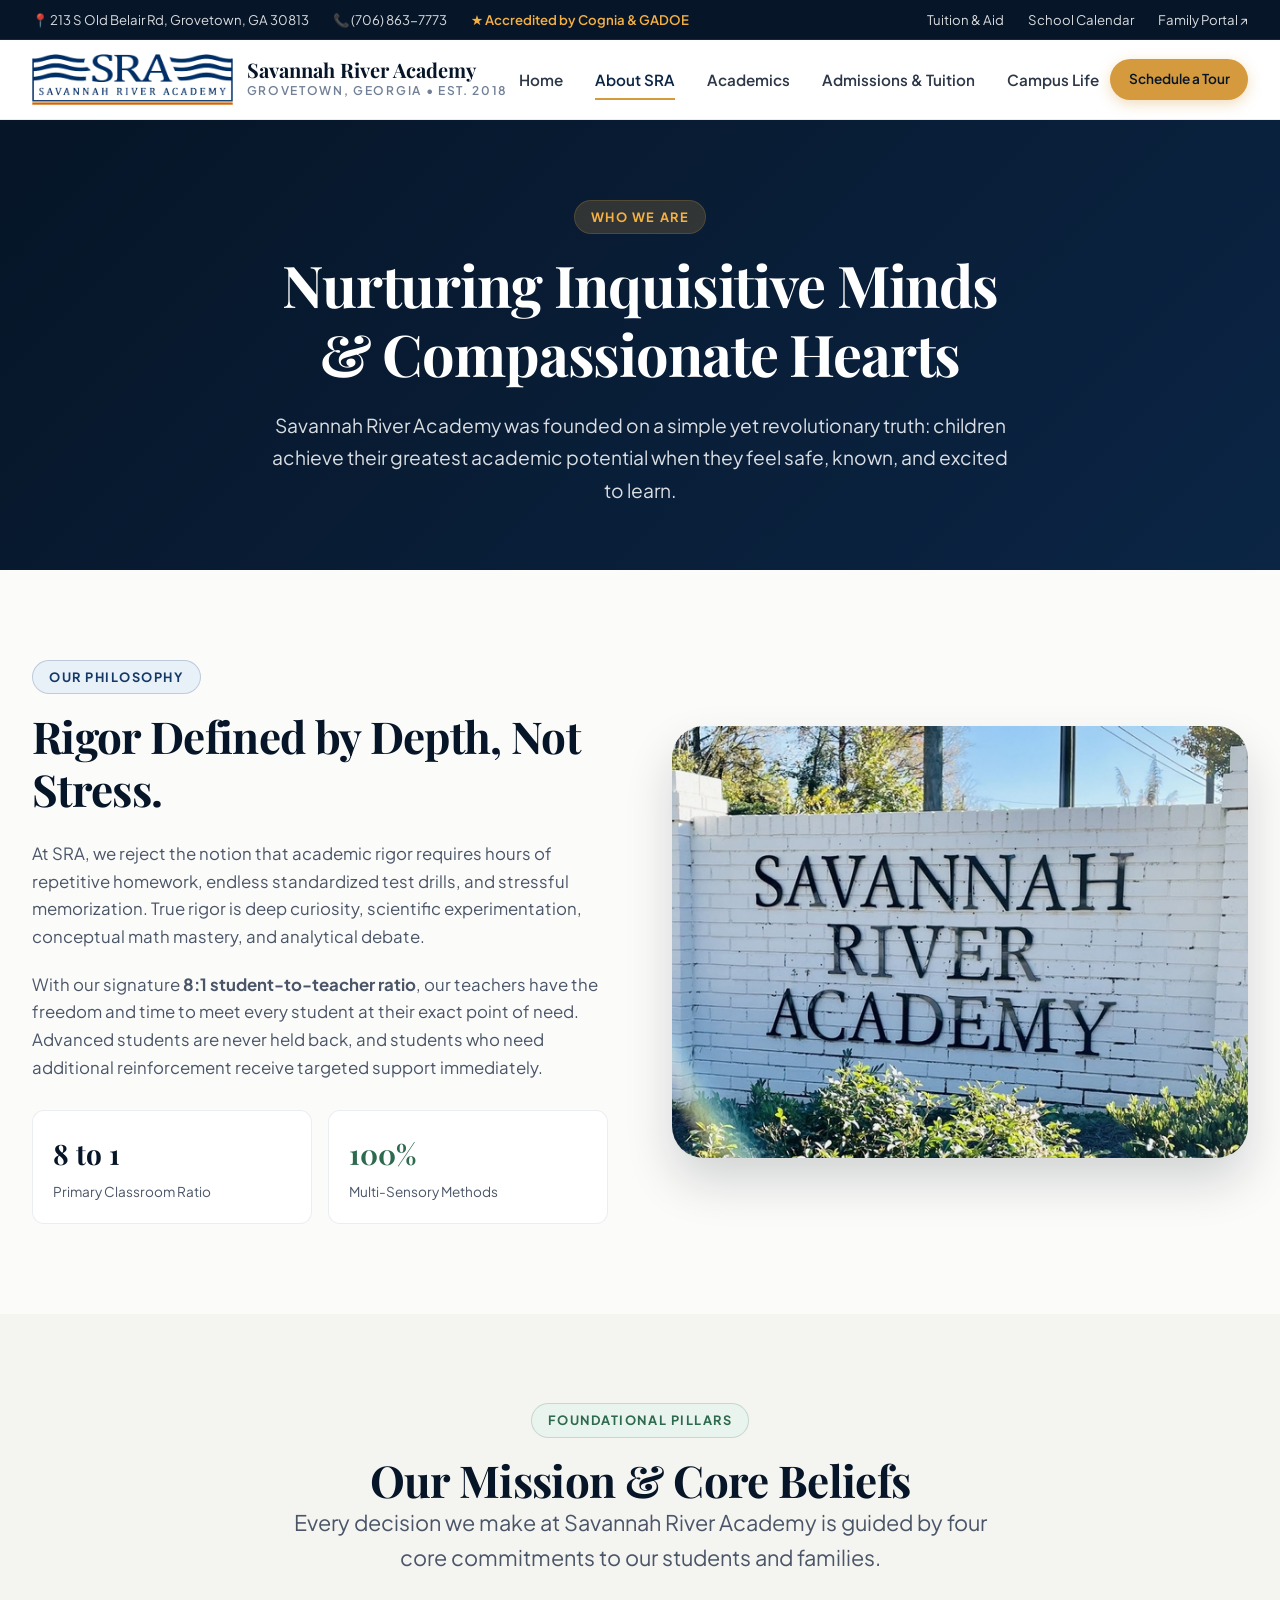
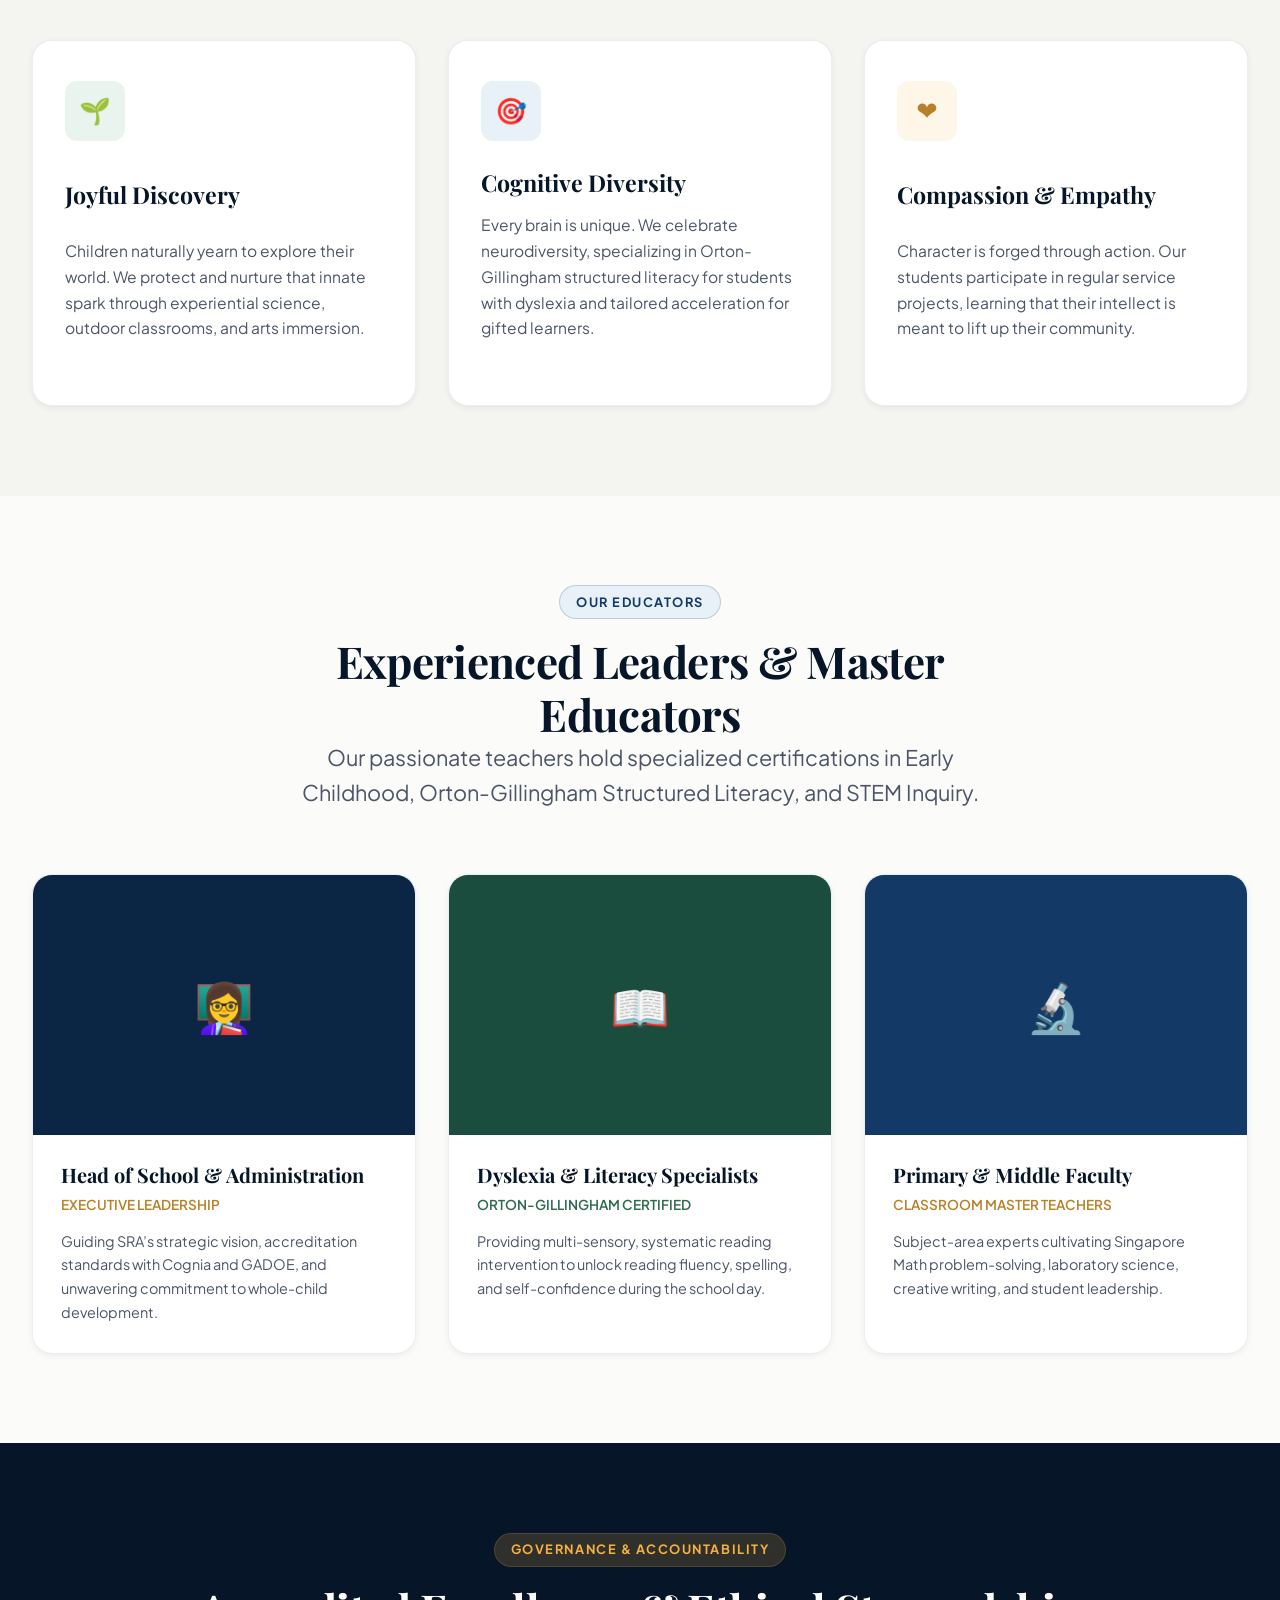
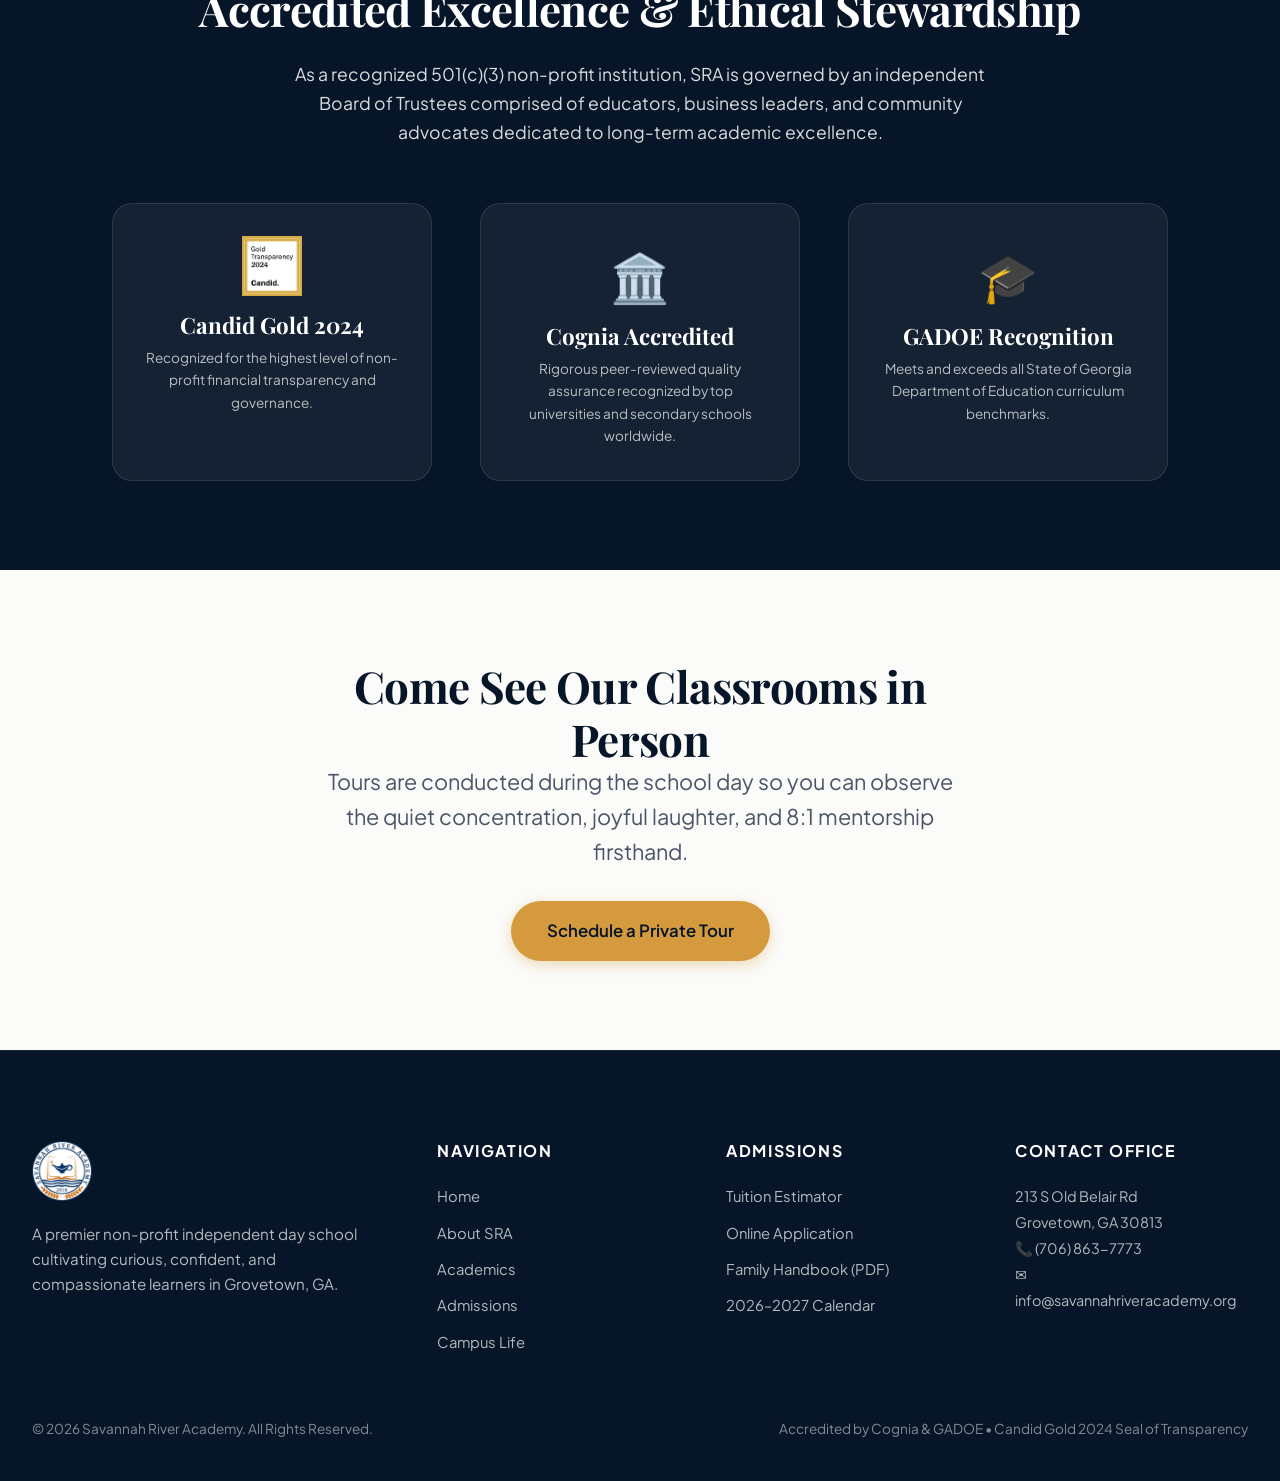
==== about.html @ f98dba17 "first commit" ====
<!DOCTYPE html>
<html lang="en">
<head>
  <meta charset="UTF-8">
  <meta name="viewport" content="width=device-width, initial-scale=1.0">
  <meta name="description" content="Discover the mission, leadership, faculty, and educational philosophy of Savannah River Academy in Grovetown, GA. Learn what makes our 8:1 differentiated model truly unique.">
  <title>About SRA | Mission, Philosophy & Faculty | Savannah River Academy</title>
  
  <link rel="icon" type="image/x-icon" href="assets/images/favicon.ico">
  
  <link rel="preconnect" href="https://fonts.googleapis.com">
  <link rel="preconnect" href="https://fonts.gstatic.com" crossorigin>
  <link href="https://fonts.googleapis.com/css2?family=Playfair+Display:ital,wght@0,600;0,700;1,400;1,600&family=Plus+Jakarta+Sans:wght@400;500;600;700&display=swap" rel="stylesheet">
  
  <link rel="stylesheet" href="assets/css/main.css">
</head>
<body>

  <!-- TOP UTILITY BAR -->
  <div class="top-bar">
    <div class="container">
      <div class="top-bar-contact">
        <span>📍 213 S Old Belair Rd, Grovetown, GA 30813</span>
        <span>📞 <a href="tel:7068637773">(706) 863-7773</a></span>
        <span class="top-bar-tag">★ Accredited by Cognia & GADOE</span>
      </div>
      <div class="top-bar-links">
        <a href="admissions.html#tuition">Tuition & Aid</a>
        <a href="about.html#calendar">School Calendar</a>
        <a href="https://logins2.renweb.com/logins/ParentsWeb-Login.aspx" target="_blank" rel="noopener">Family Portal ↗</a>
      </div>
    </div>
  </div>

  <!-- MAIN STICKY NAVIGATION -->
  <header class="main-header">
    <div class="container">
      <a href="index.html" class="header-brand" aria-label="Savannah River Academy Home">
        <img src="assets/images/logo.png" alt="Savannah River Academy Logo">
        <div class="header-brand-text">
          <span class="header-brand-name">Savannah River Academy</span>
          <span class="header-brand-sub">Grovetown, Georgia • Est. 2018</span>
        </div>
      </a>

      <nav class="nav-menu" aria-label="Primary Navigation">
        <a href="index.html" class="nav-link">Home</a>
        <a href="about.html" class="nav-link active">About SRA</a>
        <a href="academics.html" class="nav-link">Academics</a>
        <a href="admissions.html" class="nav-link">Admissions & Tuition</a>
        <a href="campus-life.html" class="nav-link">Campus Life</a>
      </nav>

      <div class="header-actions">
        <button class="btn btn-sm btn-primary btn-tour-trigger">Schedule a Tour</button>
        <button class="menu-toggle" id="drawer-open" aria-label="Open Navigation Menu" aria-controls="drawer" aria-expanded="false">
          <span></span>
          <span></span>
          <span></span>
        </button>
      </div>
    </div>
  </header>

  <!-- MOBILE DRAWER -->
  <dialog class="Drawer" id="drawer" aria-label="Mobile Navigation">
    <div class="Drawer-sheet">
      <div class="Drawer-header">
        <div class="header-brand-text">
          <span class="header-brand-name" style="color: #fff;">Savannah River Academy</span>
          <span class="header-brand-sub" style="color: var(--color-gold-400);">Pre-K through 8th Grade</span>
        </div>
        <button class="Drawer-close" id="drawer-close" aria-label="Close Navigation Menu">✕</button>
      </div>
      <nav class="Drawer-nav">
        <a href="index.html">Home</a>
        <a href="about.html">About SRA & Faculty</a>
        <a href="academics.html">Academics & Dyslexia Center</a>
        <a href="admissions.html">Admissions & Tuition</a>
        <a href="campus-life.html">Campus Life & Athletics</a>
        <a href="admissions.html#calculator">Tuition Estimator</a>
        <a href="assets/docs/SRA-Calendar-2026-2027.pdf" target="_blank">2026–2027 Calendar (PDF)</a>
      </nav>
      <div class="Drawer-footer">
        <button class="btn btn-primary btn-tour-trigger" style="width: 100%;">Book a Tour</button>
      </div>
    </div>
  </dialog>

  <!-- PAGE HEADER -->
  <section style="background: linear-gradient(135deg, var(--color-navy-900), var(--color-navy-800)); color: #fff; padding-block: 5rem 4rem; text-align: center;">
    <div class="container" style="max-width: 800px;">
      <span class="section-badge" style="background: rgba(212,154,61,0.2); color: var(--color-gold-400); margin-bottom: 1rem;">Who We Are</span>
      <h1 style="color: #fff; margin-bottom: 1.25rem;">Nurturing Inquisitive Minds &amp; Compassionate Hearts</h1>
      <p style="color: rgba(255,255,255,0.85); font-size: 1.2rem; line-height: 1.7;">
        Savannah River Academy was founded on a simple yet revolutionary truth: children achieve their greatest academic potential when they feel safe, known, and excited to learn.
      </p>
    </div>
  </section>

  <!-- THE SRA DIFFERENCE IN DEPTH -->
  <section class="section-padding" id="difference">
    <div class="container">
      <div style="display: grid; grid-template-columns: 1fr 1fr; gap: 4rem; align-items: center;">
        <div>
          <span class="section-badge badge-navy">Our Philosophy</span>
          <h2 style="margin-bottom: 1.5rem;">Rigor Defined by Depth, Not Stress.</h2>
          <p style="margin-bottom: 1.25rem;">
            At SRA, we reject the notion that academic rigor requires hours of repetitive homework, endless standardized test drills, and stressful memorization. True rigor is deep curiosity, scientific experimentation, conceptual math mastery, and analytical debate.
          </p>
          <p style="margin-bottom: 1.75rem;">
            With our signature <strong>8:1 student-to-teacher ratio</strong>, our teachers have the freedom and time to meet every student at their exact point of need. Advanced students are never held back, and students who need additional reinforcement receive targeted support immediately.
          </p>
          
          <div style="display: flex; gap: 1rem; flex-wrap: wrap;">
            <div style="background: var(--bg-surface); padding: 1.25rem; border-radius: var(--radius-md); border: 1px solid var(--border-light); flex: 1; min-width: 180px;">
              <div style="font-size: 1.75rem; font-family: var(--font-serif); font-weight: 700; color: var(--color-navy-900);">8 to 1</div>
              <div style="font-size: 0.85rem; color: var(--color-slate-600); margin-top: 0.25rem;">Primary Classroom Ratio</div>
            </div>
            <div style="background: var(--bg-surface); padding: 1.25rem; border-radius: var(--radius-md); border: 1px solid var(--border-light); flex: 1; min-width: 180px;">
              <div style="font-size: 1.75rem; font-family: var(--font-serif); font-weight: 700; color: var(--color-forest-600);">100%</div>
              <div style="font-size: 0.85rem; color: var(--color-slate-600); margin-top: 0.25rem;">Multi-Sensory Methods</div>
            </div>
          </div>
        </div>

        <div>
          <img src="assets/images/campus-grounds.jpg" alt="Savannah River Academy campus grounds" style="border-radius: var(--radius-xl); box-shadow: var(--shadow-xl); aspect-ratio: 4/3; object-fit: cover;">
        </div>
      </div>
    </div>
  </section>

  <!-- MISSION & CORE VALUES -->
  <section class="section-padding" style="background-color: var(--color-cream-200);" id="mission">
    <div class="container">
      <div class="section-header">
        <span class="section-badge badge-green">Foundational Pillars</span>
        <h2>Our Mission &amp; Core Beliefs</h2>
        <p class="lead">Every decision we make at Savannah River Academy is guided by four core commitments to our students and families.</p>
      </div>

      <div class="pillars-grid">
        <div class="pillar-card">
          <div class="pillar-icon-box" style="background: var(--color-forest-100); color: var(--color-forest-600);">🌱</div>
          <h3>Joyful Discovery</h3>
          <p>Children naturally yearn to explore their world. We protect and nurture that innate spark through experiential science, outdoor classrooms, and arts immersion.</p>
        </div>

        <div class="pillar-card">
          <div class="pillar-icon-box" style="background: var(--color-navy-100); color: var(--color-navy-700);">🎯</div>
          <h3>Cognitive Diversity</h3>
          <p>Every brain is unique. We celebrate neurodiversity, specializing in Orton-Gillingham structured literacy for students with dyslexia and tailored acceleration for gifted learners.</p>
        </div>

        <div class="pillar-card">
          <div class="pillar-icon-box">❤️</div>
          <h3>Compassion &amp; Empathy</h3>
          <p>Character is forged through action. Our students participate in regular service projects, learning that their intellect is meant to lift up their community.</p>
        </div>
      </div>
    </div>
  </section>

  <!-- FACULTY & LEADERSHIP DIRECTORY -->
  <section class="section-padding" id="faculty">
    <div class="container">
      <div class="section-header">
        <span class="section-badge badge-navy">Our Educators</span>
        <h2>Experienced Leaders &amp; Master Educators</h2>
        <p class="lead">Our passionate teachers hold specialized certifications in Early Childhood, Orton-Gillingham Structured Literacy, and STEM Inquiry.</p>
      </div>

      <div style="display: grid; grid-template-columns: repeat(auto-fit, minmax(280px, 1fr)); gap: 2rem;">
        <!-- Card 1 -->
        <div style="background: var(--bg-surface); border-radius: var(--radius-lg); overflow: hidden; border: 1px solid var(--border-light); box-shadow: var(--shadow-sm);">
          <div style="height: 260px; background: var(--color-navy-800); display: flex; align-items: center; justify-content: center; color: #fff; font-size: 3rem;">
            👩‍🏫
          </div>
          <div style="padding: 1.75rem;">
            <h4 style="font-family: var(--font-serif); font-size: 1.25rem; margin-bottom: 0.25rem;">Head of School &amp; Administration</h4>
            <span style="font-size: 0.85rem; font-weight: 600; color: var(--color-gold-600); text-transform: uppercase;">Executive Leadership</span>
            <p style="font-size: 0.9rem; color: var(--color-slate-600); margin-top: 0.75rem;">
              Guiding SRA’s strategic vision, accreditation standards with Cognia and GADOE, and unwavering commitment to whole-child development.
            </p>
          </div>
        </div>

        <!-- Card 2 -->
        <div style="background: var(--bg-surface); border-radius: var(--radius-lg); overflow: hidden; border: 1px solid var(--border-light); box-shadow: var(--shadow-sm);">
          <div style="height: 260px; background: var(--color-forest-700); display: flex; align-items: center; justify-content: center; color: #fff; font-size: 3rem;">
            📖
          </div>
          <div style="padding: 1.75rem;">
            <h4 style="font-family: var(--font-serif); font-size: 1.25rem; margin-bottom: 0.25rem;">Dyslexia &amp; Literacy Specialists</h4>
            <span style="font-size: 0.85rem; font-weight: 600; color: var(--color-forest-600); text-transform: uppercase;">Orton-Gillingham Certified</span>
            <p style="font-size: 0.9rem; color: var(--color-slate-600); margin-top: 0.75rem;">
              Providing multi-sensory, systematic reading intervention to unlock reading fluency, spelling, and self-confidence during the school day.
            </p>
          </div>
        </div>

        <!-- Card 3 -->
        <div style="background: var(--bg-surface); border-radius: var(--radius-lg); overflow: hidden; border: 1px solid var(--border-light); box-shadow: var(--shadow-sm);">
          <div style="height: 260px; background: var(--color-navy-700); display: flex; align-items: center; justify-content: center; color: #fff; font-size: 3rem;">
            🔬
          </div>
          <div style="padding: 1.75rem;">
            <h4 style="font-family: var(--font-serif); font-size: 1.25rem; margin-bottom: 0.25rem;">Primary &amp; Middle Faculty</h4>
            <span style="font-size: 0.85rem; font-weight: 600; color: var(--color-gold-600); text-transform: uppercase;">Classroom Master Teachers</span>
            <p style="font-size: 0.9rem; color: var(--color-slate-600); margin-top: 0.75rem;">
              Subject-area experts cultivating Singapore Math problem-solving, laboratory science, creative writing, and student leadership.
            </p>
          </div>
        </div>
      </div>
    </div>
  </section>

  <!-- ACCREDITATIONS & BOARD -->
  <section class="section-padding" style="background-color: var(--color-navy-900); color: #fff;" id="board">
    <div class="container text-center">
      <span class="section-badge" style="background: rgba(212,154,61,0.2); color: var(--color-gold-400);">Governance &amp; Accountability</span>
      <h2 style="color: #fff; margin-bottom: 1.5rem;">Accredited Excellence &amp; Ethical Stewardship</h2>
      <p style="max-width: 720px; margin-inline: auto; color: rgba(255,255,255,0.85); font-size: 1.1rem; margin-bottom: 3.5rem;">
        As a recognized 501(c)(3) non-profit institution, SRA is governed by an independent Board of Trustees comprised of educators, business leaders, and community advocates dedicated to long-term academic excellence.
      </p>

      <div style="display: flex; justify-content: center; gap: 3rem; flex-wrap: wrap;">
        <div style="background: rgba(255,255,255,0.06); padding: 2rem; border-radius: var(--radius-lg); border: 1px solid rgba(255,255,255,0.1); max-width: 320px;">
          <img src="assets/images/candid-seal.png" alt="Candid Gold Seal 2024" style="height: 60px; margin-inline: auto; margin-bottom: 1rem;">
          <h4 style="color: #fff; margin-bottom: 0.5rem;">Candid Gold 2024</h4>
          <p style="font-size: 0.85rem; color: rgba(255,255,255,0.7);">Recognized for the highest level of non-profit financial transparency and governance.</p>
        </div>

        <div style="background: rgba(255,255,255,0.06); padding: 2rem; border-radius: var(--radius-lg); border: 1px solid rgba(255,255,255,0.1); max-width: 320px;">
          <div style="font-size: 3rem; margin-bottom: 0.5rem; color: var(--color-gold-400);">🏛️</div>
          <h4 style="color: #fff; margin-bottom: 0.5rem;">Cognia Accredited</h4>
          <p style="font-size: 0.85rem; color: rgba(255,255,255,0.7);">Rigorous peer-reviewed quality assurance recognized by top universities and secondary schools worldwide.</p>
        </div>

        <div style="background: rgba(255,255,255,0.06); padding: 2rem; border-radius: var(--radius-lg); border: 1px solid rgba(255,255,255,0.1); max-width: 320px;">
          <div style="font-size: 3rem; margin-bottom: 0.5rem; color: var(--color-gold-400);">🎓</div>
          <h4 style="color: #fff; margin-bottom: 0.5rem;">GADOE Recognition</h4>
          <p style="font-size: 0.85rem; color: rgba(255,255,255,0.7);">Meets and exceeds all State of Georgia Department of Education curriculum benchmarks.</p>
        </div>
      </div>
    </div>
  </section>

  <!-- CTA -->
  <section class="section-padding text-center">
    <div class="container" style="max-width: 700px;">
      <h2>Come See Our Classrooms in Person</h2>
      <p class="lead" style="margin-bottom: 2rem;">Tours are conducted during the school day so you can observe the quiet concentration, joyful laughter, and 8:1 mentorship firsthand.</p>
      <button class="btn btn-lg btn-primary btn-tour-trigger">Schedule a Private Tour</button>
    </div>
  </section>

  <!-- FOOTER -->
  <footer class="main-footer">
    <div class="container">
      <div class="footer-grid">
        <div class="footer-brand">
          <img src="assets/images/footer_logo.png" alt="Savannah River Academy Crest">
          <p>A premier non-profit independent day school cultivating curious, confident, and compassionate learners in Grovetown, GA.</p>
        </div>
        <div class="footer-col">
          <h4>Navigation</h4>
          <div class="footer-links">
            <a href="index.html">Home</a>
            <a href="about.html">About SRA</a>
            <a href="academics.html">Academics</a>
            <a href="admissions.html">Admissions</a>
            <a href="campus-life.html">Campus Life</a>
          </div>
        </div>
        <div class="footer-col">
          <h4>Admissions</h4>
          <div class="footer-links">
            <a href="admissions.html#calculator">Tuition Estimator</a>
            <a href="admissions.html#apply">Online Application</a>
            <a href="assets/docs/Family-Handbook.pdf" target="_blank">Family Handbook (PDF)</a>
            <a href="assets/docs/SRA-Calendar-2026-2027.pdf" target="_blank">2026–2027 Calendar</a>
          </div>
        </div>
        <div class="footer-col">
          <h4>Contact Office</h4>
          <div style="font-size: 0.9rem; line-height: 1.8; color: rgba(255,255,255,0.7);">
            213 S Old Belair Rd<br>Grovetown, GA 30813<br>
            📞 (706) 863-7773<br>
            ✉️ info@savannahriveracademy.org
          </div>
        </div>
      </div>
      <div class="footer-bottom">
        <div>© 2026 Savannah River Academy. All Rights Reserved.</div>
        <div>Accredited by Cognia &amp; GADOE • Candid Gold 2024 Seal of Transparency</div>
      </div>
    </div>
  </footer>

  <!-- TOUR MODAL -->
  <dialog class="modal-dialog" id="tour-modal" aria-labelledby="modal-heading">
    <div class="modal-card">
      <div class="modal-header">
        <div>
          <span class="section-badge" style="background: rgba(212,154,61,0.25); color: var(--color-gold-400); margin-bottom: 0.5rem;">Admissions Office</span>
          <h3 id="modal-heading">Schedule a Private Campus Tour</h3>
          <p>Experience our 8:1 classrooms, meet our teachers, and see learning in action.</p>
        </div>
        <button class="modal-close-btn" id="modal-close-btn" aria-label="Close Tour Request Form">✕</button>
      </div>
      <div class="modal-body">
        <form id="tour-form">
          <div class="form-grid-2">
            <div class="form-group">
              <label for="tour-name" class="form-label">Parent / Guardian Name *</label>
              <input type="text" id="tour-name" class="form-input" required>
            </div>
            <div class="form-group">
              <label for="tour-email" class="form-label">Email Address *</label>
              <input type="email" id="tour-email" class="form-input" required>
            </div>
          </div>
          <div class="form-grid-2">
            <div class="form-group">
              <label for="tour-phone" class="form-label">Phone Number *</label>
              <input type="tel" id="tour-phone" class="form-input" required>
            </div>
            <div class="form-group">
              <label for="tour-grade" class="form-label">Child's Grade Level *</label>
              <select id="tour-grade" class="form-select" required>
                <option value="">Select Grade Level...</option>
                <option value="nest">The Nest (Pre-K)</option>
                <option value="k-2">Primary (K–2nd)</option>
                <option value="3-5">Elementary (3rd–5th)</option>
                <option value="6-8">Middle School (6th–8th)</option>
              </select>
            </div>
          </div>
          <button type="submit" class="btn btn-primary" style="width: 100%;">Submit Tour Request</button>
        </form>
        <div id="tour-success-message" style="display: none; text-align: center; padding: 2rem;">
          <h3>Thank You!</h3>
          <p>Our admissions director will contact you promptly to finalize your date.</p>
        </div>
      </div>
    </div>
  </dialog>

  <script src="assets/js/main.js"></script>
</body>
</html>
---- assets/css/main.css ----
/* ==========================================================================
   SAVANNAH RIVER ACADEMY - DESIGN SYSTEM & STYLESHEET
   A Premium Independent School Brand Experience
   ========================================================================== */

/* --------------------------------------------------------------------------
   1. CSS VARIABLES & DESIGN TOKENS
   -------------------------------------------------------------------------- */
:root {
  /* Brand Palette */
  --color-navy-900: #061527;
  --color-navy-800: #0B2545;
  --color-navy-700: #133966;
  --color-navy-600: #1C4F8C;
  --color-navy-100: #E8F0F8;
  --color-navy-50:  #F2F6FA;

  --color-gold-600: #B88028;
  --color-gold-500: #D49A3D;
  --color-gold-400: #F5B041;
  --color-gold-100: #FEF7E9;
  --color-gold-50:  #FFFBF3;

  --color-forest-700: #1B4D3E;
  --color-forest-600: #2D6A4F;
  --color-forest-100: #EAF4EE;

  --color-slate-900: #1A202C;
  --color-slate-800: #2D3748;
  --color-slate-600: #4A5568;
  --color-slate-500: #718096;
  --color-slate-300: #CBD5E0;
  --color-slate-200: #E2E8F0;
  --color-slate-100: #EDF2F7;
  --color-slate-50:  #F8FAFC;

  --color-cream-100: #FBFBF9;
  --color-cream-200: #F4F4F0;
  --color-white:     #FFFFFF;

  /* Semantic Aliases */
  --bg-primary: var(--color-cream-100);
  --bg-surface: var(--color-white);
  --bg-subtle: var(--color-cream-200);
  --bg-dark: var(--color-navy-900);
  --bg-navy: var(--color-navy-800);

  --text-primary: var(--color-slate-900);
  --text-secondary: var(--color-slate-600);
  --text-muted: var(--color-slate-500);
  --text-inverse: var(--color-white);
  --text-gold: var(--color-gold-500);

  --accent-gold: var(--color-gold-500);
  --accent-gold-hover: var(--color-gold-600);
  --accent-green: var(--color-forest-600);

  --border-light: rgba(11, 37, 69, 0.08);
  --border-medium: rgba(11, 37, 69, 0.16);

  /* Typography */
  --font-serif: 'Playfair Display', Georgia, serif;
  --font-sans: 'Plus Jakarta Sans', system-ui, -apple-system, BlinkMacSystemFont, 'Segoe UI', Roboto, sans-serif;

  /* Elevation & Shadows */
  --shadow-xs: 0 1px 2px rgba(6, 21, 39, 0.04);
  --shadow-sm: 0 2px 6px rgba(6, 21, 39, 0.06);
  --shadow-md: 0 6px 18px rgba(6, 21, 39, 0.08);
  --shadow-lg: 0 14px 32px rgba(6, 21, 39, 0.12);
  --shadow-xl: 0 24px 48px rgba(6, 21, 39, 0.16);
  --shadow-glow: 0 0 30px rgba(212, 154, 61, 0.25);

  /* Radii */
  --radius-sm: 6px;
  --radius-md: 12px;
  --radius-lg: 20px;
  --radius-xl: 32px;
  --radius-full: 9999px;

  /* Transitions */
  --transition-fast: 0.15s cubic-bezier(0.4, 0, 0.2, 1);
  --transition-base: 0.25s cubic-bezier(0.4, 0, 0.2, 1);
  --transition-smooth: 0.4s cubic-bezier(0.16, 1, 0.3, 1);

  /* Layout */
  --container-max: 1280px;
  --container-wide: 1400px;
  --header-height: 80px;
  --topbar-height: 40px;
}

/* --------------------------------------------------------------------------
   2. RESET & BASE STYLES
   -------------------------------------------------------------------------- */
*, *::before, *::after {
  box-sizing: border-box;
  margin: 0;
  padding: 0;
}

html {
  font-size: 16px;
  scroll-behavior: smooth;
  scroll-padding-top: calc(var(--header-height) + 20px);
  -webkit-font-smoothing: antialiased;
  -moz-osx-font-smoothing: grayscale;
}

body {
  font-family: var(--font-sans);
  color: var(--text-primary);
  background-color: var(--bg-primary);
  line-height: 1.65;
  overflow-x: hidden;
  display: flex;
  flex-direction: column;
  min-height: 100vh;
}

img, picture, video, canvas, svg {
  display: block;
  max-width: 100%;
  height: auto;
}

a {
  color: inherit;
  text-decoration: none;
  transition: color var(--transition-fast);
}

button, input, select, textarea {
  font: inherit;
  color: inherit;
}

button {
  background: none;
  border: none;
  cursor: pointer;
}

ul, ol {
  list-style: none;
}

/* Accessible Focus States */
:focus-visible {
  outline: 3px solid var(--accent-gold);
  outline-offset: 3px;
  border-radius: var(--radius-sm);
}

/* Typography Scale */
h1, h2, h3, h4, h5, h6 {
  font-family: var(--font-serif);
  font-weight: 700;
  line-height: 1.2;
  color: var(--color-navy-900);
}

h1 { font-size: clamp(2.25rem, 4.5vw, 3.75rem); letter-spacing: -0.02em; }
h2 { font-size: clamp(1.85rem, 3.5vw, 2.75rem); letter-spacing: -0.015em; }
h3 { font-size: clamp(1.4rem, 2.4vw, 1.85rem); }
h4 { font-size: clamp(1.15rem, 1.8vw, 1.4rem); }
h5 { font-size: 1.1rem; }
h6 { font-size: 0.95rem; text-transform: uppercase; letter-spacing: 0.08em; }

p {
  font-size: 1.05rem;
  color: var(--text-secondary);
}

.lead {
  font-size: clamp(1.15rem, 1.8vw, 1.35rem);
  font-weight: 400;
  line-height: 1.6;
  color: var(--color-slate-600);
}

/* --------------------------------------------------------------------------
   3. UTILITY CLASSES & CONTAINERS
   -------------------------------------------------------------------------- */
.container {
  width: 100%;
  max-width: var(--container-max);
  margin-inline: auto;
  padding-inline: clamp(1rem, 3vw, 2rem);
}

.container-wide {
  width: 100%;
  max-width: var(--container-wide);
  margin-inline: auto;
  padding-inline: clamp(1rem, 3vw, 2rem);
}

.section-padding {
  padding-block: clamp(3.5rem, 7vw, 6.5rem);
}

.section-padding-sm {
  padding-block: clamp(2rem, 4vw, 4rem);
}

.text-center { text-align: center; }
.text-left { text-align: left; }
.text-right { text-align: right; }

.section-header {
  max-width: 720px;
  margin-inline: auto;
  margin-bottom: clamp(2.5rem, 5vw, 4rem);
  text-align: center;
}

.section-badge {
  display: inline-flex;
  align-items: center;
  gap: 0.5rem;
  font-size: 0.8rem;
  font-weight: 700;
  text-transform: uppercase;
  letter-spacing: 0.12em;
  padding: 0.35rem 1rem;
  border-radius: var(--radius-full);
  background-color: var(--color-gold-100);
  color: var(--color-gold-600);
  border: 1px solid rgba(212, 154, 61, 0.2);
  margin-bottom: 1rem;
}

.section-badge.badge-navy {
  background-color: var(--color-navy-100);
  color: var(--color-navy-700);
  border-color: rgba(19, 57, 102, 0.2);
}

.section-badge.badge-green {
  background-color: var(--color-forest-100);
  color: var(--color-forest-600);
  border-color: rgba(45, 106, 79, 0.2);
}

/* --------------------------------------------------------------------------
   4. BUTTONS & INTERACTION STYLES
   -------------------------------------------------------------------------- */
.btn {
  display: inline-flex;
  align-items: center;
  justify-content: center;
  gap: 0.6rem;
  font-family: var(--font-sans);
  font-size: 0.95rem;
  font-weight: 600;
  padding: 0.85rem 1.75rem;
  border-radius: var(--radius-full);
  transition: all var(--transition-base);
  text-decoration: none;
  cursor: pointer;
  white-space: nowrap;
}

.btn-primary {
  background-color: var(--color-gold-500);
  color: var(--color-navy-900);
  box-shadow: 0 4px 14px rgba(212, 154, 61, 0.35);
}

.btn-primary:hover {
  background-color: var(--color-gold-400);
  transform: translateY(-2px);
  box-shadow: 0 8px 22px rgba(212, 154, 61, 0.45);
}

.btn-secondary {
  background-color: var(--color-navy-800);
  color: var(--color-white);
  box-shadow: var(--shadow-sm);
}

.btn-secondary:hover {
  background-color: var(--color-navy-700);
  transform: translateY(-2px);
  box-shadow: var(--shadow-md);
}

.btn-outline-white {
  background-color: transparent;
  color: var(--color-white);
  border: 1.5px solid rgba(255, 255, 255, 0.4);
  backdrop-filter: blur(8px);
}

.btn-outline-white:hover {
  background-color: rgba(255, 255, 255, 0.15);
  border-color: var(--color-white);
  transform: translateY(-2px);
}

.btn-outline-navy {
  background-color: transparent;
  color: var(--color-navy-800);
  border: 1.5px solid var(--color-navy-800);
}

.btn-outline-navy:hover {
  background-color: var(--color-navy-800);
  color: var(--color-white);
  transform: translateY(-2px);
}

.btn-sm {
  padding: 0.55rem 1.15rem;
  font-size: 0.85rem;
}

.btn-lg {
  padding: 1rem 2.25rem;
  font-size: 1.05rem;
}

/* --------------------------------------------------------------------------
   5. NAVIGATION & TOP BAR
   -------------------------------------------------------------------------- */
.top-bar {
  background-color: var(--color-navy-900);
  color: rgba(255, 255, 255, 0.85);
  font-size: 0.825rem;
  height: var(--topbar-height);
  border-bottom: 1px solid rgba(255, 255, 255, 0.08);
  display: flex;
  align-items: center;
}

.top-bar .container {
  display: flex;
  justify-content: space-between;
  align-items: center;
}

.top-bar-links, .top-bar-contact {
  display: flex;
  align-items: center;
  gap: 1.5rem;
}

.top-bar-links a:hover, .top-bar-contact a:hover {
  color: var(--color-gold-400);
}

.top-bar-tag {
  color: var(--color-gold-400);
  font-weight: 600;
  display: flex;
  align-items: center;
  gap: 0.35rem;
}

/* Main Sticky Header */
.main-header {
  position: sticky;
  top: 0;
  z-index: 100;
  height: var(--header-height);
  background-color: rgba(255, 255, 255, 0.95);
  backdrop-filter: blur(16px);
  border-bottom: 1px solid var(--border-light);
  transition: all var(--transition-base);
}

.main-header.scrolled {
  box-shadow: var(--shadow-md);
  height: 72px;
}

.main-header .container {
  display: flex;
  align-items: center;
  justify-content: space-between;
  height: 100%;
}

.header-brand {
  display: flex;
  align-items: center;
  gap: 0.85rem;
  text-decoration: none;
}

.header-brand img {
  height: 52px;
  width: auto;
  object-fit: contain;
}

.header-brand-text {
  display: flex;
  flex-direction: column;
}

.header-brand-name {
  font-family: var(--font-serif);
  font-size: 1.25rem;
  font-weight: 700;
  color: var(--color-navy-900);
  line-height: 1.1;
}

.header-brand-sub {
  font-size: 0.75rem;
  text-transform: uppercase;
  letter-spacing: 0.14em;
  color: var(--color-slate-500);
  font-weight: 600;
}

/* Nav Menu */
.nav-menu {
  display: flex;
  align-items: center;
  gap: 2rem;
}

.nav-link {
  font-size: 0.95rem;
  font-weight: 600;
  color: var(--color-slate-800);
  padding: 0.5rem 0;
  position: relative;
  transition: color var(--transition-fast);
}

.nav-link::after {
  content: '';
  position: absolute;
  bottom: 0;
  left: 0;
  width: 0%;
  height: 2px;
  background-color: var(--color-gold-500);
  transition: width var(--transition-base);
}

.nav-link:hover, .nav-link.active {
  color: var(--color-navy-800);
}

.nav-link:hover::after, .nav-link.active::after {
  width: 100%;
}

.header-actions {
  display: flex;
  align-items: center;
  gap: 1rem;
}

/* Mobile Hamburger Button */
.menu-toggle {
  display: none;
  flex-direction: column;
  justify-content: space-between;
  width: 28px;
  height: 20px;
  cursor: pointer;
  z-index: 101;
}

.menu-toggle span {
  display: block;
  height: 2.5px;
  width: 100%;
  background-color: var(--color-navy-900);
  border-radius: 2px;
  transition: all var(--transition-base);
}

/* --------------------------------------------------------------------------
   6. ACCESSIBLE MOBILE NAVIGATION DRAWER (<dialog> top-layer pattern)
   -------------------------------------------------------------------------- */
.Drawer {
  inset: 0;
  width: 100vw;
  height: 100dvh;
  max-width: none;
  max-height: none;
  margin: 0;
  padding: 0;
  background: transparent;
  border: 0;
  overflow: hidden;
}

.Drawer::backdrop {
  background: rgba(6, 21, 39, 0.65);
  backdrop-filter: blur(4px);
  opacity: 0;
  transition: opacity 0.3s ease;
}

.Drawer[open]::backdrop {
  opacity: 1;
}

.Drawer-sheet {
  position: absolute;
  top: 0;
  right: 0;
  width: min(340px, 85vw);
  height: 100dvh;
  background-color: var(--color-navy-900);
  color: var(--color-white);
  padding: 2rem 1.75rem;
  display: flex;
  flex-direction: column;
  justify-content: space-between;
  overflow-y: auto;
  transform: translateX(100%);
  transition: transform 0.35s cubic-bezier(0.16, 1, 0.3, 1);
  box-shadow: -10px 0 30px rgba(0, 0, 0, 0.3);
}

.Drawer[open] .Drawer-sheet {
  transform: translateX(0);
}

.Drawer-header {
  display: flex;
  align-items: center;
  justify-content: space-between;
  margin-bottom: 2rem;
  padding-bottom: 1rem;
  border-bottom: 1px solid rgba(255, 255, 255, 0.1);
}

.Drawer-close {
  background: rgba(255, 255, 255, 0.1);
  color: var(--color-white);
  width: 40px;
  height: 40px;
  border-radius: var(--radius-full);
  display: flex;
  align-items: center;
  justify-content: center;
  font-size: 1.25rem;
  transition: background var(--transition-fast);
}

.Drawer-close:hover {
  background: rgba(255, 255, 255, 0.2);
}

.Drawer-nav {
  display: flex;
  flex-direction: column;
  gap: 1.25rem;
}

.Drawer-nav a {
  font-size: 1.2rem;
  font-family: var(--font-serif);
  color: rgba(255, 255, 255, 0.9);
  padding-block: 0.4rem;
  border-bottom: 1px solid rgba(255, 255, 255, 0.05);
}

.Drawer-nav a:hover {
  color: var(--color-gold-400);
}

.Drawer-footer {
  margin-top: 2rem;
  display: flex;
  flex-direction: column;
  gap: 1rem;
}

/* --------------------------------------------------------------------------
   7. HERO COMPONENT (PREMIUM IMPACT)
   -------------------------------------------------------------------------- */
.hero {
  position: relative;
  min-height: 85vh;
  display: flex;
  align-items: center;
  background-color: var(--color-navy-900);
  color: var(--color-white);
  overflow: hidden;
}

.hero-bg {
  position: absolute;
  inset: 0;
  z-index: 1;
}

.hero-bg img {
  width: 100%;
  height: 100%;
  object-fit: cover;
  object-position: center;
  filter: brightness(0.65) contrast(1.1);
  transform: scale(1.03);
  transition: transform 8s ease;
}

.hero:hover .hero-bg img {
  transform: scale(1.07);
}

.hero-overlay {
  position: absolute;
  inset: 0;
  z-index: 2;
  background: linear-gradient(
    135deg,
    rgba(6, 21, 39, 0.88) 0%,
    rgba(11, 37, 69, 0.72) 50%,
    rgba(6, 21, 39, 0.85) 100%
  );
}

.hero-content {
  position: relative;
  z-index: 3;
  max-width: 820px;
  padding-block: clamp(4rem, 8vw, 7rem);
}

.hero-badge {
  display: inline-flex;
  align-items: center;
  gap: 0.6rem;
  background-color: rgba(212, 154, 61, 0.2);
  border: 1px solid rgba(212, 154, 61, 0.4);
  color: var(--color-gold-400);
  padding: 0.45rem 1.15rem;
  border-radius: var(--radius-full);
  font-size: 0.85rem;
  font-weight: 700;
  letter-spacing: 0.08em;
  text-transform: uppercase;
  margin-bottom: 1.5rem;
  backdrop-filter: blur(8px);
}

.hero h1 {
  color: var(--color-white);
  margin-bottom: 1.5rem;
  text-shadow: 0 2px 10px rgba(0, 0, 0, 0.3);
}

.hero h1 span.highlight {
  color: var(--color-gold-400);
  position: relative;
}

.hero p.hero-lead {
  color: rgba(255, 255, 255, 0.9);
  font-size: clamp(1.15rem, 2vw, 1.35rem);
  line-height: 1.6;
  margin-bottom: 2.5rem;
  max-width: 680px;
}

.hero-actions {
  display: flex;
  flex-wrap: wrap;
  gap: 1.25rem;
  align-items: center;
}

.hero-stats-bar {
  position: relative;
  z-index: 4;
  margin-top: -3.5rem;
  margin-bottom: 3rem;
}

.stats-card-grid {
  display: grid;
  grid-template-columns: repeat(auto-fit, minmax(240px, 1fr));
  gap: 1.5rem;
  background: var(--bg-surface);
  padding: 2.25rem 2.5rem;
  border-radius: var(--radius-lg);
  box-shadow: var(--shadow-lg);
  border: 1px solid var(--border-light);
}

.stat-item {
  display: flex;
  align-items: center;
  gap: 1.25rem;
  border-right: 1px solid var(--border-light);
  padding-right: 1.25rem;
}

.stat-item:last-child {
  border-right: none;
  padding-right: 0;
}

.stat-icon {
  width: 52px;
  height: 52px;
  border-radius: var(--radius-md);
  background-color: var(--color-navy-50);
  color: var(--color-navy-800);
  display: flex;
  align-items: center;
  justify-content: center;
  font-size: 1.4rem;
  flex-shrink: 0;
}

.stat-icon.icon-gold {
  background-color: var(--color-gold-100);
  color: var(--color-gold-600);
}

.stat-icon.icon-green {
  background-color: var(--color-forest-100);
  color: var(--color-forest-600);
}

.stat-info {
  display: flex;
  flex-direction: column;
}

.stat-number {
  font-family: var(--font-serif);
  font-size: 2.15rem;
  font-weight: 700;
  color: var(--color-navy-900);
  line-height: 1;
}

.stat-label {
  font-size: 0.85rem;
  font-weight: 600;
  color: var(--color-slate-600);
  margin-top: 0.25rem;
}

/* --------------------------------------------------------------------------
   8. VALUE PILLARS & CARDS (THE SRA DIFFERENCE)
   -------------------------------------------------------------------------- */
.pillars-grid {
  display: grid;
  grid-template-columns: repeat(auto-fit, minmax(320px, 1fr));
  gap: 2rem;
}

.pillar-card {
  background-color: var(--bg-surface);
  border-radius: var(--radius-lg);
  padding: 2.5rem 2rem;
  border: 1px solid var(--border-light);
  box-shadow: var(--shadow-sm);
  transition: all var(--transition-base);
  position: relative;
  overflow: hidden;
  display: flex;
  flex-direction: column;
  justify-content: space-between;
}

.pillar-card::before {
  content: '';
  position: absolute;
  top: 0;
  left: 0;
  right: 0;
  height: 4px;
  background: linear-gradient(90deg, var(--color-navy-800), var(--color-gold-500));
  opacity: 0;
  transition: opacity var(--transition-fast);
}

.pillar-card:hover {
  transform: translateY(-6px);
  box-shadow: var(--shadow-xl);
  border-color: rgba(212, 154, 61, 0.3);
}

.pillar-card:hover::before {
  opacity: 1;
}

.pillar-icon-box {
  width: 60px;
  height: 60px;
  border-radius: var(--radius-md);
  background-color: var(--color-gold-100);
  color: var(--color-gold-600);
  display: flex;
  align-items: center;
  justify-content: center;
  font-size: 1.6rem;
  margin-bottom: 1.75rem;
}

.pillar-card h3 {
  font-size: 1.45rem;
  margin-bottom: 1rem;
}

.pillar-card p {
  color: var(--color-slate-600);
  font-size: 0.975rem;
  line-height: 1.65;
  margin-bottom: 1.5rem;
}

.pillar-link {
  font-size: 0.9rem;
  font-weight: 700;
  color: var(--color-navy-800);
  display: inline-flex;
  align-items: center;
  gap: 0.4rem;
  transition: gap var(--transition-fast);
}

.pillar-link:hover {
  color: var(--color-gold-600);
  gap: 0.65rem;
}

/* --------------------------------------------------------------------------
   9. ACADEMIC PROGRAM PATHWAYS (THE NEST, PRIMARY, MIDDLE, DYSLEXIA)
   -------------------------------------------------------------------------- */
.programs-section {
  background-color: var(--color-navy-900);
  color: var(--color-white);
}

.programs-section h2, .programs-section h3 {
  color: var(--color-white);
}

.programs-tabs {
  display: flex;
  justify-content: center;
  flex-wrap: wrap;
  gap: 0.75rem;
  margin-bottom: 3.5rem;
}

.program-tab-btn {
  padding: 0.75rem 1.6rem;
  border-radius: var(--radius-full);
  font-size: 0.95rem;
  font-weight: 600;
  color: rgba(255, 255, 255, 0.8);
  background-color: rgba(255, 255, 255, 0.08);
  border: 1px solid rgba(255, 255, 255, 0.15);
  transition: all var(--transition-base);
}

.program-tab-btn:hover {
  background-color: rgba(255, 255, 255, 0.15);
  color: var(--color-white);
}

.program-tab-btn.active {
  background-color: var(--color-gold-500);
  color: var(--color-navy-900);
  border-color: var(--color-gold-500);
  box-shadow: 0 4px 16px rgba(212, 154, 61, 0.4);
}

.program-content-card {
  display: grid;
  grid-template-columns: 1fr 1fr;
  gap: 3.5rem;
  align-items: center;
  background-color: rgba(255, 255, 255, 0.04);
  border: 1px solid rgba(255, 255, 255, 0.1);
  border-radius: var(--radius-xl);
  padding: 3rem;
  backdrop-filter: blur(12px);
}

.program-image-wrapper {
  position: relative;
  border-radius: var(--radius-lg);
  overflow: hidden;
  box-shadow: var(--shadow-xl);
  aspect-ratio: 4/3;
}

.program-image-wrapper img {
  width: 100%;
  height: 100%;
  object-fit: cover;
  transition: transform var(--transition-smooth);
}

.program-content-card:hover .program-image-wrapper img {
  transform: scale(1.04);
}

.program-details-box {
  display: flex;
  flex-direction: column;
}

.program-grade-tag {
  font-size: 0.85rem;
  font-weight: 700;
  text-transform: uppercase;
  letter-spacing: 0.1em;
  color: var(--color-gold-400);
  margin-bottom: 0.75rem;
}

.program-details-box h3 {
  font-size: 2rem;
  margin-bottom: 1.25rem;
}

.program-details-box p {
  color: rgba(255, 255, 255, 0.85);
  margin-bottom: 1.75rem;
}

.program-feature-list {
  display: flex;
  flex-direction: column;
  gap: 0.85rem;
  margin-bottom: 2rem;
}

.program-feature-item {
  display: flex;
  align-items: flex-start;
  gap: 0.75rem;
  font-size: 0.95rem;
  color: rgba(255, 255, 255, 0.9);
}

.feature-check {
  color: var(--color-gold-400);
  font-size: 1.1rem;
  flex-shrink: 0;
  margin-top: 2px;
}

/* --------------------------------------------------------------------------
   10. INTERACTIVE TUITION & AID CALCULATOR
   -------------------------------------------------------------------------- */
.tuition-box {
  background: var(--bg-surface);
  border-radius: var(--radius-xl);
  box-shadow: var(--shadow-lg);
  border: 1px solid var(--border-light);
  overflow: hidden;
}

.tuition-grid {
  display: grid;
  grid-template-columns: 1.2fr 0.8fr;
}

.tuition-config {
  padding: 3rem 2.5rem;
}

.tuition-results {
  background-color: var(--color-navy-900);
  color: var(--color-white);
  padding: 3rem 2.5rem;
  display: flex;
  flex-direction: column;
  justify-content: space-between;
}

.tuition-results h3 {
  color: var(--color-white);
}

.form-group {
  margin-bottom: 1.75rem;
}

.form-label {
  display: block;
  font-size: 0.9rem;
  font-weight: 600;
  color: var(--color-slate-800);
  margin-bottom: 0.6rem;
}

.form-select, .form-input {
  width: 100%;
  padding: 0.85rem 1.15rem;
  border-radius: var(--radius-md);
  border: 1.5px solid var(--border-medium);
  background-color: var(--color-white);
  font-size: 0.95rem;
  transition: border-color var(--transition-fast);
}

.form-select:focus, .form-input:focus {
  border-color: var(--color-navy-700);
  outline: none;
}

.tuition-pill-options {
  display: grid;
  grid-template-columns: repeat(auto-fit, minmax(130px, 1fr));
  gap: 0.75rem;
}

.pill-option {
  position: relative;
}

.pill-option input {
  position: absolute;
  opacity: 0;
  cursor: pointer;
}

.pill-label {
  display: flex;
  flex-direction: column;
  padding: 0.75rem 1rem;
  border: 1.5px solid var(--border-medium);
  border-radius: var(--radius-md);
  cursor: pointer;
  transition: all var(--transition-fast);
  text-align: center;
}

.pill-option input:checked + .pill-label {
  border-color: var(--color-gold-500);
  background-color: var(--color-gold-50);
  color: var(--color-navy-900);
  box-shadow: 0 0 0 1px var(--color-gold-500);
}

.tuition-breakdown-list {
  display: flex;
  flex-direction: column;
  gap: 1.25rem;
  margin-block: 2rem;
}

.tuition-row {
  display: flex;
  justify-content: space-between;
  align-items: center;
  font-size: 0.95rem;
  padding-bottom: 0.75rem;
  border-bottom: 1px solid rgba(255, 255, 255, 0.1);
}

.tuition-row.row-discount {
  color: var(--color-gold-400);
}

.tuition-total-box {
  background: rgba(255, 255, 255, 0.08);
  border-radius: var(--radius-lg);
  padding: 1.5rem;
  margin-top: 1.5rem;
  text-align: center;
  border: 1px solid rgba(255, 255, 255, 0.15);
}

.tuition-total-amount {
  font-family: var(--font-serif);
  font-size: 2.75rem;
  font-weight: 700;
  color: var(--color-gold-400);
  line-height: 1.1;
  margin-block: 0.35rem;
}

/* --------------------------------------------------------------------------
   11. TESTIMONIALS & TRUST WALL
   -------------------------------------------------------------------------- */
.testimonials-section {
  background-color: var(--bg-primary);
  position: relative;
  overflow: hidden;
}

.testimonials-grid {
  display: grid;
  grid-template-columns: repeat(auto-fit, minmax(320px, 1fr));
  gap: 2rem;
}

.testimonial-card {
  background: var(--bg-surface);
  border-radius: var(--radius-lg);
  padding: 2.5rem 2rem;
  box-shadow: var(--shadow-sm);
  border: 1px solid var(--border-light);
  display: flex;
  flex-direction: column;
  justify-content: space-between;
  position: relative;
  transition: transform var(--transition-base), box-shadow var(--transition-base);
}

.testimonial-card:hover {
  transform: translateY(-4px);
  box-shadow: var(--shadow-lg);
}

.quote-icon {
  font-family: var(--font-serif);
  font-size: 3.5rem;
  line-height: 1;
  color: var(--color-gold-400);
  opacity: 0.4;
  margin-bottom: -1.25rem;
}

.testimonial-text {
  font-size: 1.05rem;
  color: var(--color-slate-800);
  font-style: italic;
  line-height: 1.7;
  margin-bottom: 1.75rem;
}

.testimonial-author {
  display: flex;
  align-items: center;
  gap: 1rem;
  padding-top: 1rem;
  border-top: 1px solid var(--border-light);
}

.author-avatar {
  width: 48px;
  height: 48px;
  border-radius: var(--radius-full);
  background-color: var(--color-navy-100);
  color: var(--color-navy-800);
  font-weight: 700;
  display: flex;
  align-items: center;
  justify-content: center;
  font-size: 1.1rem;
}

.author-meta h4 {
  font-family: var(--font-sans);
  font-size: 1rem;
  font-weight: 700;
  color: var(--color-navy-900);
}

.author-meta span {
  font-size: 0.825rem;
  color: var(--color-slate-500);
}

/* --------------------------------------------------------------------------
   12. EXPERIENTIAL PHOTO GALLERY / CAMPUS MOMENTS
   -------------------------------------------------------------------------- */
.photo-mosaic {
  display: grid;
  grid-template-columns: repeat(4, 1fr);
  grid-auto-rows: 240px;
  gap: 1.25rem;
}

.photo-cell {
  position: relative;
  border-radius: var(--radius-lg);
  overflow: hidden;
  box-shadow: var(--shadow-sm);
}

.photo-cell img {
  width: 100%;
  height: 100%;
  object-fit: cover;
  transition: transform var(--transition-smooth);
}

.photo-cell:hover img {
  transform: scale(1.06);
}

.photo-cell-large {
  grid-column: span 2;
  grid-row: span 2;
}

.photo-cell-tall {
  grid-row: span 2;
}

.photo-cell-wide {
  grid-column: span 2;
}

.photo-caption {
  position: absolute;
  inset: auto 0 0 0;
  padding: 1.5rem 1.25rem 1rem;
  background: linear-gradient(to top, rgba(6, 21, 39, 0.85), transparent);
  color: var(--color-white);
  font-size: 0.9rem;
  font-weight: 600;
  transform: translateY(100%);
  transition: transform var(--transition-base);
}

.photo-cell:hover .photo-caption {
  transform: translateY(0);
}

/* --------------------------------------------------------------------------
   13. ACCESSIBLE TOUR / INQUIRY MODAL DIALOG
   -------------------------------------------------------------------------- */
.modal-dialog {
  inset: 0;
  margin: auto;
  border: none;
  background: transparent;
  padding: 1rem;
  max-width: 640px;
  width: 100%;
}

.modal-dialog::backdrop {
  background: rgba(6, 21, 39, 0.7);
  backdrop-filter: blur(8px);
}

.modal-card {
  background: var(--bg-surface);
  border-radius: var(--radius-xl);
  box-shadow: var(--shadow-xl);
  border: 1px solid var(--border-light);
  overflow: hidden;
  animation: modalEnter 0.3s cubic-bezier(0.16, 1, 0.3, 1);
}

@keyframes modalEnter {
  from { opacity: 0; transform: scale(0.95) translateY(10px); }
  to { opacity: 1; transform: scale(1) translateY(0); }
}

.modal-header {
  background-color: var(--color-navy-900);
  color: var(--color-white);
  padding: 2rem 2.25rem;
  display: flex;
  align-items: flex-start;
  justify-content: space-between;
}

.modal-header h3 {
  color: var(--color-white);
  font-size: 1.6rem;
  margin-bottom: 0.35rem;
}

.modal-header p {
  color: rgba(255, 255, 255, 0.8);
  font-size: 0.9rem;
}

.modal-close-btn {
  background: rgba(255, 255, 255, 0.15);
  color: var(--color-white);
  width: 36px;
  height: 36px;
  border-radius: var(--radius-full);
  display: flex;
  align-items: center;
  justify-content: center;
  font-size: 1.1rem;
  transition: background var(--transition-fast);
}

.modal-close-btn:hover {
  background: rgba(255, 255, 255, 0.3);
}

.modal-body {
  padding: 2.25rem;
}

.form-grid-2 {
  display: grid;
  grid-template-columns: 1fr 1fr;
  gap: 1.25rem;
}

/* --------------------------------------------------------------------------
   14. FOOTER & ACCREDITATIONS
   -------------------------------------------------------------------------- */
.main-footer {
  background-color: var(--color-navy-900);
  color: rgba(255, 255, 255, 0.75);
  padding-top: clamp(4rem, 7vw, 6rem);
  padding-bottom: 2.5rem;
  border-top: 1px solid rgba(255, 255, 255, 0.08);
}

.footer-grid {
  display: grid;
  grid-template-columns: 1.5fr repeat(3, 1fr);
  gap: 3.5rem;
  margin-bottom: 4rem;
}

.footer-brand img {
  height: 60px;
  width: auto;
  margin-bottom: 1.25rem;
}

.footer-brand p {
  color: rgba(255, 255, 255, 0.7);
  font-size: 0.95rem;
  margin-bottom: 1.5rem;
}

.footer-col h4 {
  font-family: var(--font-sans);
  font-size: 1rem;
  font-weight: 700;
  text-transform: uppercase;
  letter-spacing: 0.1em;
  color: var(--color-white);
  margin-bottom: 1.5rem;
}

.footer-links {
  display: flex;
  flex-direction: column;
  gap: 0.75rem;
}

.footer-links a {
  color: rgba(255, 255, 255, 0.7);
  font-size: 0.925rem;
  transition: color var(--transition-fast);
}

.footer-links a:hover {
  color: var(--color-gold-400);
}

.footer-accreditations {
  padding-block: 2.5rem;
  border-top: 1px solid rgba(255, 255, 255, 0.08);
  border-bottom: 1px solid rgba(255, 255, 255, 0.08);
  margin-bottom: 2.5rem;
  display: flex;
  align-items: center;
  justify-content: space-between;
  flex-wrap: wrap;
  gap: 2rem;
}

.accreditation-item {
  display: flex;
  align-items: center;
  gap: 1rem;
}

.accreditation-item img {
  height: 48px;
  width: auto;
  filter: brightness(0.9);
}

.footer-bottom {
  display: flex;
  justify-content: space-between;
  align-items: center;
  flex-wrap: wrap;
  gap: 1.5rem;
  font-size: 0.85rem;
  color: rgba(255, 255, 255, 0.5);
}

/* --------------------------------------------------------------------------
   15. RESPONSIVE BREAKPOINTS
   -------------------------------------------------------------------------- */
@media (max-width: 1024px) {
  .nav-menu { display: none; }
  .menu-toggle { display: flex; }
  .stat-item { border-right: none; }
  .program-content-card { grid-template-columns: 1fr; gap: 2rem; }
  .tuition-grid { grid-template-columns: 1fr; }
  .footer-grid { grid-template-columns: 1fr 1fr; gap: 2.5rem; }
  .photo-mosaic { grid-template-columns: repeat(2, 1fr); }
  .photo-cell-large { grid-column: span 2; grid-row: span 1; }
}

@media (max-width: 640px) {
  .top-bar { display: none; }
  .stats-card-grid { padding: 1.5rem; gap: 1.25rem; }
  .pillars-grid { grid-template-columns: 1fr; }
  .footer-grid { grid-template-columns: 1fr; }
  .form-grid-2 { grid-template-columns: 1fr; }
  .hero-actions { flex-direction: column; width: 100%; }
  .hero-actions .btn { width: 100%; }
  .photo-mosaic { grid-template-columns: 1fr; grid-auto-rows: 200px; }
  .photo-cell-wide, .photo-cell-large, .photo-cell-tall { grid-column: span 1; grid-row: span 1; }
}
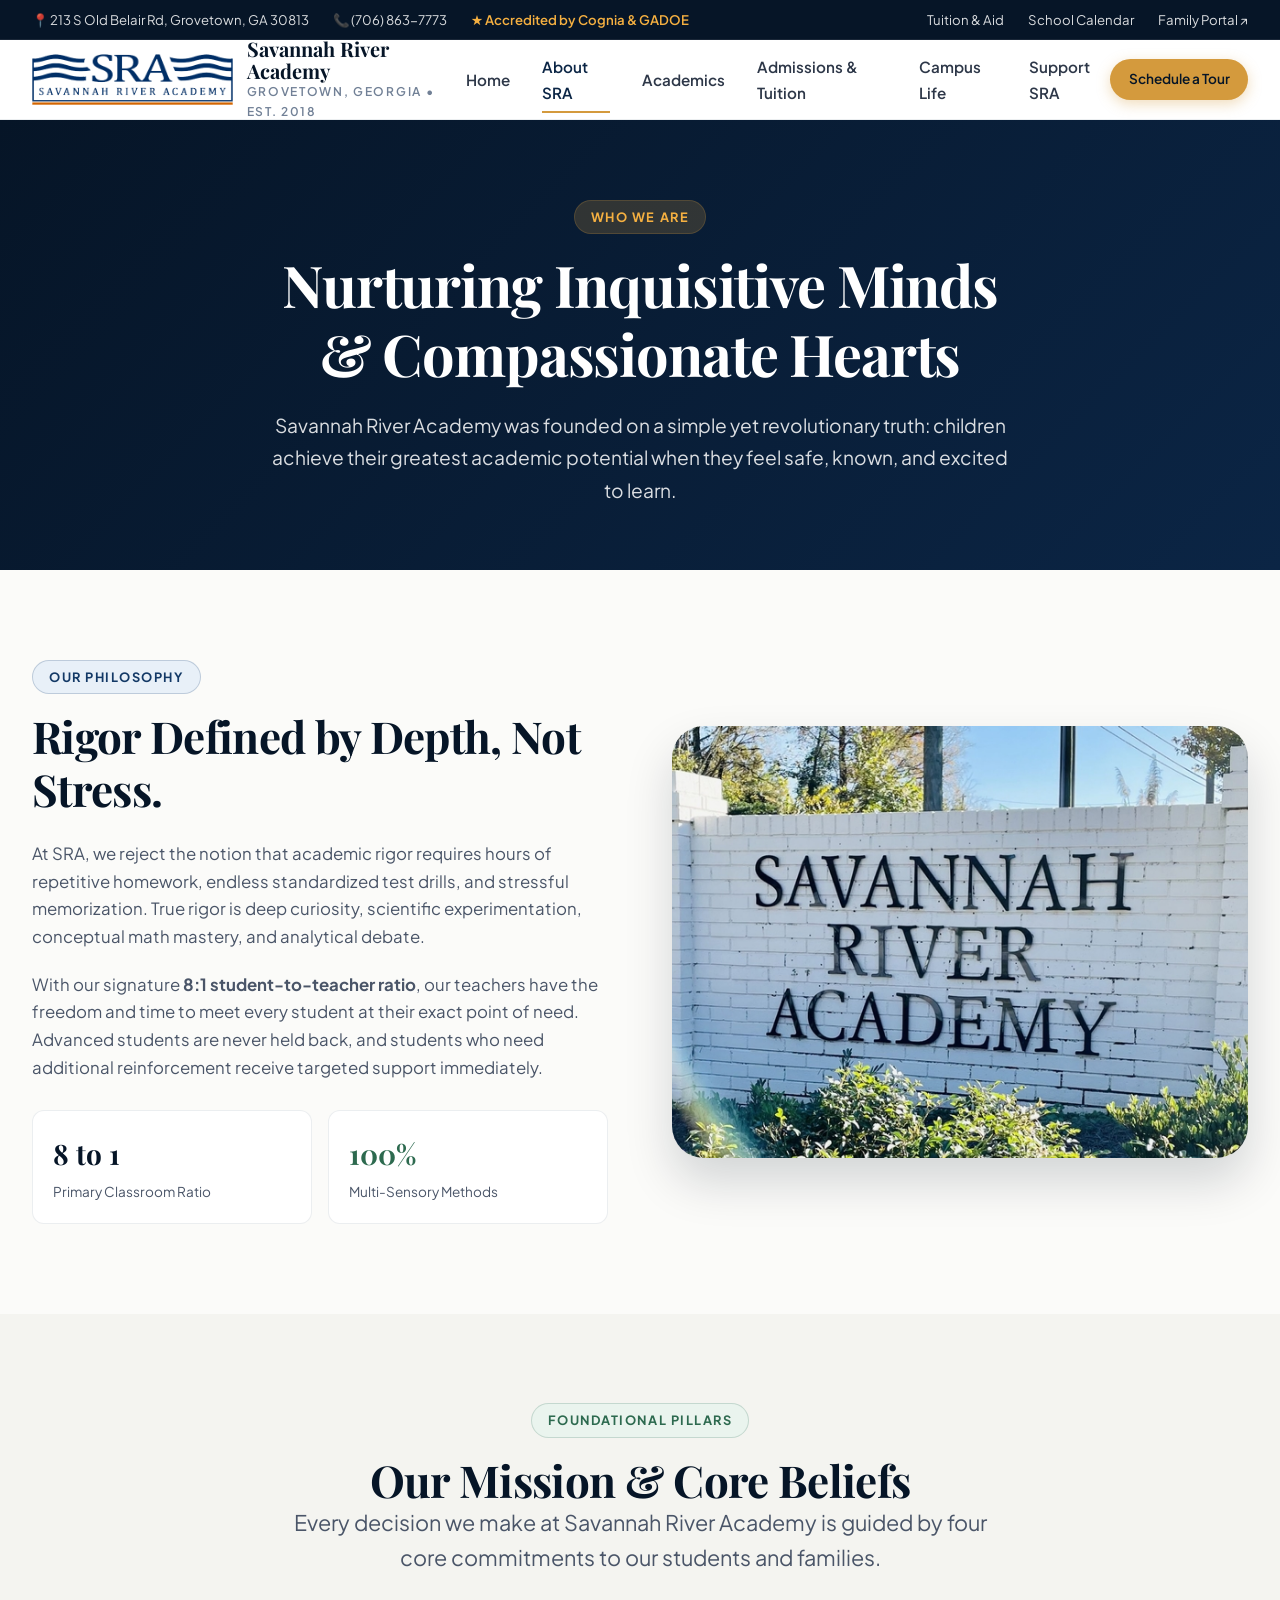
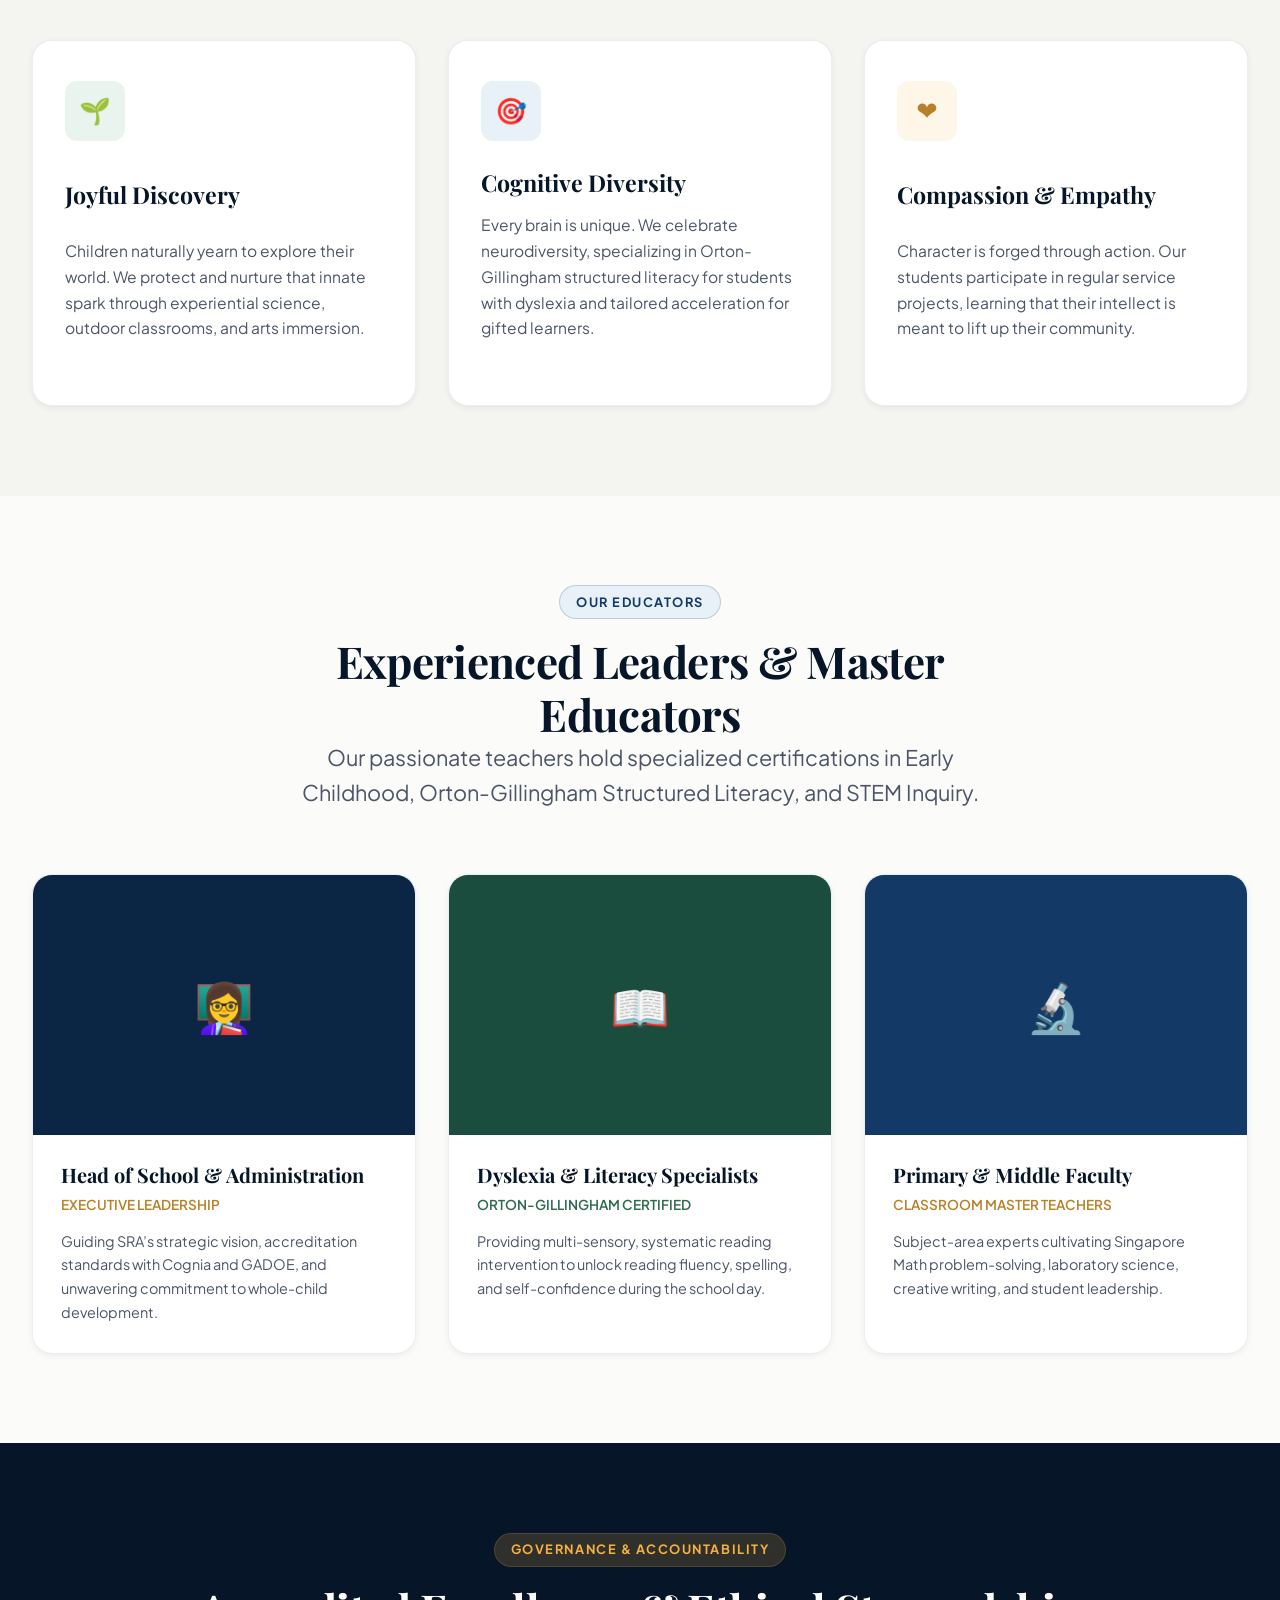
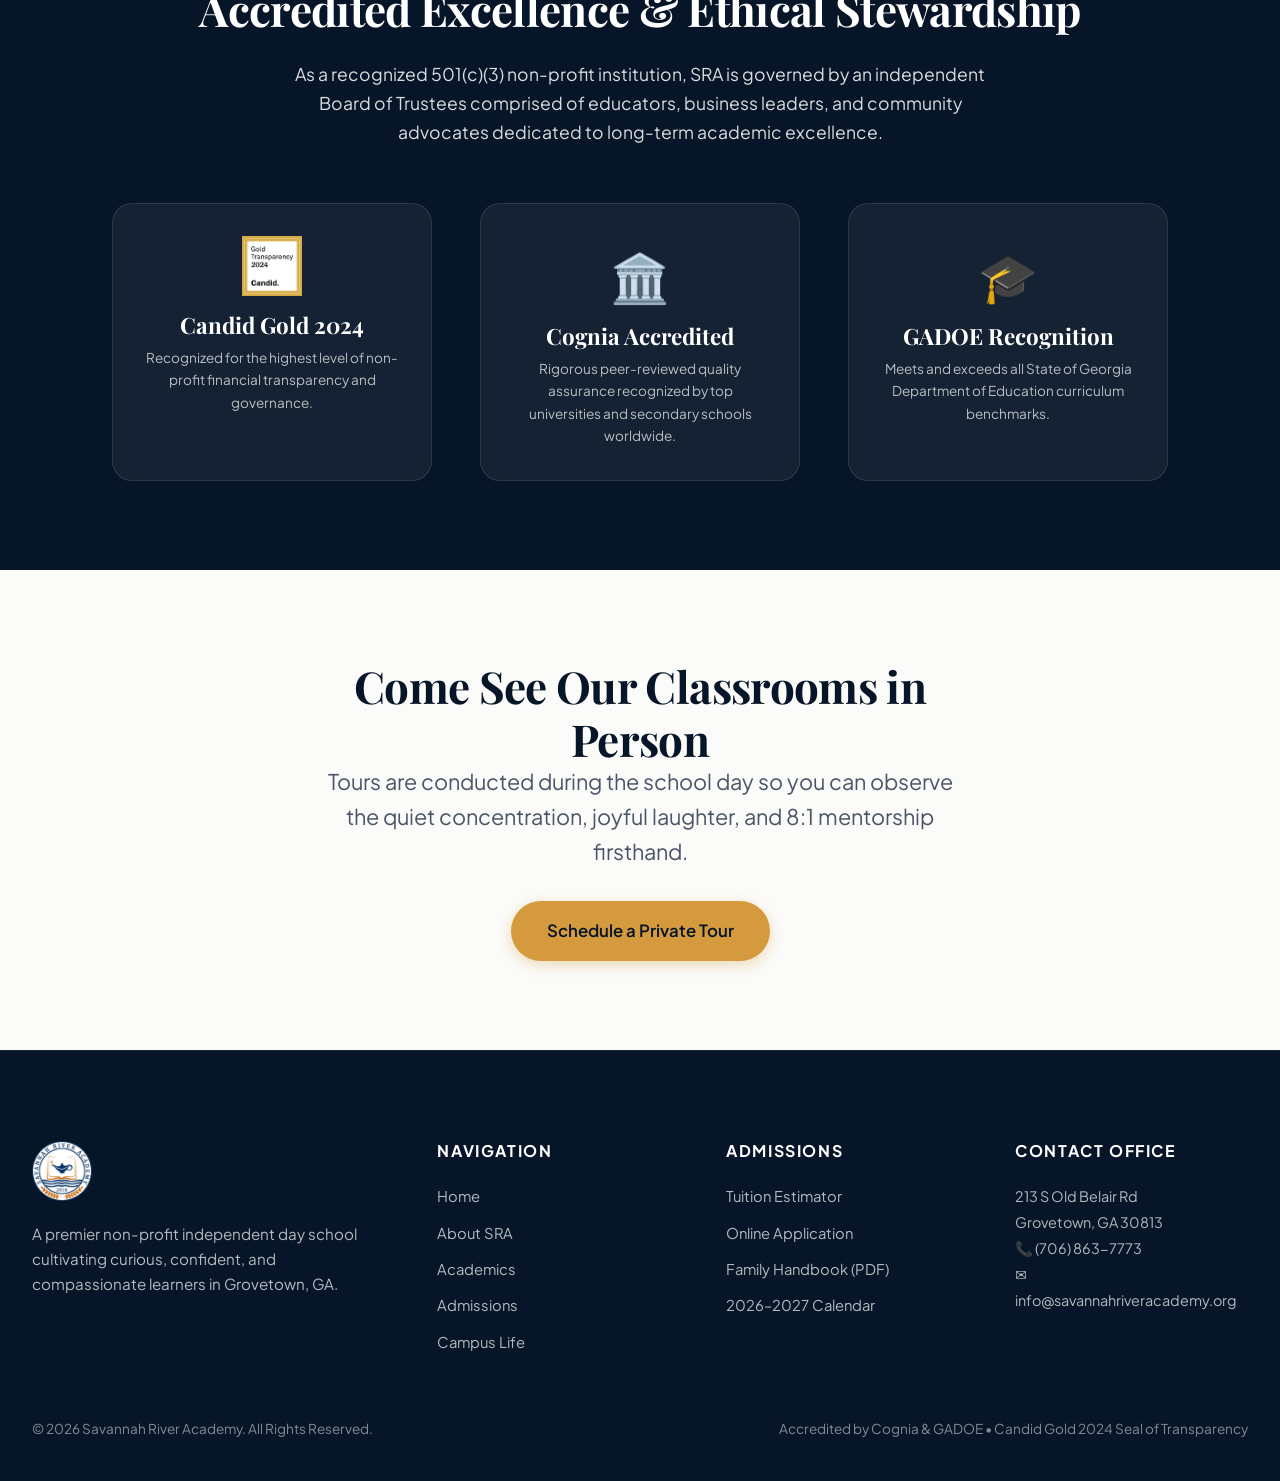
==== commit 4caff206: "add support page" ====
--- a/about.html
+++ b/about.html
@@ -49,6 +49,7 @@
         <a href="academics.html" class="nav-link">Academics</a>
         <a href="admissions.html" class="nav-link">Admissions & Tuition</a>
         <a href="campus-life.html" class="nav-link">Campus Life</a>
+        <a href="support.html" class="nav-link">Support SRA</a>
       </nav>
 
       <div class="header-actions">
@@ -78,6 +79,7 @@
         <a href="academics.html">Academics & Dyslexia Center</a>
         <a href="admissions.html">Admissions & Tuition</a>
         <a href="campus-life.html">Campus Life & Athletics</a>
+        <a href="support.html">Support SRA & Annual Fund</a>
         <a href="admissions.html#calculator">Tuition Estimator</a>
         <a href="assets/docs/SRA-Calendar-2026-2027.pdf" target="_blank">2026–2027 Calendar (PDF)</a>
       </nav>
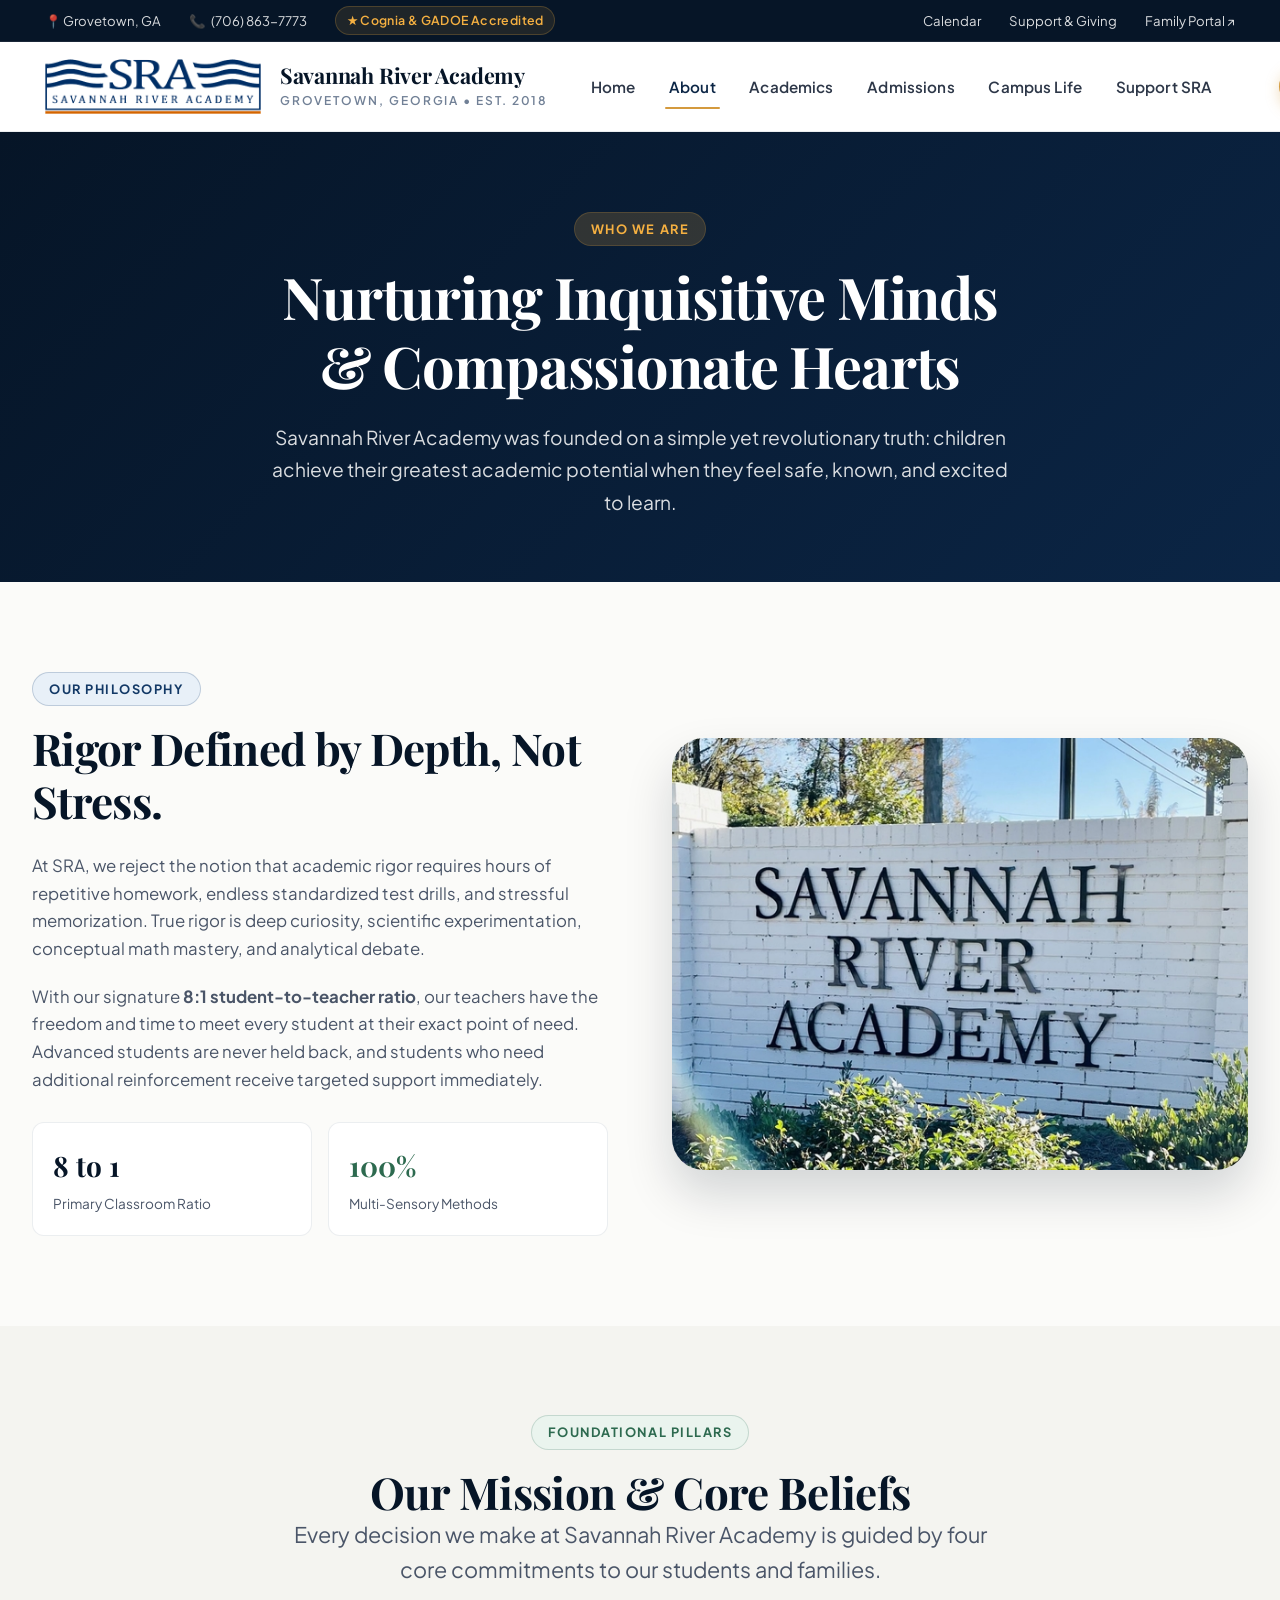
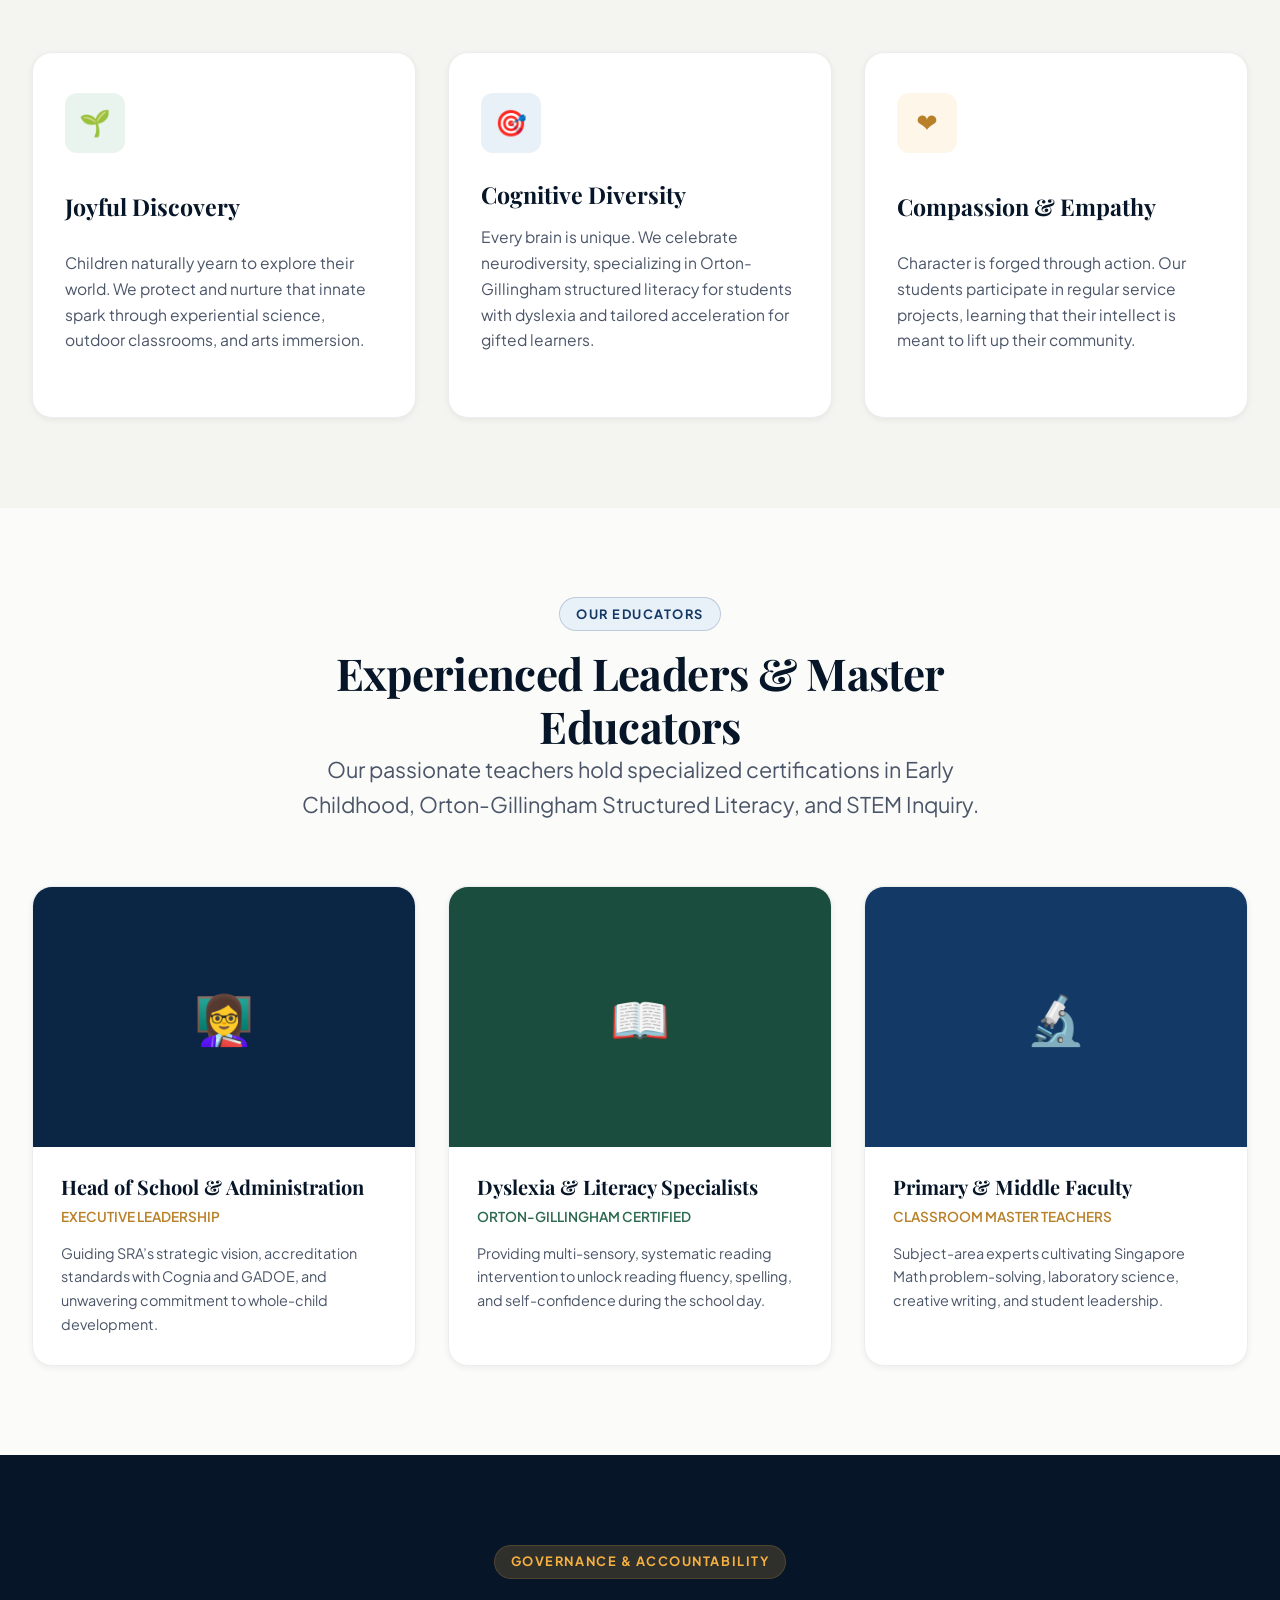
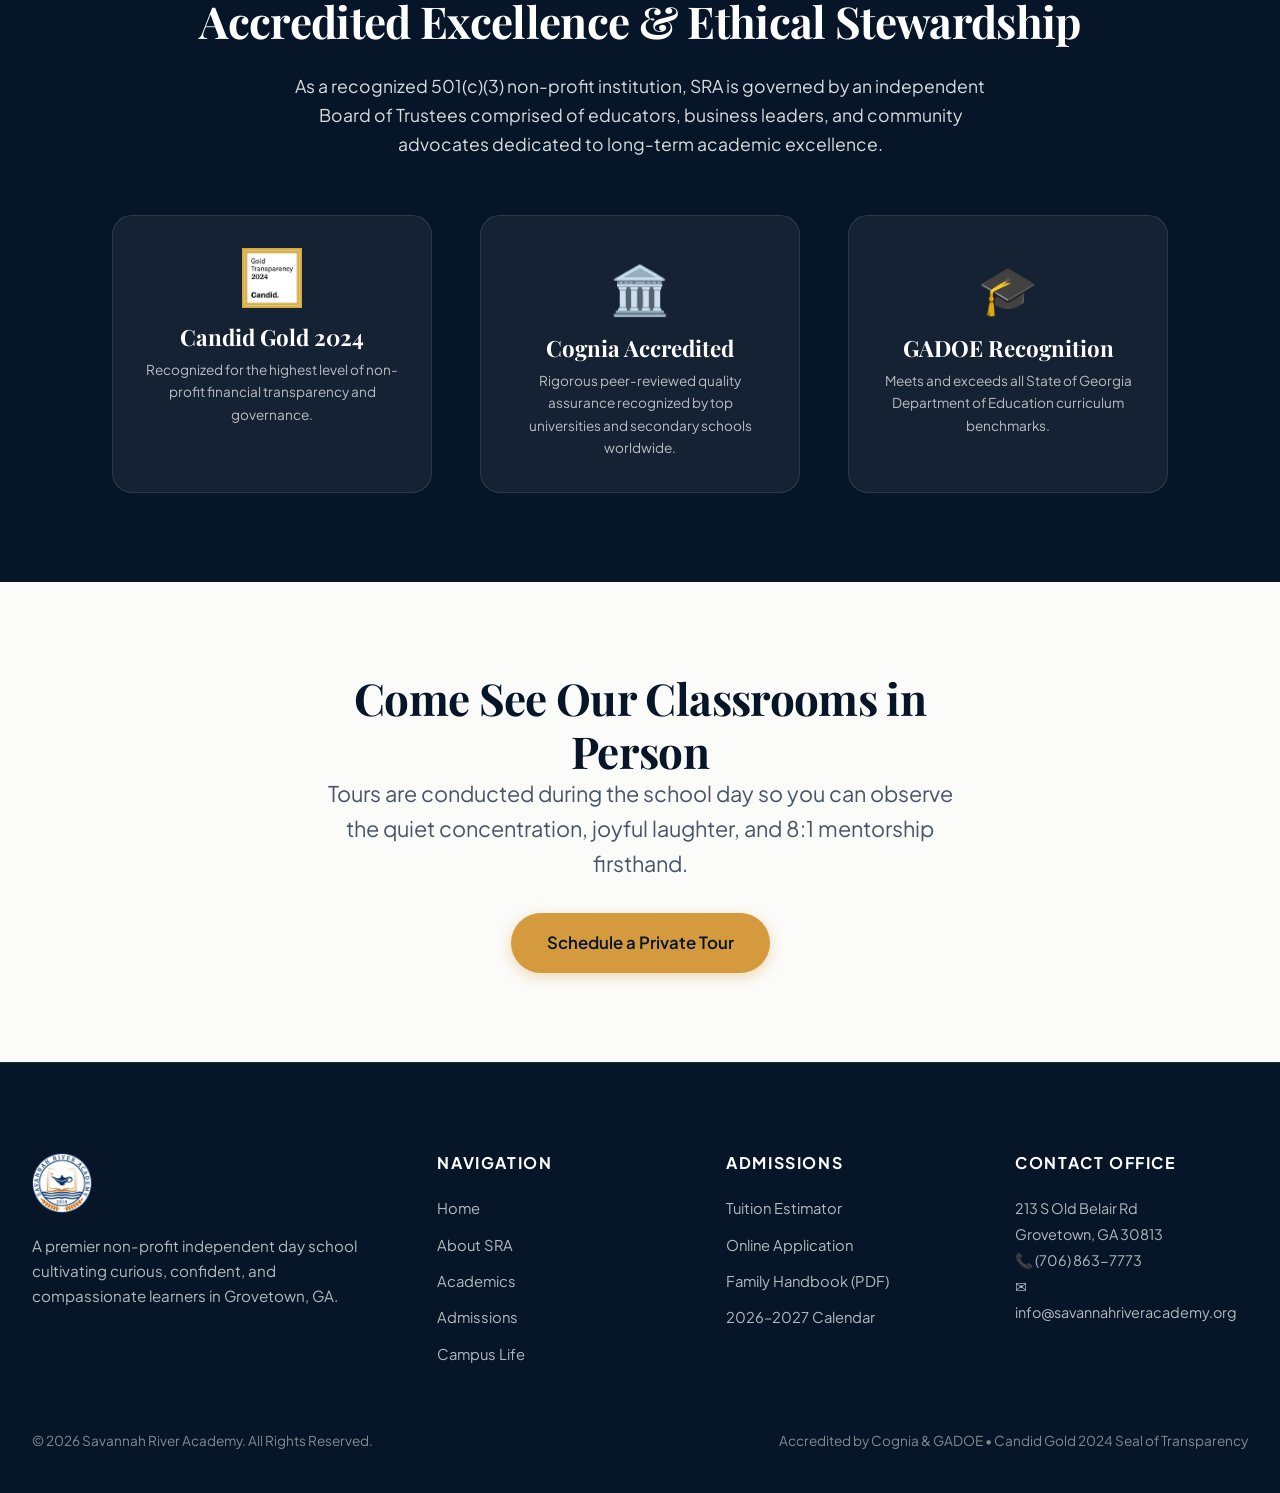
==== commit 3d02a519: "update spacing" ====
--- a/about.html
+++ b/about.html
@@ -20,13 +20,13 @@
   <div class="top-bar">
     <div class="container">
       <div class="top-bar-contact">
-        <span>📍 213 S Old Belair Rd, Grovetown, GA 30813</span>
+        <span>📍 Grovetown, GA</span>
         <span>📞 <a href="tel:7068637773">(706) 863-7773</a></span>
-        <span class="top-bar-tag">★ Accredited by Cognia & GADOE</span>
+        <span class="top-bar-tag">★ Cognia &amp; GADOE Accredited</span>
       </div>
       <div class="top-bar-links">
-        <a href="admissions.html#tuition">Tuition & Aid</a>
-        <a href="about.html#calendar">School Calendar</a>
+        <a href="assets/docs/SRA-Calendar-2026-2027.pdf" target="_blank">Calendar</a>
+        <a href="support.html">Support &amp; Giving</a>
         <a href="https://logins2.renweb.com/logins/ParentsWeb-Login.aspx" target="_blank" rel="noopener">Family Portal ↗</a>
       </div>
     </div>
@@ -45,9 +45,9 @@
 
       <nav class="nav-menu" aria-label="Primary Navigation">
         <a href="index.html" class="nav-link">Home</a>
-        <a href="about.html" class="nav-link active">About SRA</a>
+        <a href="about.html" class="nav-link active">About</a>
         <a href="academics.html" class="nav-link">Academics</a>
-        <a href="admissions.html" class="nav-link">Admissions & Tuition</a>
+        <a href="admissions.html" class="nav-link">Admissions</a>
         <a href="campus-life.html" class="nav-link">Campus Life</a>
         <a href="support.html" class="nav-link">Support SRA</a>
       </nav>
--- a/assets/css/main.css
+++ b/assets/css/main.css
@@ -321,28 +321,40 @@
 }
 
 /* --------------------------------------------------------------------------
-   5. NAVIGATION & TOP BAR
+   5. NAVIGATION & TOP BAR (SPACIOUS & REFINED)
    -------------------------------------------------------------------------- */
 .top-bar {
   background-color: var(--color-navy-900);
   color: rgba(255, 255, 255, 0.85);
   font-size: 0.825rem;
-  height: var(--topbar-height);
+  min-height: 42px;
   border-bottom: 1px solid rgba(255, 255, 255, 0.08);
   display: flex;
   align-items: center;
 }
 
 .top-bar .container {
+  max-width: 1520px;
+  width: 100%;
+  padding-inline: clamp(1.25rem, 3.5vw, 3rem);
   display: flex;
   justify-content: space-between;
   align-items: center;
-}
-
-.top-bar-links, .top-bar-contact {
-  display: flex;
-  align-items: center;
-  gap: 1.5rem;
+  gap: 2rem;
+}
+
+.top-bar-contact, .top-bar-links {
+  display: flex;
+  align-items: center;
+  gap: 1.75rem;
+  flex-wrap: wrap;
+}
+
+.top-bar-contact span, .top-bar-links a {
+  display: inline-flex;
+  align-items: center;
+  gap: 0.4rem;
+  transition: color var(--transition-fast);
 }
 
 .top-bar-links a:hover, .top-bar-contact a:hover {
@@ -352,9 +364,12 @@
 .top-bar-tag {
   color: var(--color-gold-400);
   font-weight: 600;
-  display: flex;
-  align-items: center;
-  gap: 0.35rem;
+  background: rgba(212, 154, 61, 0.12);
+  padding: 0.2rem 0.65rem;
+  border-radius: var(--radius-full);
+  border: 1px solid rgba(212, 154, 61, 0.25);
+  font-size: 0.775rem;
+  letter-spacing: 0.03em;
 }
 
 /* Main Sticky Header */
@@ -362,36 +377,46 @@
   position: sticky;
   top: 0;
   z-index: 100;
-  height: var(--header-height);
-  background-color: rgba(255, 255, 255, 0.95);
+  height: 90px;
+  background-color: rgba(255, 255, 255, 0.98);
   backdrop-filter: blur(16px);
   border-bottom: 1px solid var(--border-light);
-  transition: all var(--transition-base);
+  transition: height var(--transition-base), box-shadow var(--transition-base);
 }
 
 .main-header.scrolled {
-  box-shadow: var(--shadow-md);
-  height: 72px;
+  box-shadow: 0 4px 20px rgba(6, 21, 39, 0.08);
+  height: 76px;
 }
 
 .main-header .container {
+  max-width: 1520px;
+  width: 100%;
+  padding-inline: clamp(1.25rem, 3.5vw, 3rem);
   display: flex;
   align-items: center;
   justify-content: space-between;
   height: 100%;
+  gap: clamp(1.5rem, 3vw, 3.5rem);
 }
 
 .header-brand {
   display: flex;
   align-items: center;
-  gap: 0.85rem;
+  gap: 1.15rem;
   text-decoration: none;
+  flex-shrink: 0;
 }
 
 .header-brand img {
-  height: 52px;
+  height: 56px;
   width: auto;
   object-fit: contain;
+  transition: height var(--transition-base);
+}
+
+.main-header.scrolled .header-brand img {
+  height: 48px;
 }
 
 .header-brand-text {
@@ -401,34 +426,40 @@
 
 .header-brand-name {
   font-family: var(--font-serif);
-  font-size: 1.25rem;
+  font-size: 1.35rem;
   font-weight: 700;
   color: var(--color-navy-900);
-  line-height: 1.1;
+  line-height: 1.15;
+  letter-spacing: -0.01em;
 }
 
 .header-brand-sub {
   font-size: 0.75rem;
   text-transform: uppercase;
-  letter-spacing: 0.14em;
+  letter-spacing: 0.16em;
   color: var(--color-slate-500);
   font-weight: 600;
+  margin-top: 0.2rem;
 }
 
 /* Nav Menu */
 .nav-menu {
   display: flex;
   align-items: center;
-  gap: 2rem;
+  gap: clamp(1.25rem, 2vw, 2.5rem);
+  margin-left: auto;
+  margin-right: 1.5rem;
 }
 
 .nav-link {
   font-size: 0.95rem;
   font-weight: 600;
   color: var(--color-slate-800);
-  padding: 0.5rem 0;
+  padding: 0.65rem 0.25rem;
   position: relative;
   transition: color var(--transition-fast);
+  white-space: nowrap;
+  letter-spacing: 0.01em;
 }
 
 .nav-link::after {
@@ -437,8 +468,9 @@
   bottom: 0;
   left: 0;
   width: 0%;
-  height: 2px;
+  height: 2.5px;
   background-color: var(--color-gold-500);
+  border-radius: var(--radius-full);
   transition: width var(--transition-base);
 }
 
@@ -453,7 +485,8 @@
 .header-actions {
   display: flex;
   align-items: center;
-  gap: 1rem;
+  gap: 1.25rem;
+  flex-shrink: 0;
 }
 
 /* Mobile Hamburger Button */
@@ -1394,7 +1427,7 @@
 /* --------------------------------------------------------------------------
    15. RESPONSIVE BREAKPOINTS
    -------------------------------------------------------------------------- */
-@media (max-width: 1024px) {
+@media (max-width: 1180px) {
   .nav-menu { display: none; }
   .menu-toggle { display: flex; }
   .stat-item { border-right: none; }
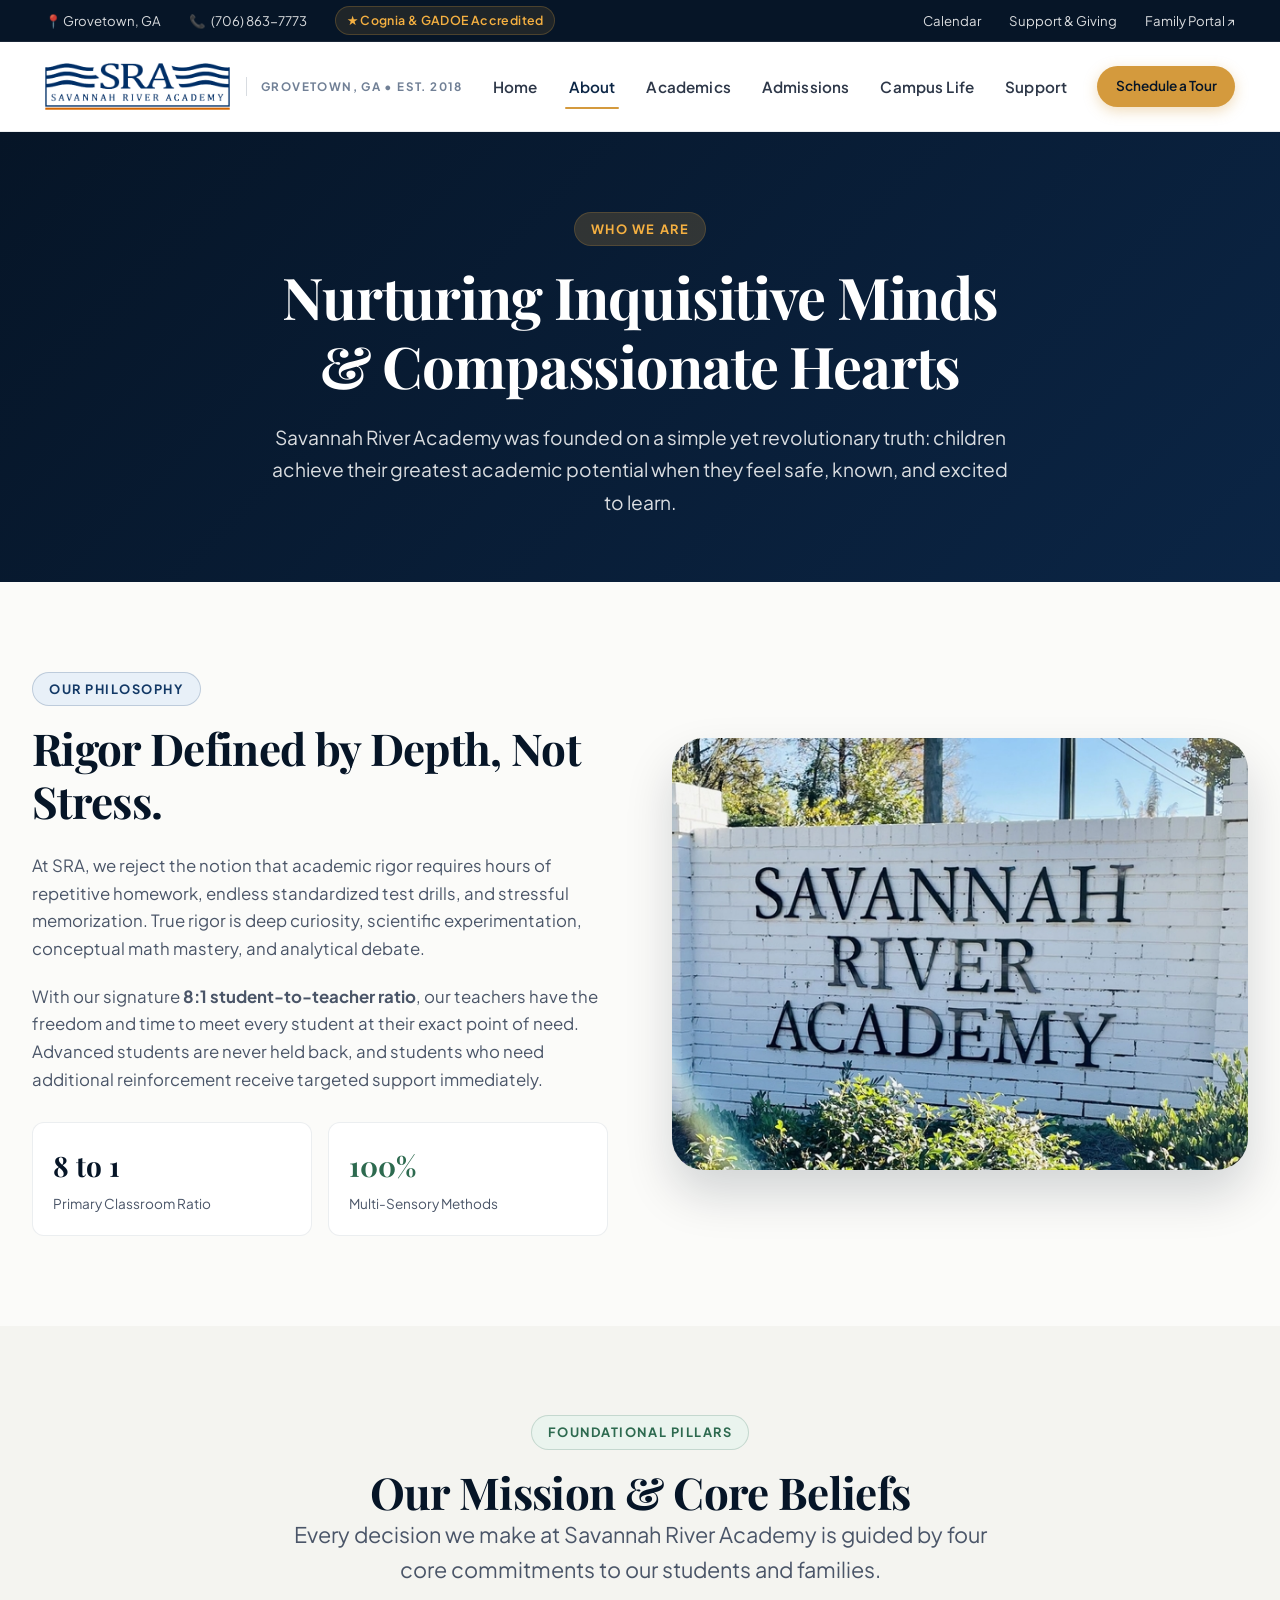
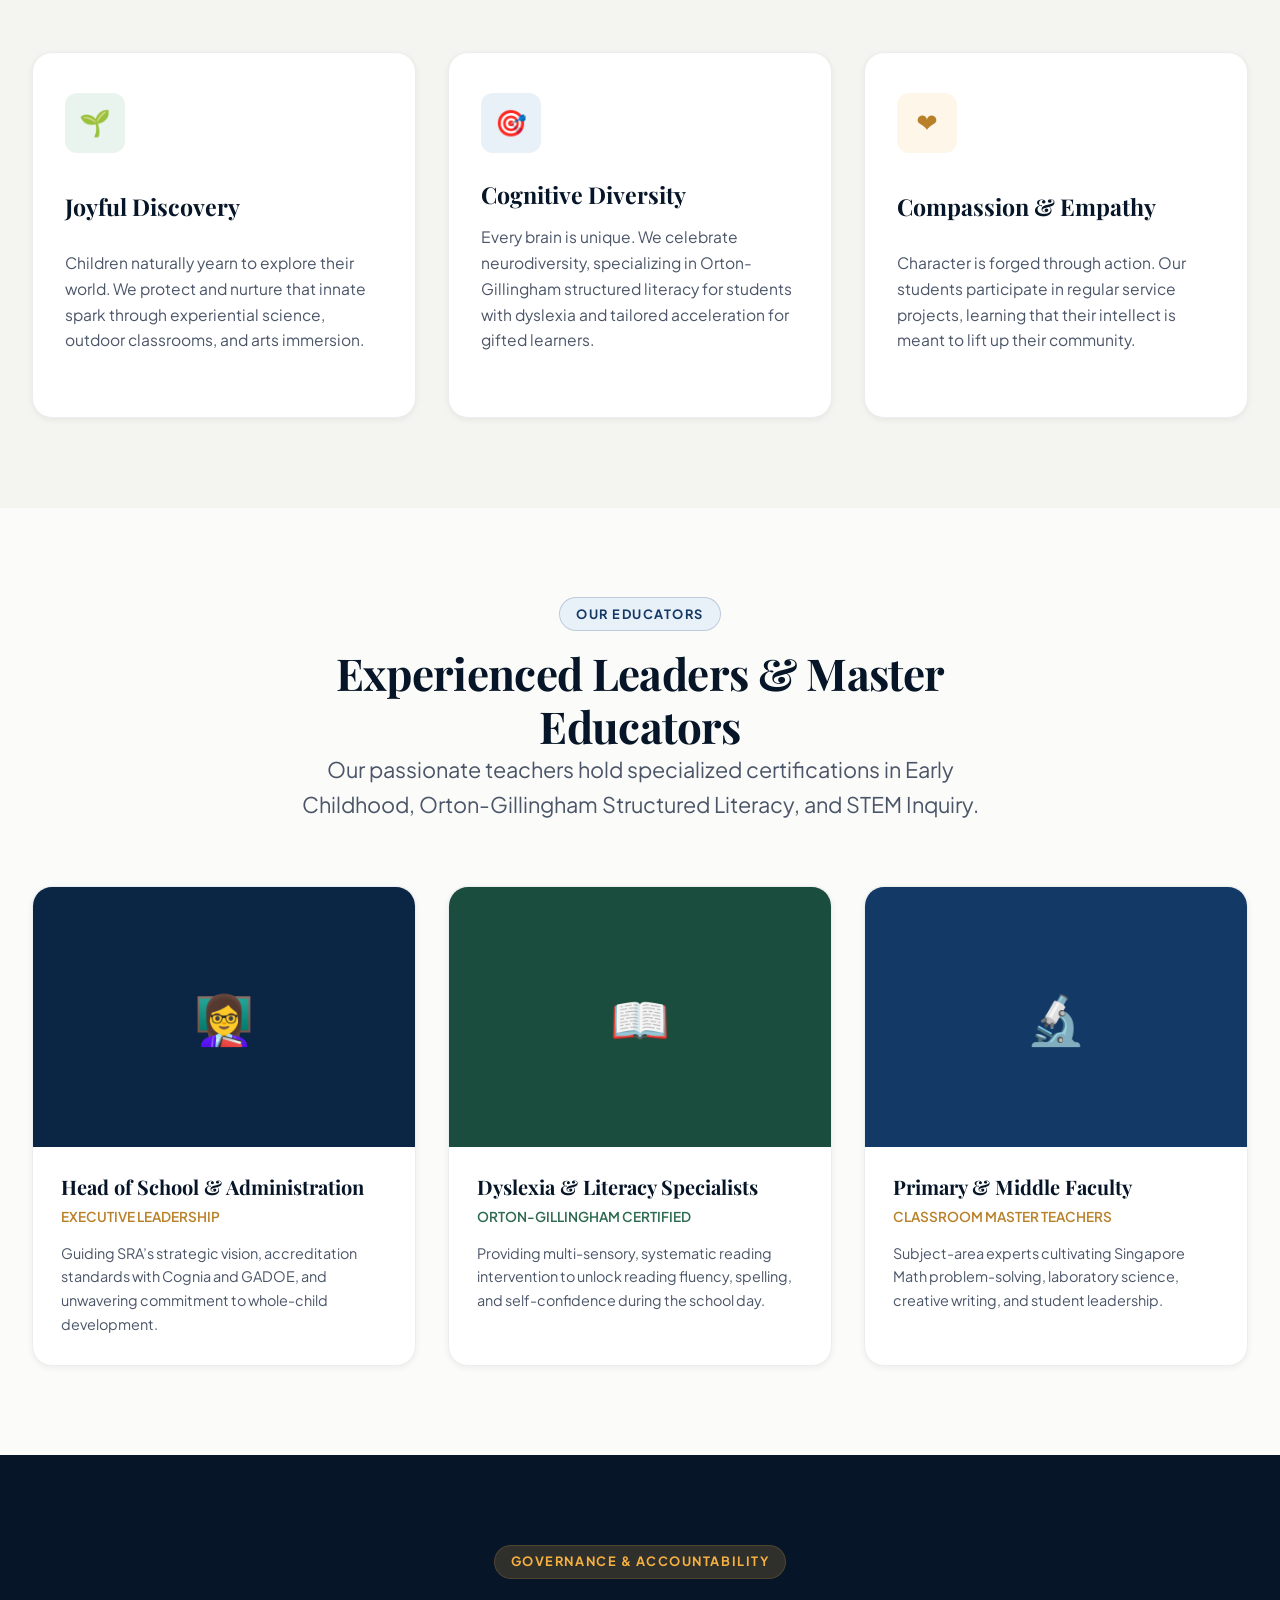
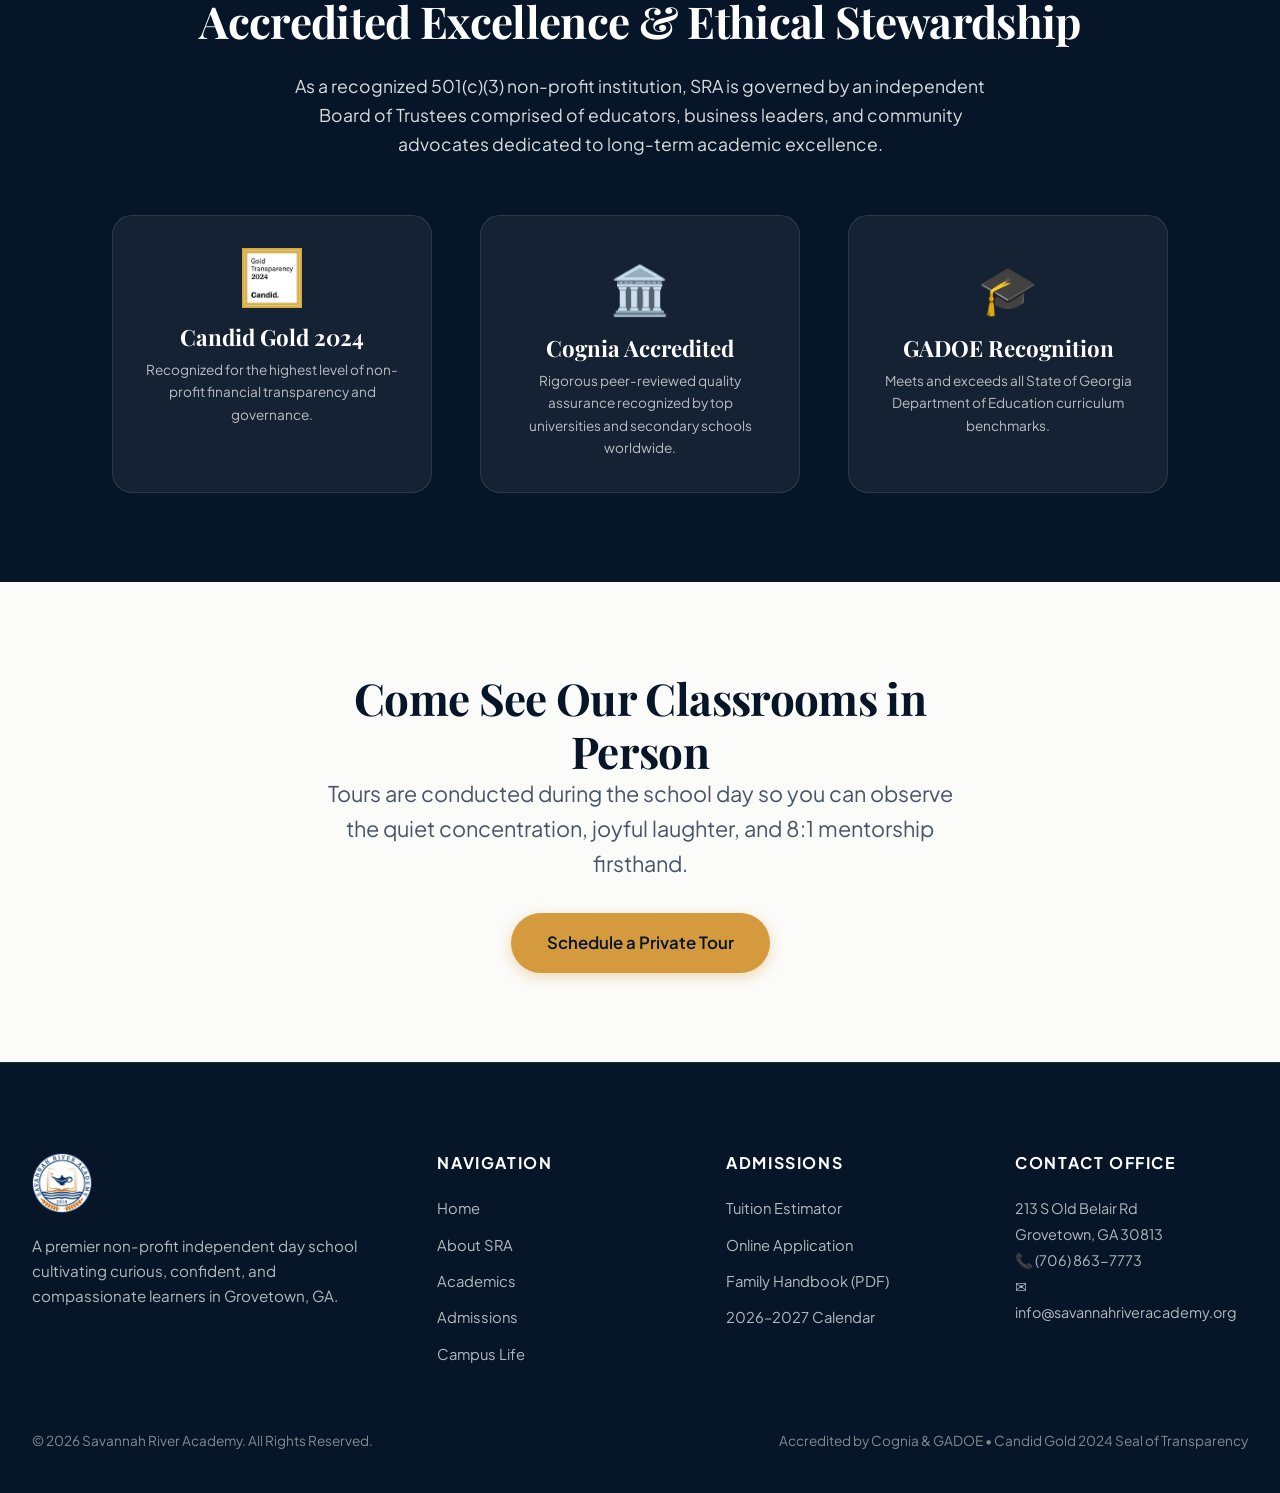
==== commit 8b247920: "Refactor header and navigation layout for enhanced spacing and visual balance" ====
--- a/about.html
+++ b/about.html
@@ -38,8 +38,7 @@
       <a href="index.html" class="header-brand" aria-label="Savannah River Academy Home">
         <img src="assets/images/logo.png" alt="Savannah River Academy Logo">
         <div class="header-brand-text">
-          <span class="header-brand-name">Savannah River Academy</span>
-          <span class="header-brand-sub">Grovetown, Georgia • Est. 2018</span>
+          <span class="header-brand-sub">Grovetown, GA • Est. 2018</span>
         </div>
       </a>
 
@@ -49,7 +48,7 @@
         <a href="academics.html" class="nav-link">Academics</a>
         <a href="admissions.html" class="nav-link">Admissions</a>
         <a href="campus-life.html" class="nav-link">Campus Life</a>
-        <a href="support.html" class="nav-link">Support SRA</a>
+        <a href="support.html" class="nav-link">Support</a>
       </nav>
 
       <div class="header-actions">
--- a/assets/css/main.css
+++ b/assets/css/main.css
@@ -390,65 +390,56 @@
 }
 
 .main-header .container {
-  max-width: 1520px;
+  max-width: 1560px;
   width: 100%;
-  padding-inline: clamp(1.25rem, 3.5vw, 3rem);
+  padding-inline: clamp(1.5rem, 3.5vw, 3.5rem);
   display: flex;
   align-items: center;
   justify-content: space-between;
   height: 100%;
-  gap: clamp(1.5rem, 3vw, 3.5rem);
 }
 
 .header-brand {
   display: flex;
   align-items: center;
-  gap: 1.15rem;
+  gap: 1rem;
   text-decoration: none;
   flex-shrink: 0;
 }
 
 .header-brand img {
-  height: 56px;
+  height: 48px;
   width: auto;
   object-fit: contain;
   transition: height var(--transition-base);
 }
 
 .main-header.scrolled .header-brand img {
-  height: 48px;
+  height: 42px;
 }
 
 .header-brand-text {
+  border-left: 1.5px solid var(--border-medium);
+  padding-left: 0.85rem;
   display: flex;
   flex-direction: column;
 }
 
-.header-brand-name {
-  font-family: var(--font-serif);
-  font-size: 1.35rem;
+.header-brand-sub {
+  font-size: 0.725rem;
+  text-transform: uppercase;
+  letter-spacing: 0.12em;
+  color: var(--color-slate-500);
   font-weight: 700;
-  color: var(--color-navy-900);
-  line-height: 1.15;
-  letter-spacing: -0.01em;
-}
-
-.header-brand-sub {
-  font-size: 0.75rem;
-  text-transform: uppercase;
-  letter-spacing: 0.16em;
-  color: var(--color-slate-500);
-  font-weight: 600;
-  margin-top: 0.2rem;
-}
-
-/* Nav Menu */
+  white-space: nowrap;
+}
+
+/* Nav Menu (Centered with Generous Breathing Room on Both Sides) */
 .nav-menu {
   display: flex;
   align-items: center;
-  gap: clamp(1.25rem, 2vw, 2.5rem);
-  margin-left: auto;
-  margin-right: 1.5rem;
+  gap: clamp(1.25rem, 1.8vw, 2.25rem);
+  margin-inline: auto; /* Perfectly centers links with equal, generous whitespace on both sides */
 }
 
 .nav-link {
@@ -485,7 +476,6 @@
 .header-actions {
   display: flex;
   align-items: center;
-  gap: 1.25rem;
   flex-shrink: 0;
 }
 
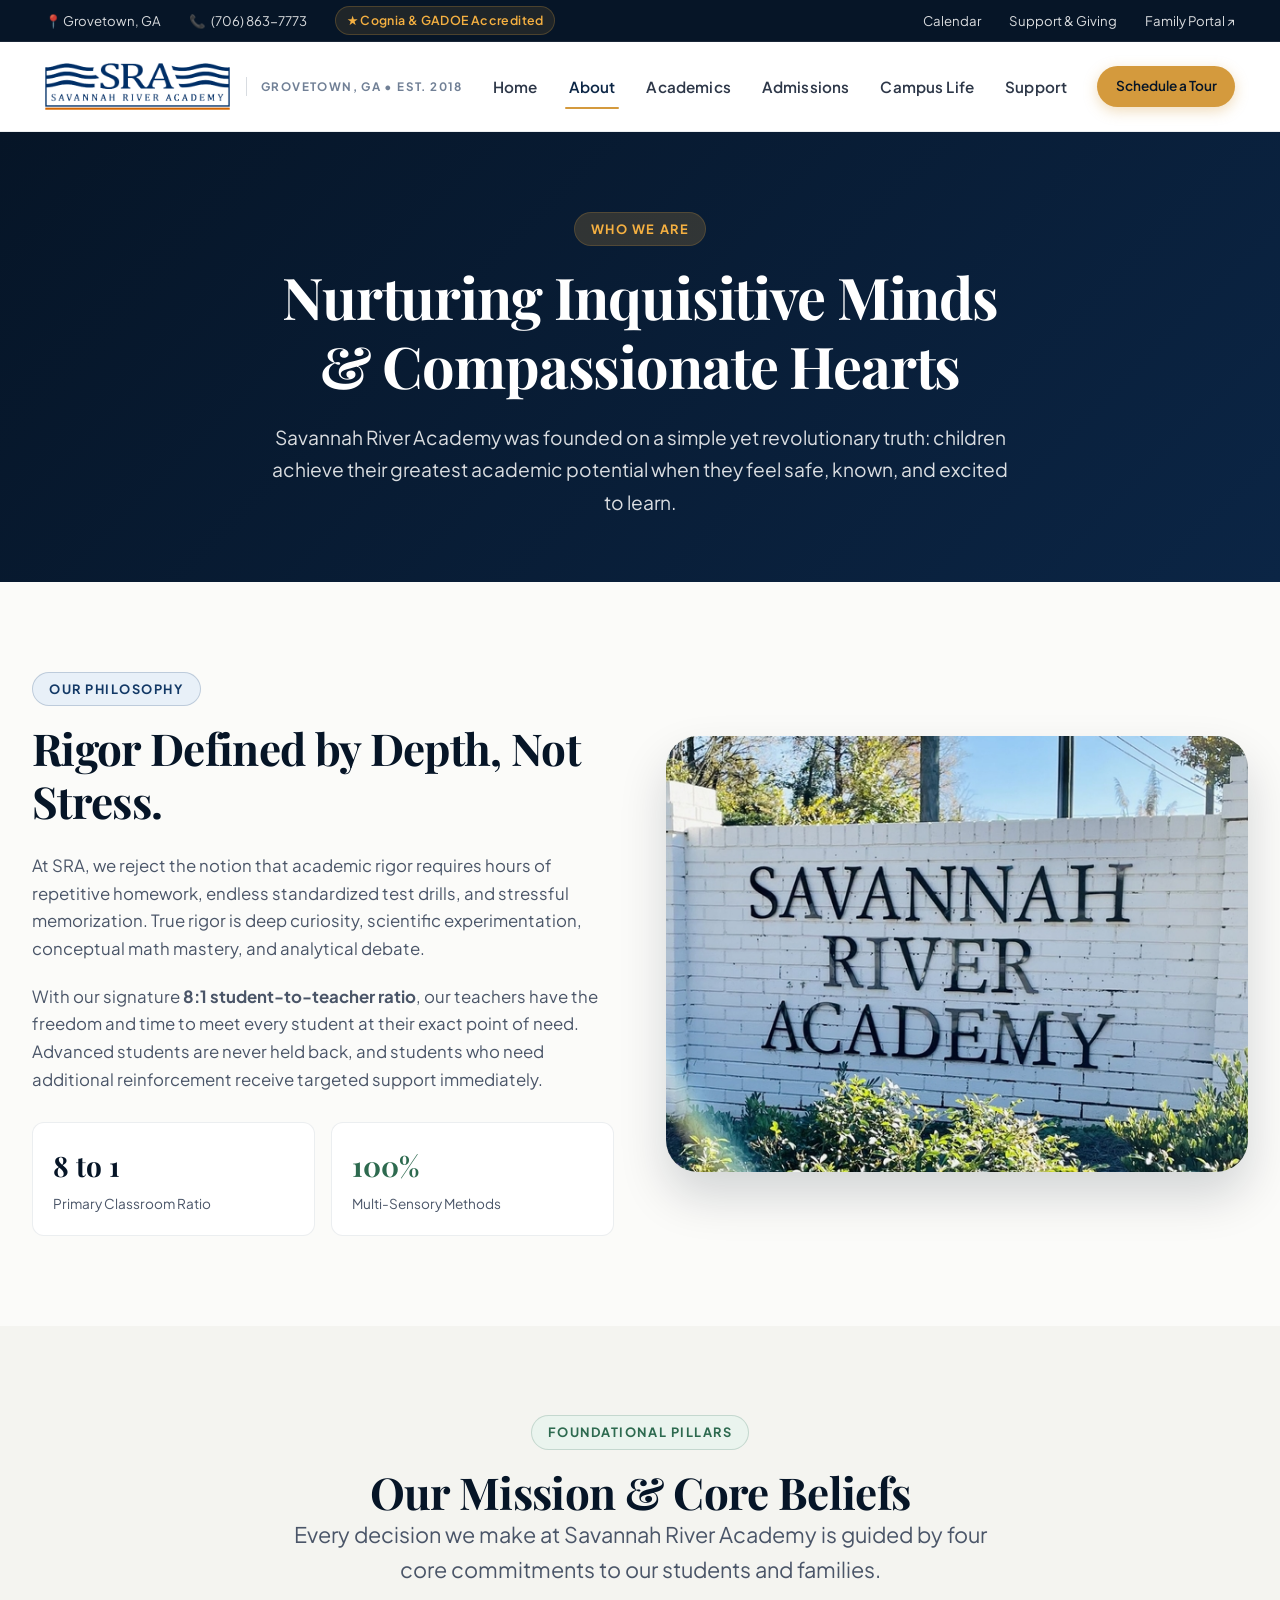
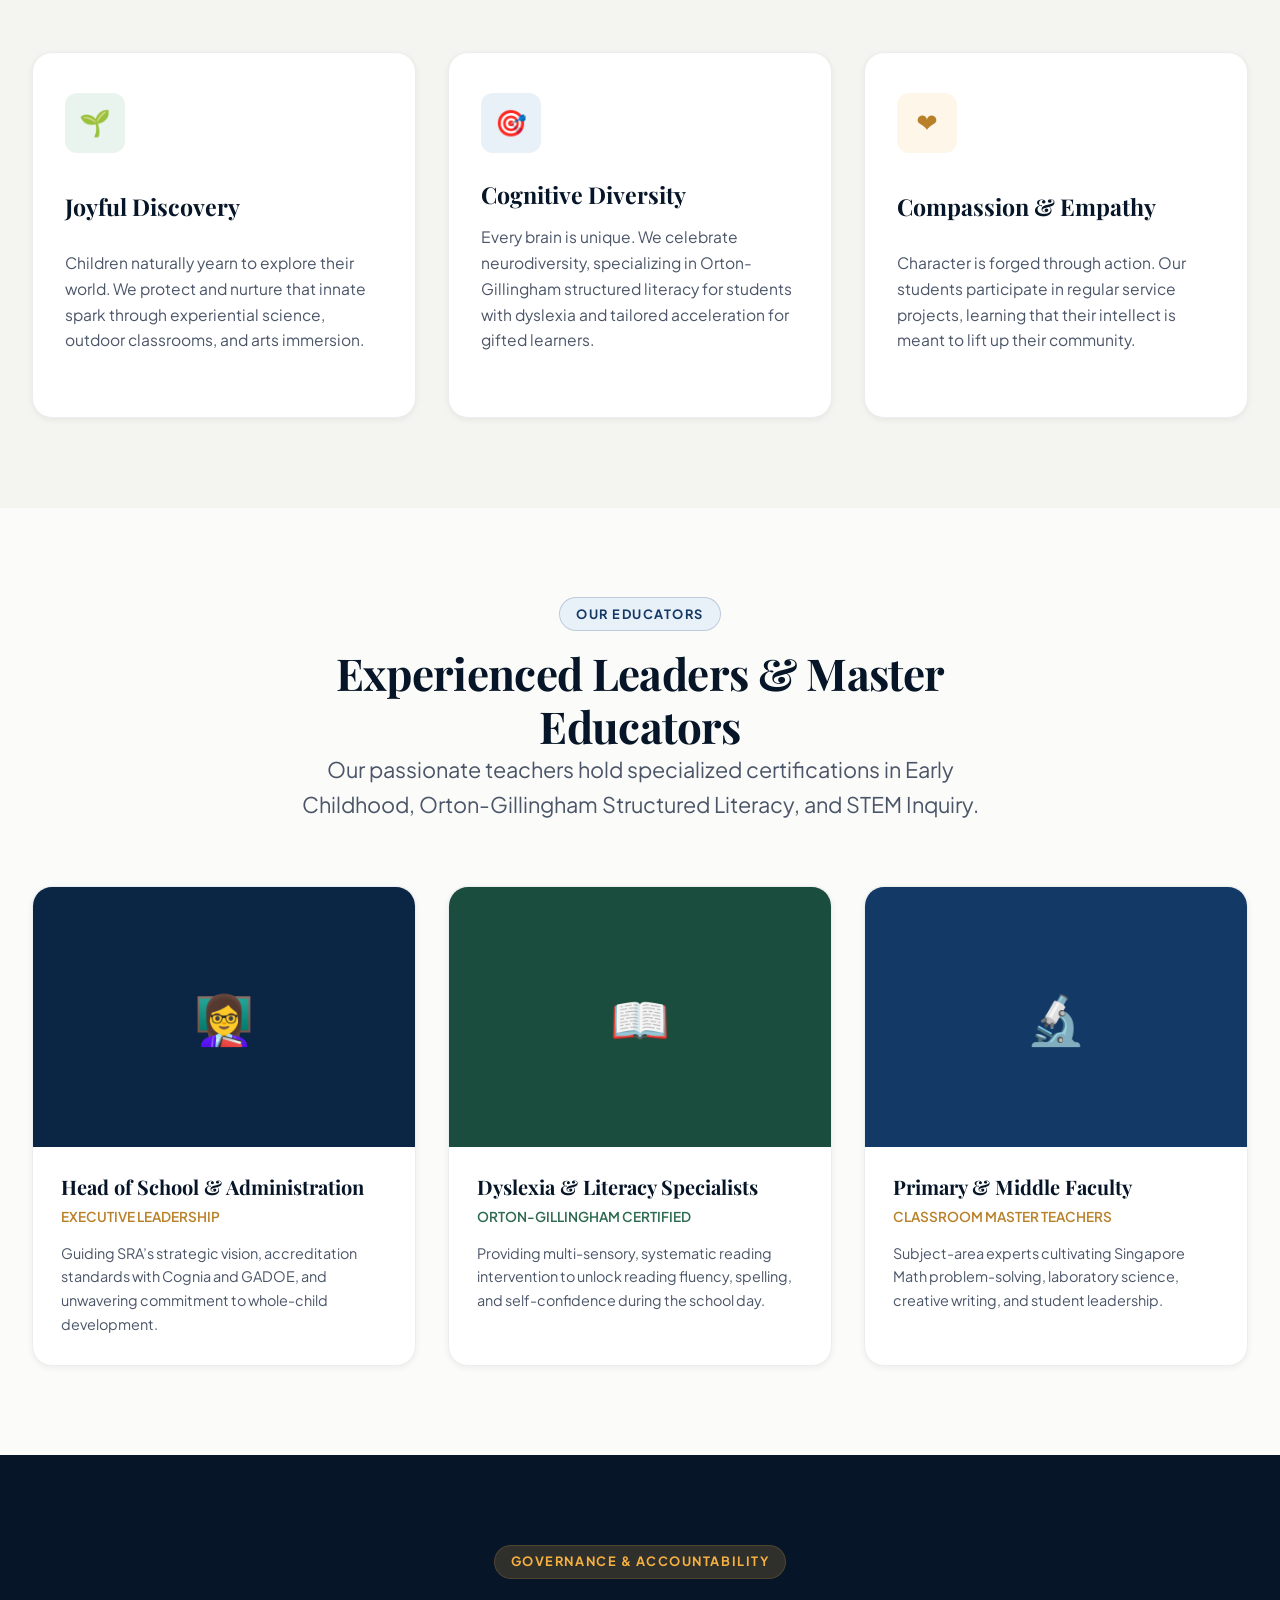
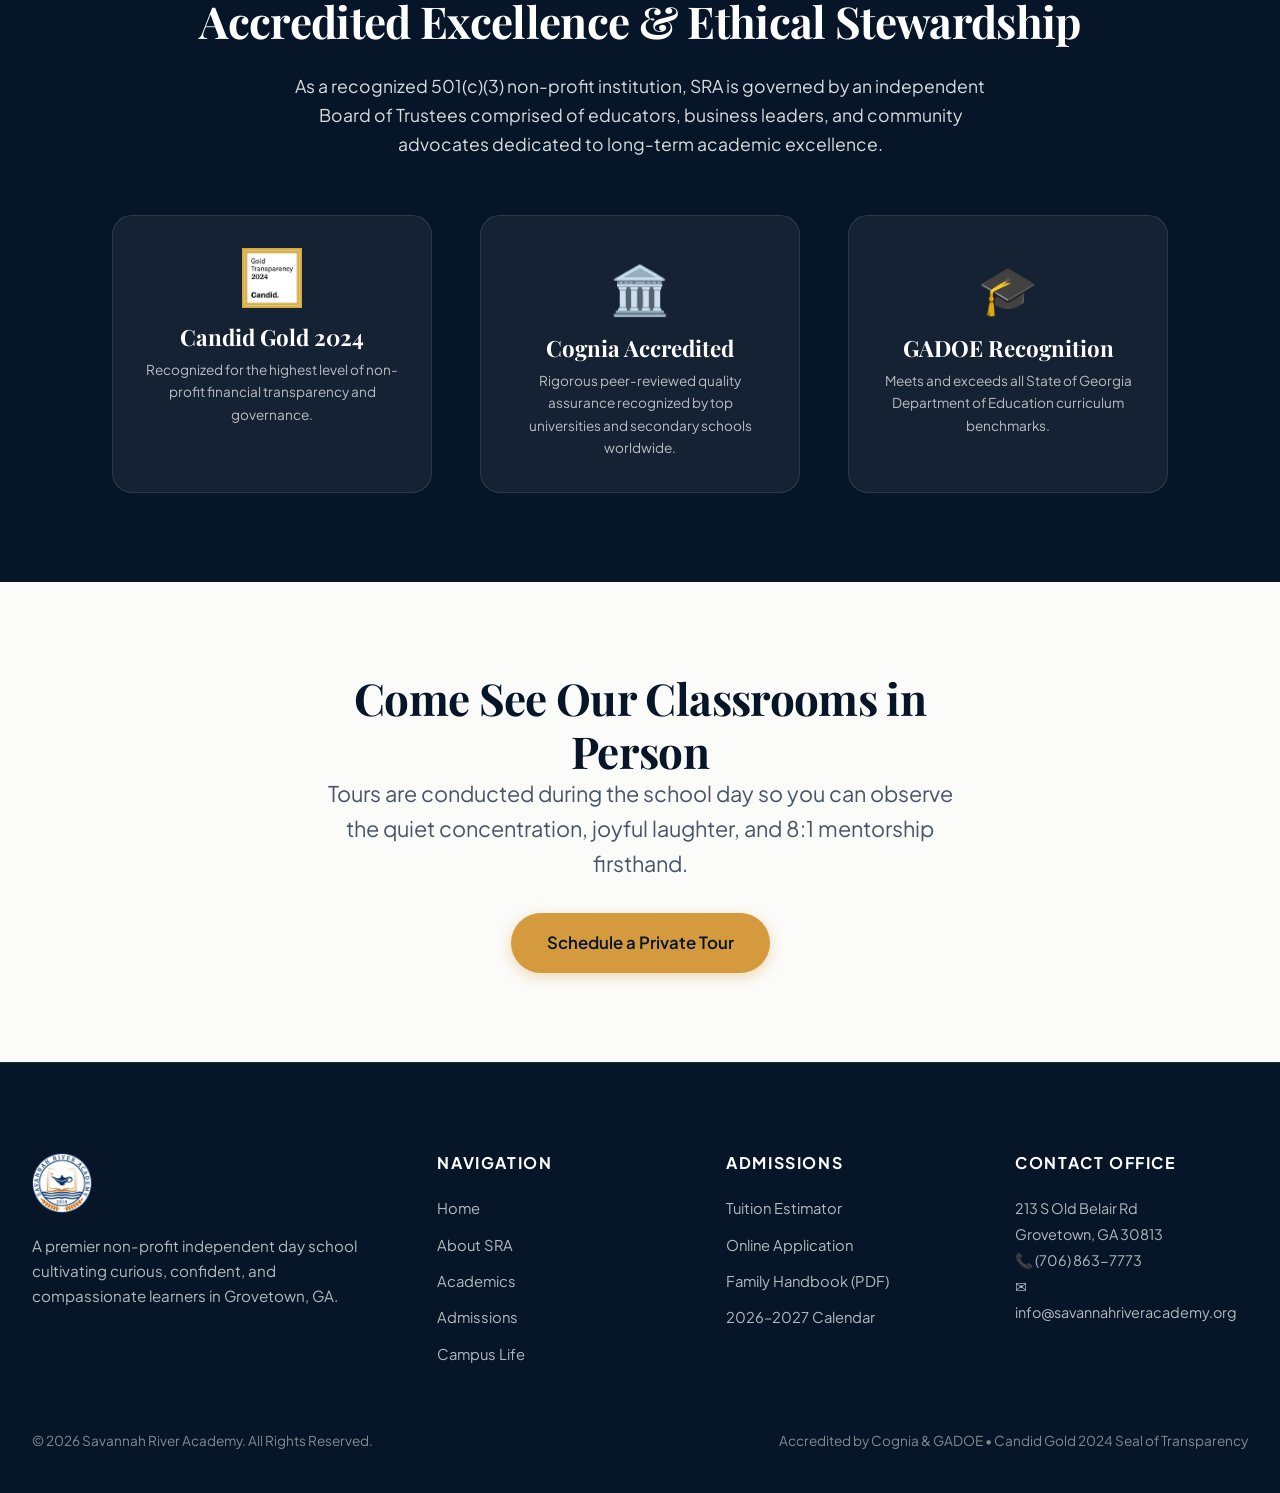
==== commit dea23f63: "Optimize mobile responsiveness: responsive grids, touch targets, and layout scaling" ====
--- a/about.html
+++ b/about.html
@@ -102,7 +102,7 @@
   <!-- THE SRA DIFFERENCE IN DEPTH -->
   <section class="section-padding" id="difference">
     <div class="container">
-      <div style="display: grid; grid-template-columns: 1fr 1fr; gap: 4rem; align-items: center;">
+      <div class="two-col-grid">
         <div>
           <span class="section-badge badge-navy">Our Philosophy</span>
           <h2 style="margin-bottom: 1.5rem;">Rigor Defined by Depth, Not Stress.</h2>
--- a/assets/css/main.css
+++ b/assets/css/main.css
@@ -1415,7 +1415,38 @@
 }
 
 /* --------------------------------------------------------------------------
-   15. RESPONSIVE BREAKPOINTS
+   RESPONSIVE GRID & HELPER CLASSES
+   -------------------------------------------------------------------------- */
+.two-col-grid {
+  display: grid;
+  grid-template-columns: 1fr 1fr;
+  gap: clamp(2rem, 4vw, 4rem);
+  align-items: center;
+}
+
+.split-grid {
+  display: grid;
+  grid-template-columns: 1.2fr 0.8fr;
+  gap: clamp(2rem, 3.5vw, 3.5rem);
+  align-items: center;
+}
+
+.three-col-grid {
+  display: grid;
+  grid-template-columns: repeat(auto-fit, minmax(280px, 1fr));
+  gap: 2rem;
+}
+
+.table-responsive {
+  width: 100%;
+  overflow-x: auto;
+  -webkit-overflow-scrolling: touch;
+  border-radius: var(--radius-lg);
+  margin-block: 1.5rem;
+}
+
+/* --------------------------------------------------------------------------
+   15. RESPONSIVE BREAKPOINTS (MOBILE & TABLET EXCELLENCE)
    -------------------------------------------------------------------------- */
 @media (max-width: 1180px) {
   .nav-menu { display: none; }
@@ -1426,16 +1457,271 @@
   .footer-grid { grid-template-columns: 1fr 1fr; gap: 2.5rem; }
   .photo-mosaic { grid-template-columns: repeat(2, 1fr); }
   .photo-cell-large { grid-column: span 2; grid-row: span 1; }
-}
-
-@media (max-width: 640px) {
+  .two-col-grid, .split-grid { grid-template-columns: 1fr; gap: 2.5rem; }
+}
+
+@media (max-width: 768px) {
   .top-bar { display: none; }
-  .stats-card-grid { padding: 1.5rem; gap: 1.25rem; }
-  .pillars-grid { grid-template-columns: 1fr; }
-  .footer-grid { grid-template-columns: 1fr; }
-  .form-grid-2 { grid-template-columns: 1fr; }
-  .hero-actions { flex-direction: column; width: 100%; }
-  .hero-actions .btn { width: 100%; }
-  .photo-mosaic { grid-template-columns: 1fr; grid-auto-rows: 200px; }
-  .photo-cell-wide, .photo-cell-large, .photo-cell-tall { grid-column: span 1; grid-row: span 1; }
-}
+  
+  .main-header {
+    height: 72px;
+  }
+  .main-header.scrolled {
+    height: 66px;
+  }
+  .main-header .container {
+    padding-inline: 1rem;
+    gap: 0.75rem;
+  }
+  
+  /* Brand logo scales gracefully without horizontal overflow */
+  .header-brand {
+    gap: 0;
+  }
+  .header-brand img {
+    height: 38px;
+    max-width: 160px;
+  }
+  .main-header.scrolled .header-brand img {
+    height: 34px;
+  }
+  .header-brand-text {
+    display: none; /* Hide subtitle text on mobile devices */
+  }
+
+  /* Compact button and accessible touch target hamburger */
+  .header-actions {
+    gap: 0.65rem;
+  }
+  .header-actions .btn-tour-trigger {
+    padding: 0.5rem 0.9rem;
+    font-size: 0.8rem;
+    white-space: nowrap;
+  }
+  .menu-toggle {
+    width: 44px;
+    height: 44px;
+    padding: 11px 9px;
+    display: flex;
+    flex-direction: column;
+    justify-content: space-between;
+    align-items: center;
+    background: rgba(11, 37, 69, 0.05);
+    border-radius: var(--radius-sm);
+    box-sizing: border-box;
+  }
+  .menu-toggle span {
+    height: 2px;
+  }
+
+  /* Hero adjustments */
+  .hero {
+    min-height: auto;
+  }
+  .hero-content {
+    padding-block: 3.5rem 2rem;
+    text-align: left;
+  }
+  .hero-badge {
+    font-size: 0.75rem;
+    padding: 0.35rem 0.85rem;
+    margin-bottom: 1rem;
+    white-space: normal;
+    text-align: left;
+  }
+  .hero h1 {
+    font-size: clamp(1.85rem, 7.5vw, 2.5rem);
+    margin-bottom: 1.15rem;
+    line-height: 1.25;
+  }
+  .hero p.hero-lead {
+    font-size: 1.05rem;
+    line-height: 1.6;
+    margin-bottom: 2rem;
+  }
+  .hero-actions {
+    flex-direction: column;
+    width: 100%;
+    gap: 0.85rem;
+  }
+  .hero-actions .btn {
+    width: 100%;
+  }
+
+  /* Stats Card Grid */
+  .hero-stats-bar {
+    margin-top: 1.5rem;
+    margin-bottom: 2rem;
+  }
+  .stats-card-grid {
+    grid-template-columns: 1fr;
+    padding: 1.5rem 1.25rem;
+    gap: 1.25rem;
+  }
+  .stat-item {
+    border-right: none;
+    border-bottom: 1px solid var(--border-light);
+    padding-right: 0;
+    padding-bottom: 1rem;
+  }
+  .stat-item:last-child {
+    border-bottom: none;
+    padding-bottom: 0;
+  }
+  .stat-number {
+    font-size: 1.85rem;
+  }
+
+  /* Section Padding */
+  .section-padding {
+    padding-block: 3.25rem;
+  }
+  .section-header {
+    margin-bottom: 2.25rem;
+    text-align: left;
+  }
+  .section-header h2 {
+    font-size: 1.75rem;
+  }
+
+  /* Program Tabs - Horizontal Swipeable on Mobile */
+  .programs-tabs {
+    display: flex;
+    flex-wrap: nowrap;
+    overflow-x: auto;
+    -webkit-overflow-scrolling: touch;
+    justify-content: flex-start;
+    padding-inline: 0.25rem;
+    padding-bottom: 0.85rem;
+    margin-bottom: 2rem;
+    gap: 0.65rem;
+    scrollbar-width: none;
+  }
+  .programs-tabs::-webkit-scrollbar {
+    display: none;
+  }
+  .program-tab-btn {
+    flex-shrink: 0;
+    padding: 0.65rem 1.2rem;
+    font-size: 0.85rem;
+  }
+  .program-content-card {
+    padding: 1.5rem 1.25rem;
+    border-radius: var(--radius-lg);
+  }
+  .program-details-box h3 {
+    font-size: 1.5rem;
+    margin-bottom: 1rem;
+  }
+  .program-image-wrapper {
+    aspect-ratio: 16/10;
+  }
+
+  /* Tuition Calculator */
+  .tuition-config {
+    padding: 1.75rem 1.25rem;
+  }
+  .tuition-results {
+    padding: 1.75rem 1.25rem;
+  }
+  .tuition-pill-options {
+    grid-template-columns: 1fr;
+  }
+  .tuition-total-amount {
+    font-size: 2.25rem;
+  }
+
+  /* Photo Mosaic */
+  .photo-mosaic {
+    grid-template-columns: 1fr;
+    grid-auto-rows: 220px;
+    gap: 1rem;
+  }
+  .photo-cell-wide, .photo-cell-large, .photo-cell-tall {
+    grid-column: span 1;
+    grid-row: span 1;
+  }
+  .photo-caption {
+    transform: translateY(0); /* Always visible on mobile where there is no hover */
+    background: linear-gradient(to top, rgba(6, 21, 39, 0.9), transparent);
+  }
+
+  /* Pillars Grid */
+  .pillars-grid {
+    grid-template-columns: 1fr;
+    gap: 1.25rem;
+  }
+  .pillar-card {
+    padding: 1.75rem 1.5rem;
+  }
+
+  /* Testimonials */
+  .testimonials-grid {
+    grid-template-columns: 1fr;
+    gap: 1.5rem;
+  }
+  .testimonial-card {
+    padding: 1.75rem 1.5rem;
+  }
+
+  /* Footer */
+  .footer-grid {
+    grid-template-columns: 1fr;
+    gap: 2rem;
+  }
+  .footer-accreditations {
+    flex-direction: column;
+    align-items: flex-start;
+    gap: 1.5rem;
+  }
+
+  /* Modal Form */
+  .modal-dialog {
+    width: 95vw;
+    max-width: 95vw;
+    padding: 0.5rem;
+  }
+  .modal-header {
+    padding: 1.5rem 1.25rem;
+  }
+  .modal-header h3 {
+    font-size: 1.35rem;
+  }
+  .modal-body {
+    padding: 1.25rem;
+    max-height: 80vh;
+    overflow-y: auto;
+  }
+  .form-grid-2 {
+    grid-template-columns: 1fr;
+  }
+  /* Ensure 16px font-size on all mobile inputs to prevent iOS auto-zoom */
+  .form-input, .form-select, textarea {
+    font-size: 16px !important;
+  }
+  
+  /* Support & Giving Page */
+  .tax-box {
+    padding: 1.75rem 1.25rem;
+  }
+  .giving-levels-grid {
+    grid-template-columns: 1fr;
+  }
+  .pso-board-grid {
+    grid-template-columns: 1fr 1fr;
+    gap: 0.75rem;
+  }
+}
+
+@media (max-width: 480px) {
+  .pso-board-grid {
+    grid-template-columns: 1fr;
+  }
+  .header-actions .btn-tour-trigger {
+    display: none; /* On very small phones, keep header clean; tour button is prominent inside drawer */
+  }
+  .header-brand img {
+    height: 34px;
+    max-width: 140px;
+  }
+}
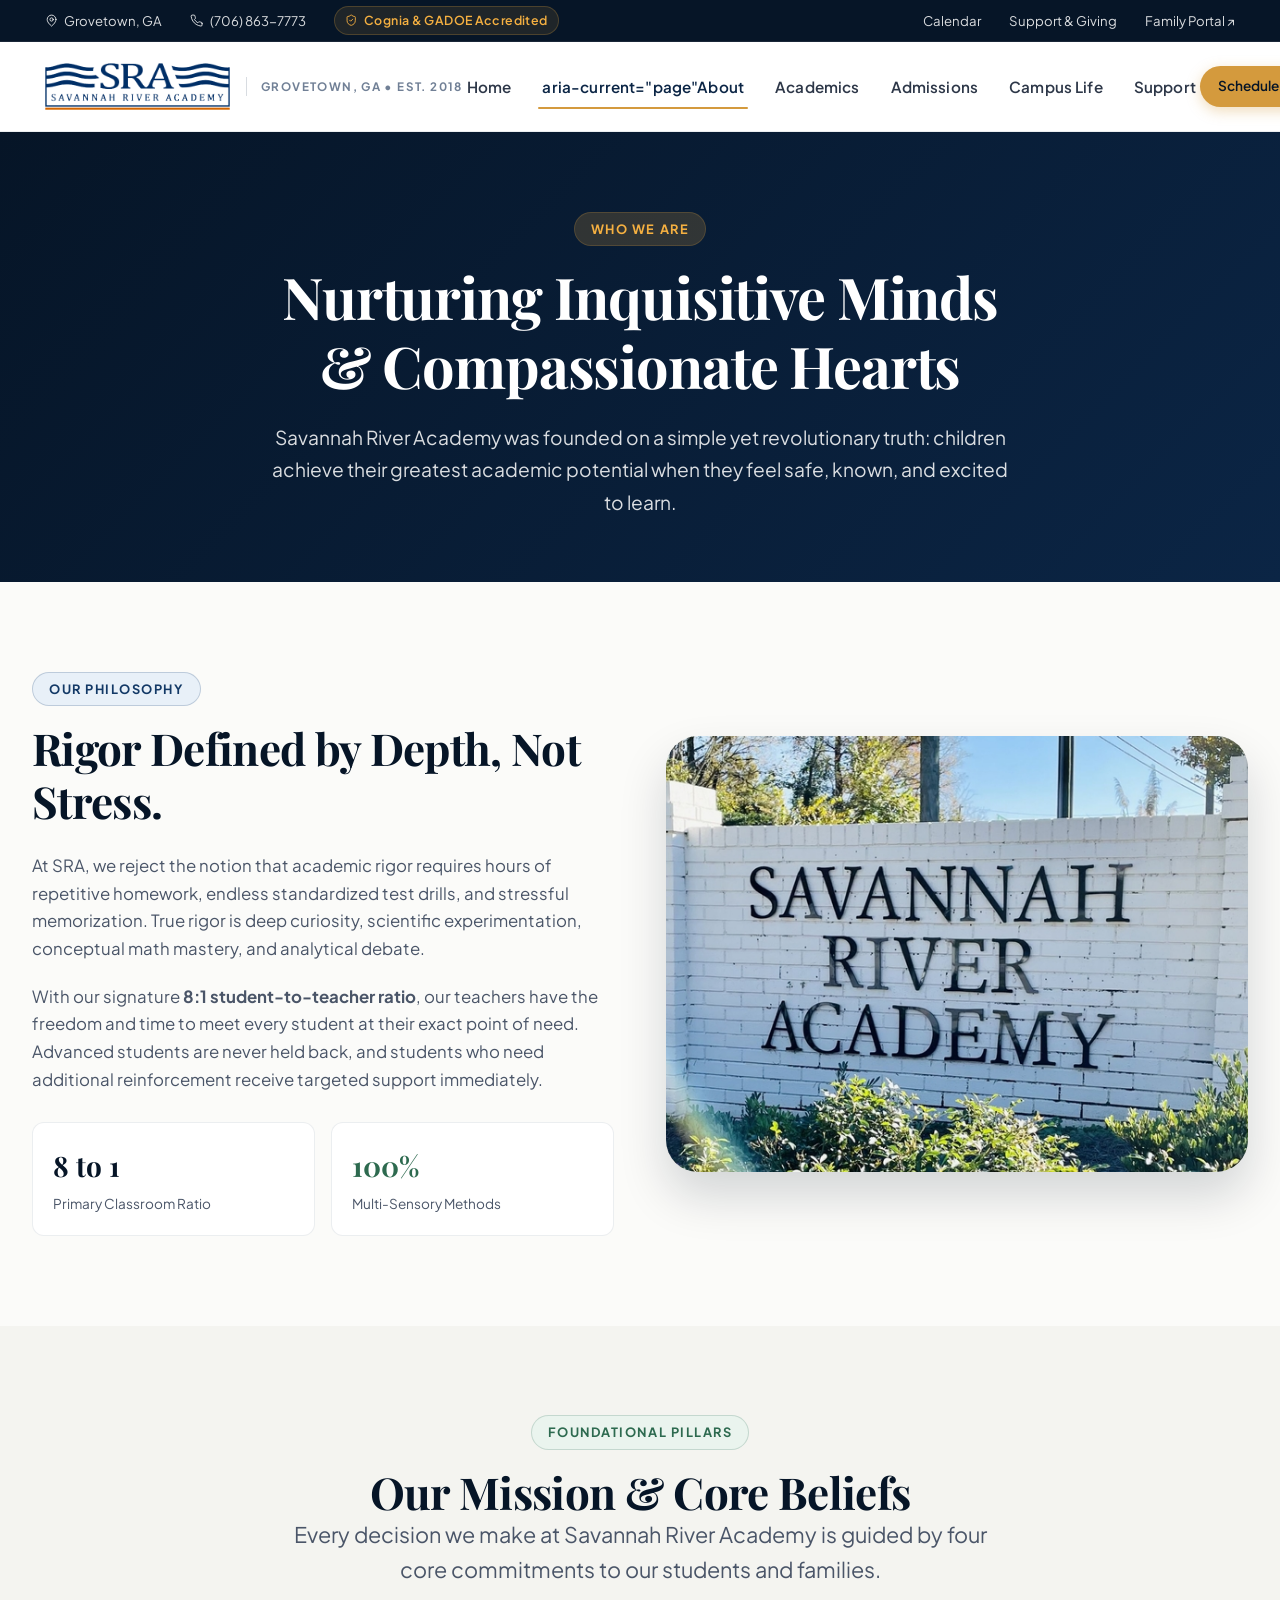
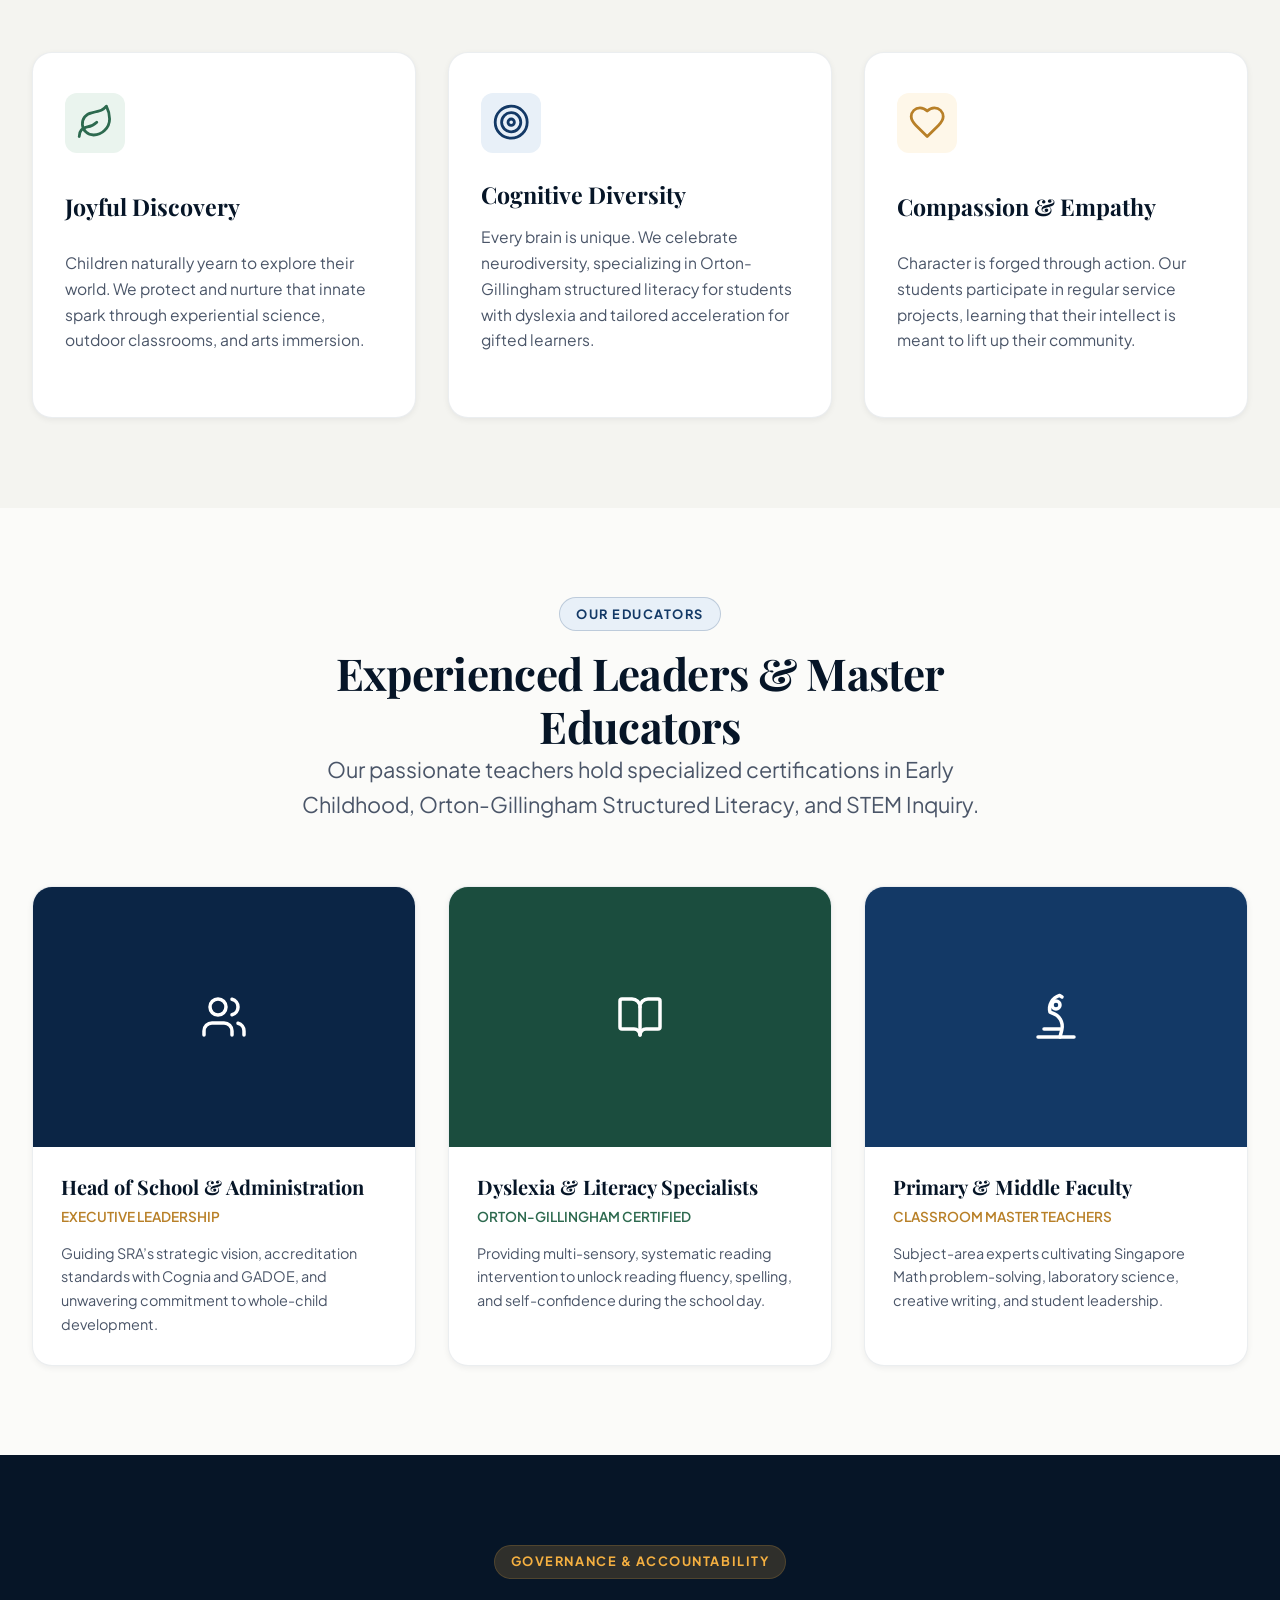
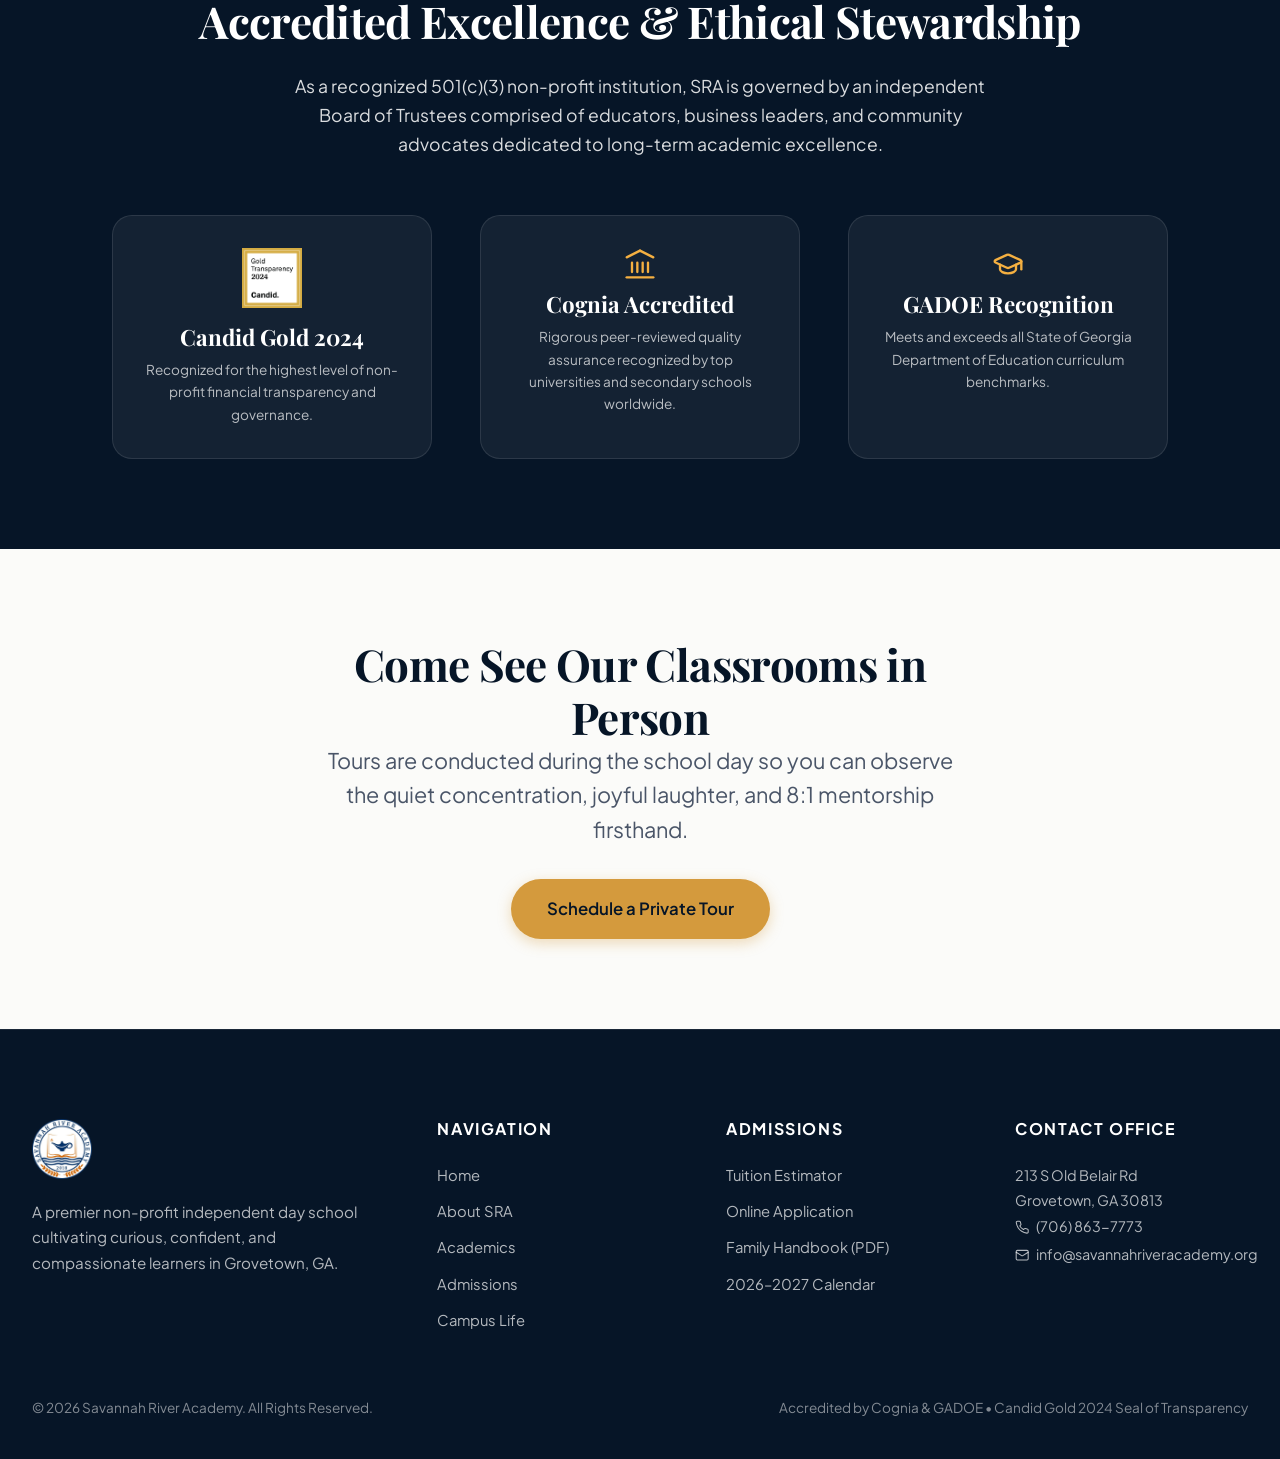
==== commit 3dafd628: "feat(ui-ux): implement all phases - Lucide SVG icon system, WCAG AA contrast, focus restoration, ant" ====
--- a/about.html
+++ b/about.html
@@ -15,14 +15,124 @@
   <link rel="stylesheet" href="assets/css/main.css">
 </head>
 <body>
+<svg xmlns="http://www.w3.org/2000/svg" style="display: none;" aria-hidden="true">
+  <symbol id="icon-map-pin" viewBox="0 0 24 24" fill="none" stroke="currentColor" stroke-width="1.75" stroke-linecap="round" stroke-linejoin="round">
+    <path d="M20 10c0 6-8 12-8 12s-8-6-8-12a8 8 0 0 1 16 0Z"/><circle cx="12" cy="10" r="3"/>
+  </symbol>
+  <symbol id="icon-phone" viewBox="0 0 24 24" fill="none" stroke="currentColor" stroke-width="1.75" stroke-linecap="round" stroke-linejoin="round">
+    <path d="M22 16.92v3a2 2 0 0 1-2.18 2 19.79 19.79 0 0 1-8.63-3.07 19.5 19.5 0 0 1-6-6 19.79 19.79 0 0 1-3.07-8.67A2 2 0 0 1 4.11 2h3a2 2 0 0 1 2 1.72 12.84 12.84 0 0 0 .7 2.81 2 2 0 0 1-.45 2.11L8.09 9.91a16 16 0 0 0 6 6l1.27-1.27a2 2 0 0 1 2.11-.45 12.84 12.84 0 0 0 2.81.7A2 2 0 0 1 22 16.92z"/>
+  </symbol>
+  <symbol id="icon-mail" viewBox="0 0 24 24" fill="none" stroke="currentColor" stroke-width="1.75" stroke-linecap="round" stroke-linejoin="round">
+    <rect width="20" height="16" x="2" y="4" rx="2"/><path d="m22 7-8.97 5.7a1.94 1.94 0 0 1-2.06 0L2 7"/>
+  </symbol>
+  <symbol id="icon-calendar" viewBox="0 0 24 24" fill="none" stroke="currentColor" stroke-width="1.75" stroke-linecap="round" stroke-linejoin="round">
+    <path d="M8 2v4"/><path d="M16 2v4"/><rect width="18" height="18" x="3" y="4" rx="2"/><path d="M3 10h18"/>
+  </symbol>
+  <symbol id="icon-check" viewBox="0 0 24 24" fill="none" stroke="currentColor" stroke-width="1.75" stroke-linecap="round" stroke-linejoin="round">
+    <path d="M20 6 9 17l-5-5"/>
+  </symbol>
+  <symbol id="icon-x" viewBox="0 0 24 24" fill="none" stroke="currentColor" stroke-width="1.75" stroke-linecap="round" stroke-linejoin="round">
+    <path d="M18 6 6 18"/><path d="m6 6 12 12"/>
+  </symbol>
+  <symbol id="icon-menu" viewBox="0 0 24 24" fill="none" stroke="currentColor" stroke-width="1.75" stroke-linecap="round" stroke-linejoin="round">
+    <line x1="4" x2="20" y1="12" y2="12"/><line x1="4" x2="20" y1="6" y2="6"/><line x1="4" x2="20" y1="18" y2="18"/>
+  </symbol>
+  <symbol id="icon-external-link" viewBox="0 0 24 24" fill="none" stroke="currentColor" stroke-width="1.75" stroke-linecap="round" stroke-linejoin="round">
+    <path d="M15 3h6v6"/><path d="M10 14 21 3"/><path d="M18 13v6a2 2 0 0 1-2 2H5a2 2 0 0 1-2-2V8a2 2 0 0 1 2-2h6"/>
+  </symbol>
+  <symbol id="icon-shield-check" viewBox="0 0 24 24" fill="none" stroke="currentColor" stroke-width="1.75" stroke-linecap="round" stroke-linejoin="round">
+    <path d="M20 13c0 5-3.5 7.5-7.66 8.95a1 1 0 0 1-.67-.01C7.5 20.5 4 18 4 13V6a1 1 0 0 1 1-1c2 0 4.5-1.2 6.24-2.72a1.17 1.17 0 0 1 1.52 0C14.51 3.81 17 5 19 5a1 1 0 0 1 1 1z"/><path d="m9 12 2 2 4-4"/>
+  </symbol>
+  <symbol id="icon-graduation-cap" viewBox="0 0 24 24" fill="none" stroke="currentColor" stroke-width="1.75" stroke-linecap="round" stroke-linejoin="round">
+    <path d="M21.42 10.922a1 1 0 0 0-.019-1.838L12.83 5.18a2 2 0 0 0-1.66 0L2.6 9.08a1 1 0 0 0 0 1.832l8.57 3.908a2 2 0 0 0 1.66 0z"/><path d="M22 10v6"/><path d="M6 12.5V16a6 3 0 0 0 12 0v-3.5"/>
+  </symbol>
+  <symbol id="icon-book-open" viewBox="0 0 24 24" fill="none" stroke="currentColor" stroke-width="1.75" stroke-linecap="round" stroke-linejoin="round">
+    <path d="M12 7v14"/><path d="M3 18a1 1 0 0 1-1-1V4a1 1 0 0 1 1-1h5a4 4 0 0 1 4 4 4 4 0 0 1 4-4h5a1 1 0 0 1 1 1v13a1 1 0 0 1-1 1h-6a3 3 0 0 0-3 3 3 3 0 0 0-3-3z"/>
+  </symbol>
+  <symbol id="icon-microscope" viewBox="0 0 24 24" fill="none" stroke="currentColor" stroke-width="1.75" stroke-linecap="round" stroke-linejoin="round">
+    <path d="M6 18h8"/><path d="M3 22h18"/><path d="m14 22 .9-3.6a7 7 0 0 0-4.8-8.4L9 9.6a7 7 0 0 1 4.8-8.4L15 2"/><circle cx="12" cy="6" r="2"/>
+  </symbol>
+  <symbol id="icon-leaf" viewBox="0 0 24 24" fill="none" stroke="currentColor" stroke-width="1.75" stroke-linecap="round" stroke-linejoin="round">
+    <path d="M11 20A7 7 0 0 1 9.8 6.1C15.5 5 17 4.48 19 2c1 2 2 4.18 2 8 0 5.5-4.78 10-10 10Z"/><path d="M2 21c0-3 1.85-5.36 5.08-6C9.5 14.52 12 13 13 12"/>
+  </symbol>
+  <symbol id="icon-target" viewBox="0 0 24 24" fill="none" stroke="currentColor" stroke-width="1.75" stroke-linecap="round" stroke-linejoin="round">
+    <circle cx="12" cy="12" r="10"/><circle cx="12" cy="12" r="6"/><circle cx="12" cy="12" r="2"/>
+  </symbol>
+  <symbol id="icon-rocket" viewBox="0 0 24 24" fill="none" stroke="currentColor" stroke-width="1.75" stroke-linecap="round" stroke-linejoin="round">
+    <path d="M4.5 16.5c-1.5 1.26-2 5-2 5s3.74-.5 5-2c.71-.84.7-2.13-.09-2.91a2.18 2.18 0 0 0-2.91-.09z"/><path d="m12 15-3-3a22 22 0 0 1 2-3.95A12.88 12.88 0 0 1 22 2c0 2.72-.78 7.5-6 11a22.35 22.35 0 0 1-4 2z"/><path d="M9 12H4s.55-3.03 2-4c1.62-1.08 5 0 5 0"/><path d="M12 9v5s3.03-.55 4-2c1.08-1.62 0-5 0-5"/>
+  </symbol>
+  <symbol id="icon-users" viewBox="0 0 24 24" fill="none" stroke="currentColor" stroke-width="1.75" stroke-linecap="round" stroke-linejoin="round">
+    <path d="M16 21v-2a4 4 0 0 0-4-4H6a4 4 0 0 0-4 4v2"/><circle cx="9" cy="7" r="4"/><path d="M22 21v-2a4 4 0 0 0-3-3.87"/><path d="M16 3.13a4 4 0 0 1 0 7.75"/>
+  </symbol>
+  <symbol id="icon-heart-handshake" viewBox="0 0 24 24" fill="none" stroke="currentColor" stroke-width="1.75" stroke-linecap="round" stroke-linejoin="round">
+    <path d="M19 14c1.49-1.46 3-3.21 3-5.5A5.5 5.5 0 0 0 16.5 3c-1.76 0-3 .5-4.5 2-1.5-1.5-2.74-2-4.5-2A5.5 5.5 0 0 0 2 8.5c0 2.3 1.5 4.05 3 5.5l7 7Z"/><path d="M12 5 9.04 7.96a2.17 2.17 0 0 0 0 3.08c.82.82 2.13.85 3 .07l2.07-1.9a2.82 2.82 0 0 1 3.79 0l2.96 2.66"/><path d="m18 15-2-2"/><path d="m15 18-2-2"/>
+  </symbol>
+  <symbol id="icon-heart" viewBox="0 0 24 24" fill="none" stroke="currentColor" stroke-width="1.75" stroke-linecap="round" stroke-linejoin="round">
+    <path d="M19 14c1.49-1.46 3-3.21 3-5.5A5.5 5.5 0 0 0 16.5 3c-1.76 0-3 .5-4.5 2-1.5-1.5-2.74-2-4.5-2A5.5 5.5 0 0 0 2 8.5c0 2.3 1.5 4.05 3 5.5l7 7Z"/>
+  </symbol>
+  <symbol id="icon-puzzle" viewBox="0 0 24 24" fill="none" stroke="currentColor" stroke-width="1.75" stroke-linecap="round" stroke-linejoin="round">
+    <path d="M19.439 7.85c0-1.57.876-2.522 2.061-2.522a.5.5 0 0 0 .5-.5V2.5a.5.5 0 0 0-.5-.5h-4.828a.5.5 0 0 0-.5.5c0 1.185-.952 2.061-2.522 2.061s-2.522-.876-2.522-2.061a.5.5 0 0 0-.5-.5H5.8a.5.5 0 0 0-.5.5v2.328a.5.5 0 0 0 .5.5c1.185 0 2.061.952 2.061 2.522s-.876 2.522-2.061 2.522a.5.5 0 0 0-.5.5V13a.5.5 0 0 0 .5.5h2.328a.5.5 0 0 0 .5-.5c0-1.185.952-2.061 2.522-2.061s2.522.876 2.522 2.061a.5.5 0 0 0 .5.5H19a.5.5 0 0 0 .5-.5v-2.328a.5.5 0 0 0-.5-.5c-1.185 0-2.061-.952-2.061-2.522z"/>
+  </symbol>
+  <symbol id="icon-credit-card" viewBox="0 0 24 24" fill="none" stroke="currentColor" stroke-width="1.75" stroke-linecap="round" stroke-linejoin="round">
+    <rect width="20" height="14" x="2" y="5" rx="2"/><line x1="2" x2="22" y1="10" y2="10"/>
+  </symbol>
+  <symbol id="icon-inbox" viewBox="0 0 24 24" fill="none" stroke="currentColor" stroke-width="1.75" stroke-linecap="round" stroke-linejoin="round">
+    <polyline points="22 12 16 12 14 15 10 15 8 12 2 12"/><path d="M5.45 5.11 2 12v6a2 2 0 0 0 2 2h16a2 2 0 0 0 2-2v-6l-3.45-6.89A2 2 0 0 0 16.76 4H7.24a2 2 0 0 0-1.79 1.11z"/>
+  </symbol>
+  <symbol id="icon-trending-up" viewBox="0 0 24 24" fill="none" stroke="currentColor" stroke-width="1.75" stroke-linecap="round" stroke-linejoin="round">
+    <polyline points="22 7 13.5 15.5 8.5 10.5 2 17"/><polyline points="16 7 22 7 22 13"/>
+  </symbol>
+  <symbol id="icon-briefcase" viewBox="0 0 24 24" fill="none" stroke="currentColor" stroke-width="1.75" stroke-linecap="round" stroke-linejoin="round">
+    <path d="M16 20V4a2 2 0 0 0-2-2h-4a2 2 0 0 0-2 2v16"/><rect width="20" height="14" x="2" y="6" rx="2"/>
+  </symbol>
+  <symbol id="icon-shirt" viewBox="0 0 24 24" fill="none" stroke="currentColor" stroke-width="1.75" stroke-linecap="round" stroke-linejoin="round">
+    <path d="M20.38 3.46 16 2a4 4 0 0 1-8 0L3.62 3.46a2 2 0 0 0-1.34 2.23l.58 3.47a1 1 0 0 0 .99.84H6v10c0 1.1.9 2 2 2h8a2 2 0 0 0 2-2V10h2.15a1 1 0 0 0 .99-.84l.58-3.47a2 2 0 0 0-1.34-2.23z"/>
+  </symbol>
+  <symbol id="icon-apple" viewBox="0 0 24 24" fill="none" stroke="currentColor" stroke-width="1.75" stroke-linecap="round" stroke-linejoin="round">
+    <path d="M12 20.94c1.5 0 2.75 1.06 4 1.06 3 0 6-8 6-12.22A4.91 4.91 0 0 0 17 5c-2.22 0-4 1.44-5 2-1-.56-2.78-2-5-2a4.9 4.9 0 0 0-5 4.78C2 14 5 22 8 22c1.25 0 2.5-1.06 4-1.06Z"/><path d="M10 2c1 .5 2 2 2 5"/>
+  </symbol>
+  <symbol id="icon-utensils" viewBox="0 0 24 24" fill="none" stroke="currentColor" stroke-width="1.75" stroke-linecap="round" stroke-linejoin="round">
+    <path d="M18 2v6a3 3 0 0 1-3 3 3 3 0 0 1-3-3V2"/><path d="M15 2v19"/><path d="M5 2v19"/><path d="M9 2v6c0 1.66-1.34 3-3 3S3 9.66 3 8V2"/>
+  </symbol>
+  <symbol id="icon-clock" viewBox="0 0 24 24" fill="none" stroke="currentColor" stroke-width="1.75" stroke-linecap="round" stroke-linejoin="round">
+    <circle cx="12" cy="12" r="10"/><polyline points="12 6 12 12 16 14"/>
+  </symbol>
+  <symbol id="icon-sun" viewBox="0 0 24 24" fill="none" stroke="currentColor" stroke-width="1.75" stroke-linecap="round" stroke-linejoin="round">
+    <circle cx="12" cy="12" r="4"/><path d="M12 2v2"/><path d="M12 20v2"/><path d="m4.93 4.93 1.41 1.41"/><path d="m17.66 17.66 1.41 1.41"/><path d="M2 12h2"/><path d="M20 12h2"/><path d="m6.34 17.66-1.41 1.41"/><path d="m19.07 4.93-1.41 1.41"/>
+  </symbol>
+  <symbol id="icon-palette" viewBox="0 0 24 24" fill="none" stroke="currentColor" stroke-width="1.75" stroke-linecap="round" stroke-linejoin="round">
+    <circle cx="13.5" cy="6.5" r=".5" fill="currentColor"/><circle cx="17.5" cy="10.5" r=".5" fill="currentColor"/><circle cx="8.5" cy="7.5" r=".5" fill="currentColor"/><circle cx="6.5" cy="12.5" r=".5" fill="currentColor"/><path d="M12 2C6.5 2 2 6.5 2 12s4.5 10 10 10c.926 0 1.648-.746 1.648-1.688 0-.437-.18-.835-.437-1.125-.29-.289-.438-.652-.438-1.125a1.64 1.64 0 0 1 1.668-1.668h1.996c3.051 0 5.555-2.503 5.555-5.554C21.965 6.012 17.461 2 12 2z"/>
+  </symbol>
+  <symbol id="icon-music" viewBox="0 0 24 24" fill="none" stroke="currentColor" stroke-width="1.75" stroke-linecap="round" stroke-linejoin="round">
+    <path d="M9 18V5l12-2v13"/><circle cx="6" cy="18" r="3"/><circle cx="18" cy="16" r="3"/>
+  </symbol>
+  <symbol id="icon-zap" viewBox="0 0 24 24" fill="none" stroke="currentColor" stroke-width="1.75" stroke-linecap="round" stroke-linejoin="round">
+    <polygon points="13 2 3 14 12 14 11 22 21 10 12 10 13 2"/>
+  </symbol>
+  <symbol id="icon-award" viewBox="0 0 24 24" fill="none" stroke="currentColor" stroke-width="1.75" stroke-linecap="round" stroke-linejoin="round">
+    <circle cx="12" cy="8" r="6"/><path d="M15.477 12.89 17 22l-5-3-5 3 1.523-9.11"/>
+  </symbol>
+  <symbol id="icon-arrow-right" viewBox="0 0 24 24" fill="none" stroke="currentColor" stroke-width="1.75" stroke-linecap="round" stroke-linejoin="round">
+    <path d="M5 12h14"/><path d="m12 5 7 7-7 7"/>
+  </symbol>
+  <symbol id="icon-landmark" viewBox="0 0 24 24" fill="none" stroke="currentColor" stroke-width="1.75" stroke-linecap="round" stroke-linejoin="round">
+    <line x1="2" x2="22" y1="22" y2="22"/><line x1="12" x2="12" y1="2" y2="2"/><path d="m2 7 10-5 10 5"/><line x1="6" x2="6" y1="18" y2="11"/><line x1="10" x2="10" y1="18" y2="11"/><line x1="14" x2="14" y1="18" y2="11"/><line x1="18" x2="18" y1="18" y2="11"/>
+  </symbol>
+  <symbol id="icon-clipboard-list" viewBox="0 0 24 24" fill="none" stroke="currentColor" stroke-width="1.75" stroke-linecap="round" stroke-linejoin="round">
+    <rect width="8" height="4" x="8" y="2" rx="1" ry="1"/><path d="M16 4h2a2 2 0 0 1 2 2v14a2 2 0 0 1-2 2H6a2 2 0 0 1-2-2V6a2 2 0 0 1 2-2h2"/><path d="M12 11h4"/><path d="M12 16h4"/><path d="M8 11h.01"/><path d="M8 16h.01"/>
+  </symbol>
+  <symbol id="icon-sparkles" viewBox="0 0 24 24" fill="none" stroke="currentColor" stroke-width="1.75" stroke-linecap="round" stroke-linejoin="round">
+    <path d="m12 3-1.912 5.813a2 2 0 0 1-1.275 1.275L3 12l5.813 1.912a2 2 0 0 1 1.275 1.275L12 21l1.912-5.813a2 2 0 0 1 1.275-1.275L21 12l-5.813-1.912a2 2 0 0 1-1.275-1.275L12 3Z"/>
+  </symbol>
+</svg>
 
   <!-- TOP UTILITY BAR -->
   <div class="top-bar">
     <div class="container">
       <div class="top-bar-contact">
-        <span>📍 Grovetown, GA</span>
-        <span>📞 <a href="tel:7068637773">(706) 863-7773</a></span>
-        <span class="top-bar-tag">★ Cognia &amp; GADOE Accredited</span>
+        <span class="header-info-item"><svg class="icon icon-sm" aria-hidden="true"><use href="#icon-map-pin"></use></svg> Grovetown, GA</span>
+        <span class="header-info-item"><svg class="icon icon-sm" aria-hidden="true"><use href="#icon-phone"></use></svg> <a href="tel:7068637773">(706) 863-7773</a></span>
+        <span class="top-bar-tag"><svg class="icon icon-sm" aria-hidden="true"><use href="#icon-shield-check"></use></svg> Cognia &amp; GADOE Accredited</span>
       </div>
       <div class="top-bar-links">
         <a href="assets/docs/SRA-Calendar-2026-2027.pdf" target="_blank">Calendar</a>
@@ -44,7 +154,7 @@
 
       <nav class="nav-menu" aria-label="Primary Navigation">
         <a href="index.html" class="nav-link">Home</a>
-        <a href="about.html" class="nav-link active">About</a>
+        <a href="about.html" class="nav-link active"> aria-current="page"About</a>
         <a href="academics.html" class="nav-link">Academics</a>
         <a href="admissions.html" class="nav-link">Admissions</a>
         <a href="campus-life.html" class="nav-link">Campus Life</a>
@@ -70,7 +180,7 @@
           <span class="header-brand-name" style="color: #fff;">Savannah River Academy</span>
           <span class="header-brand-sub" style="color: var(--color-gold-400);">Pre-K through 8th Grade</span>
         </div>
-        <button class="Drawer-close" id="drawer-close" aria-label="Close Navigation Menu">✕</button>
+        <button class="Drawer-close" id="drawer-close" aria-label="Close Navigation Menu"><svg class="icon" aria-hidden="true"><use href="#icon-x"></use></svg><span class="sr-only">Close Navigation Menu</span></button>
       </div>
       <nav class="Drawer-nav">
         <a href="index.html">Home</a>
@@ -143,19 +253,19 @@
 
       <div class="pillars-grid">
         <div class="pillar-card">
-          <div class="pillar-icon-box" style="background: var(--color-forest-100); color: var(--color-forest-600);">🌱</div>
+          <div class="pillar-icon-box" style="background: var(--color-forest-100); color: var(--color-forest-600);" aria-hidden="true"><svg class="icon icon-md"><use href="#icon-leaf"></use></svg></div>
           <h3>Joyful Discovery</h3>
           <p>Children naturally yearn to explore their world. We protect and nurture that innate spark through experiential science, outdoor classrooms, and arts immersion.</p>
         </div>
 
         <div class="pillar-card">
-          <div class="pillar-icon-box" style="background: var(--color-navy-100); color: var(--color-navy-700);">🎯</div>
+          <div class="pillar-icon-box" style="background: var(--color-navy-100); color: var(--color-navy-700);" aria-hidden="true"><svg class="icon icon-md"><use href="#icon-target"></use></svg></div>
           <h3>Cognitive Diversity</h3>
           <p>Every brain is unique. We celebrate neurodiversity, specializing in Orton-Gillingham structured literacy for students with dyslexia and tailored acceleration for gifted learners.</p>
         </div>
 
         <div class="pillar-card">
-          <div class="pillar-icon-box">❤️</div>
+          <div class="pillar-icon-box" aria-hidden="true"><svg class="icon icon-md"><use href="#icon-heart"></use></svg></div>
           <h3>Compassion &amp; Empathy</h3>
           <p>Character is forged through action. Our students participate in regular service projects, learning that their intellect is meant to lift up their community.</p>
         </div>
@@ -176,7 +286,7 @@
         <!-- Card 1 -->
         <div style="background: var(--bg-surface); border-radius: var(--radius-lg); overflow: hidden; border: 1px solid var(--border-light); box-shadow: var(--shadow-sm);">
           <div style="height: 260px; background: var(--color-navy-800); display: flex; align-items: center; justify-content: center; color: #fff; font-size: 3rem;">
-            👩‍🏫
+            <svg class="icon icon-sm" aria-hidden="true"><use href="#icon-users"></use></svg>
           </div>
           <div style="padding: 1.75rem;">
             <h4 style="font-family: var(--font-serif); font-size: 1.25rem; margin-bottom: 0.25rem;">Head of School &amp; Administration</h4>
@@ -190,7 +300,7 @@
         <!-- Card 2 -->
         <div style="background: var(--bg-surface); border-radius: var(--radius-lg); overflow: hidden; border: 1px solid var(--border-light); box-shadow: var(--shadow-sm);">
           <div style="height: 260px; background: var(--color-forest-700); display: flex; align-items: center; justify-content: center; color: #fff; font-size: 3rem;">
-            📖
+            <svg class="icon icon-sm" aria-hidden="true"><use href="#icon-book-open"></use></svg>
           </div>
           <div style="padding: 1.75rem;">
             <h4 style="font-family: var(--font-serif); font-size: 1.25rem; margin-bottom: 0.25rem;">Dyslexia &amp; Literacy Specialists</h4>
@@ -204,7 +314,7 @@
         <!-- Card 3 -->
         <div style="background: var(--bg-surface); border-radius: var(--radius-lg); overflow: hidden; border: 1px solid var(--border-light); box-shadow: var(--shadow-sm);">
           <div style="height: 260px; background: var(--color-navy-700); display: flex; align-items: center; justify-content: center; color: #fff; font-size: 3rem;">
-            🔬
+            <svg class="icon icon-sm" aria-hidden="true"><use href="#icon-microscope"></use></svg>
           </div>
           <div style="padding: 1.75rem;">
             <h4 style="font-family: var(--font-serif); font-size: 1.25rem; margin-bottom: 0.25rem;">Primary &amp; Middle Faculty</h4>
@@ -235,13 +345,13 @@
         </div>
 
         <div style="background: rgba(255,255,255,0.06); padding: 2rem; border-radius: var(--radius-lg); border: 1px solid rgba(255,255,255,0.1); max-width: 320px;">
-          <div style="font-size: 3rem; margin-bottom: 0.5rem; color: var(--color-gold-400);">🏛️</div>
+          <div style="color: var(--color-gold-400); margin-bottom: 0.5rem;" aria-hidden="true"><svg class="icon icon-lg"><use href="#icon-landmark"></use></svg></div>
           <h4 style="color: #fff; margin-bottom: 0.5rem;">Cognia Accredited</h4>
           <p style="font-size: 0.85rem; color: rgba(255,255,255,0.7);">Rigorous peer-reviewed quality assurance recognized by top universities and secondary schools worldwide.</p>
         </div>
 
         <div style="background: rgba(255,255,255,0.06); padding: 2rem; border-radius: var(--radius-lg); border: 1px solid rgba(255,255,255,0.1); max-width: 320px;">
-          <div style="font-size: 3rem; margin-bottom: 0.5rem; color: var(--color-gold-400);">🎓</div>
+          <div style="color: var(--color-gold-400); margin-bottom: 0.5rem;" aria-hidden="true"><svg class="icon icon-lg"><use href="#icon-graduation-cap"></use></svg></div>
           <h4 style="color: #fff; margin-bottom: 0.5rem;">GADOE Recognition</h4>
           <p style="font-size: 0.85rem; color: rgba(255,255,255,0.7);">Meets and exceeds all State of Georgia Department of Education curriculum benchmarks.</p>
         </div>
@@ -289,8 +399,8 @@
           <h4>Contact Office</h4>
           <div style="font-size: 0.9rem; line-height: 1.8; color: rgba(255,255,255,0.7);">
             213 S Old Belair Rd<br>Grovetown, GA 30813<br>
-            📞 (706) 863-7773<br>
-            ✉️ info@savannahriveracademy.org
+            <span class="footer-contact-line"><svg class="icon icon-sm" aria-hidden="true"><use href="#icon-phone"></use></svg> <a href="tel:7068637773" style="color: inherit; text-decoration: none;">(706) 863-7773</a></span><br>
+            <span class="footer-contact-line"><svg class="icon icon-sm" aria-hidden="true"><use href="#icon-mail"></use></svg> <a href="mailto:info@savannahriveracademy.org" style="color: inherit; text-decoration: none;">info@savannahriveracademy.org</a></span>
           </div>
         </div>
       </div>
@@ -310,7 +420,7 @@
           <h3 id="modal-heading">Schedule a Private Campus Tour</h3>
           <p>Experience our 8:1 classrooms, meet our teachers, and see learning in action.</p>
         </div>
-        <button class="modal-close-btn" id="modal-close-btn" aria-label="Close Tour Request Form">✕</button>
+        <button class="modal-close-btn" id="modal-close-btn" aria-label="Close Tour Request Form"><svg class="icon" aria-hidden="true"><use href="#icon-x"></use></svg><span class="sr-only">Close Tour Request Form</span></button>
       </div>
       <div class="modal-body">
         <form id="tour-form">
@@ -351,5 +461,16 @@
   </dialog>
 
   <script src="assets/js/main.js"></script>
+  <!-- Mobile Quick Actions Floating Bar (Visible < 768px) -->
+  <aside class="mobile-quick-actions" aria-label="Quick Actions">
+    <a href="tel:7068637773" class="quick-action-btn">
+      <svg class="icon icon-sm" aria-hidden="true"><use href="#icon-phone"></use></svg>
+      <span>Call Office</span>
+    </a>
+    <button type="button" class="quick-action-btn quick-action-primary btn-tour-trigger">
+      <svg class="icon icon-sm" aria-hidden="true"><use href="#icon-calendar"></use></svg>
+      <span>Schedule Tour</span>
+    </button>
+  </aside>
 </body>
 </html>
--- a/assets/css/main.css
+++ b/assets/css/main.css
@@ -16,6 +16,8 @@
   --color-navy-50:  #F2F6FA;
 
   --color-gold-600: #B88028;
+  --color-gold-700: #8A5A0A;
+  --color-gold-800: #684305;
   --color-gold-500: #D49A3D;
   --color-gold-400: #F5B041;
   --color-gold-100: #FEF7E9;
@@ -144,12 +146,78 @@
   list-style: none;
 }
 
+/* --------------------------------------------------------------------------
+   Lucide SVG Icon System & Utilities
+-------------------------------------------------------------------------- */
+.icon {
+  display: inline-block;
+  width: 1.25em;
+  height: 1.25em;
+  stroke-width: 0;
+  stroke: currentColor;
+  fill: none;
+  vertical-align: -0.2em;
+  flex-shrink: 0;
+}
+
+.icon-sm {
+  width: 1em;
+  height: 1em;
+  vertical-align: -0.15em;
+}
+
+.icon-md {
+  width: 1.5em;
+  height: 1.5em;
+  vertical-align: -0.2em;
+}
+
+.icon-lg {
+  width: 2em;
+  height: 2em;
+  vertical-align: -0.25em;
+}
+
+.sr-only {
+  position: absolute;
+  width: 1px;
+  height: 1px;
+  padding: 0;
+  margin: -1px;
+  overflow: hidden;
+  clip: rect(0, 0, 0, 0);
+  white-space: nowrap;
+  border-width: 0;
+}
+
 /* Accessible Focus States */
 :focus-visible {
-  outline: 3px solid var(--accent-gold);
+  outline: 2.5px solid var(--color-navy-800);
   outline-offset: 3px;
   border-radius: var(--radius-sm);
 }
+
+.theme-dark :focus-visible,
+.hero :focus-visible,
+.cta-banner :focus-visible,
+.footer :focus-visible,
+.Drawer :focus-visible {
+  outline: 2.5px solid var(--color-gold-400);
+  outline-offset: 3px;
+}
+
+/* Reduced Motion Preference (WCAG 2.2 / Anti-Slop) */
+@media (prefers-reduced-motion: reduce) {
+  *,
+  *::before,
+  *::after {
+    animation-duration: 0.01ms !important;
+    animation-iteration-count: 1 !important;
+    transition-duration: 0.01ms !important;
+    scroll-behavior: auto !important;
+  }
+}
+
 
 /* Typography Scale */
 h1, h2, h3, h4, h5, h6 {
@@ -225,7 +293,7 @@
   padding: 0.35rem 1rem;
   border-radius: var(--radius-full);
   background-color: var(--color-gold-100);
-  color: var(--color-gold-600);
+  color: var(--color-gold-700);
   border: 1px solid rgba(212, 154, 61, 0.2);
   margin-bottom: 1rem;
 }
@@ -255,7 +323,7 @@
   font-weight: 600;
   padding: 0.85rem 1.75rem;
   border-radius: var(--radius-full);
-  transition: all var(--transition-base);
+  transition: color var(--transition-base), background-color var(--transition-base), border-color var(--transition-base), transform var(--transition-base), box-shadow var(--transition-base);
   text-decoration: none;
   cursor: pointer;
   white-space: nowrap;
@@ -496,7 +564,7 @@
   width: 100%;
   background-color: var(--color-navy-900);
   border-radius: 2px;
-  transition: all var(--transition-base);
+  transition: color var(--transition-base), background-color var(--transition-base), border-color var(--transition-base), transform var(--transition-base), box-shadow var(--transition-base);
 }
 
 /* --------------------------------------------------------------------------
@@ -628,8 +696,9 @@
   transition: transform 8s ease;
 }
 
-.hero:hover .hero-bg img {
-  transform: scale(1.07);
+/* Hero background remains calm and stable */
+.hero .hero-bg img {
+  will-change: auto;
 }
 
 .hero-overlay {
@@ -783,7 +852,7 @@
   padding: 2.5rem 2rem;
   border: 1px solid var(--border-light);
   box-shadow: var(--shadow-sm);
-  transition: all var(--transition-base);
+  transition: color var(--transition-base), background-color var(--transition-base), border-color var(--transition-base), transform var(--transition-base), box-shadow var(--transition-base);
   position: relative;
   overflow: hidden;
   display: flex;
@@ -804,9 +873,9 @@
 }
 
 .pillar-card:hover {
-  transform: translateY(-6px);
-  box-shadow: var(--shadow-xl);
-  border-color: rgba(212, 154, 61, 0.3);
+  transform: translateY(-2px);
+  box-shadow: var(--shadow-md);
+  border-color: rgba(212, 154, 61, 0.4);
 }
 
 .pillar-card:hover::before {
@@ -881,7 +950,7 @@
   color: rgba(255, 255, 255, 0.8);
   background-color: rgba(255, 255, 255, 0.08);
   border: 1px solid rgba(255, 255, 255, 0.15);
-  transition: all var(--transition-base);
+  transition: color var(--transition-base), background-color var(--transition-base), border-color var(--transition-base), transform var(--transition-base), box-shadow var(--transition-base);
 }
 
 .program-tab-btn:hover {
@@ -1725,3 +1794,107 @@
     max-width: 140px;
   }
 }
+
+/* --------------------------------------------------------------------------
+   Mobile Quick Actions Floating Bar (< 768px)
+-------------------------------------------------------------------------- */
+.mobile-quick-actions {
+  display: none;
+}
+
+@media (max-width: 768px) {
+  .mobile-quick-actions {
+    position: fixed;
+    bottom: 0;
+    left: 0;
+    right: 0;
+    z-index: 990;
+    display: flex;
+    align-items: center;
+    gap: 0.75rem;
+    padding: 0.65rem 1rem calc(0.65rem + env(safe-area-inset-bottom, 0px));
+    background: rgba(6, 21, 39, 0.95);
+    backdrop-filter: blur(12px);
+    -webkit-backdrop-filter: blur(12px);
+    border-top: 1px solid rgba(255, 255, 255, 0.12);
+    box-shadow: 0 -4px 20px rgba(0, 0, 0, 0.25);
+  }
+
+  .quick-action-btn {
+    flex: 1;
+    display: inline-flex;
+    align-items: center;
+    justify-content: center;
+    gap: 0.5rem;
+    padding: 0.7rem 0.85rem;
+    font-size: 0.875rem;
+    font-weight: 600;
+    border-radius: var(--radius-full);
+    text-decoration: none;
+    cursor: pointer;
+    border: none;
+    min-height: 44px;
+    transition: background-color var(--transition-fast), transform var(--transition-fast);
+  }
+
+  .quick-action-btn:not(.quick-action-primary) {
+    background: rgba(255, 255, 255, 0.12);
+    color: var(--color-white);
+    border: 1px solid rgba(255, 255, 255, 0.2);
+  }
+
+  .quick-action-btn:not(.quick-action-primary):active {
+    background: rgba(255, 255, 255, 0.22);
+  }
+
+  .quick-action-primary {
+    background: var(--color-gold-500);
+    color: var(--color-navy-900);
+  }
+
+  .quick-action-primary:active {
+    background: var(--color-gold-400);
+  }
+
+  /* Ensure footer has padding on mobile so content isn't obscured by fixed bar */
+  body {
+    padding-bottom: 72px;
+  }
+}
+
+/* Accessible Close Buttons for Modal and Drawer */
+.modal-close-btn,
+.Drawer-close {
+  width: 44px;
+  height: 44px;
+  display: inline-flex;
+  align-items: center;
+  justify-content: center;
+  border-radius: var(--radius-full);
+  background: rgba(0, 0, 0, 0.05);
+  border: 1px solid rgba(0, 0, 0, 0.1);
+  color: var(--color-text-main);
+  cursor: pointer;
+  transition: background-color var(--transition-fast), color var(--transition-fast);
+  font-size: 1rem;
+}
+
+.theme-dark .modal-close-btn,
+.Drawer .Drawer-close {
+  background: rgba(255, 255, 255, 0.1);
+  border: 1px solid rgba(255, 255, 255, 0.18);
+  color: var(--color-white);
+}
+
+.modal-close-btn:hover,
+.Drawer-close:hover {
+  background: rgba(212, 154, 61, 0.2);
+  color: var(--color-gold-400);
+}
+
+.header-info-item,
+.footer-contact-line {
+  display: inline-flex;
+  align-items: center;
+  gap: 0.4rem;
+}
